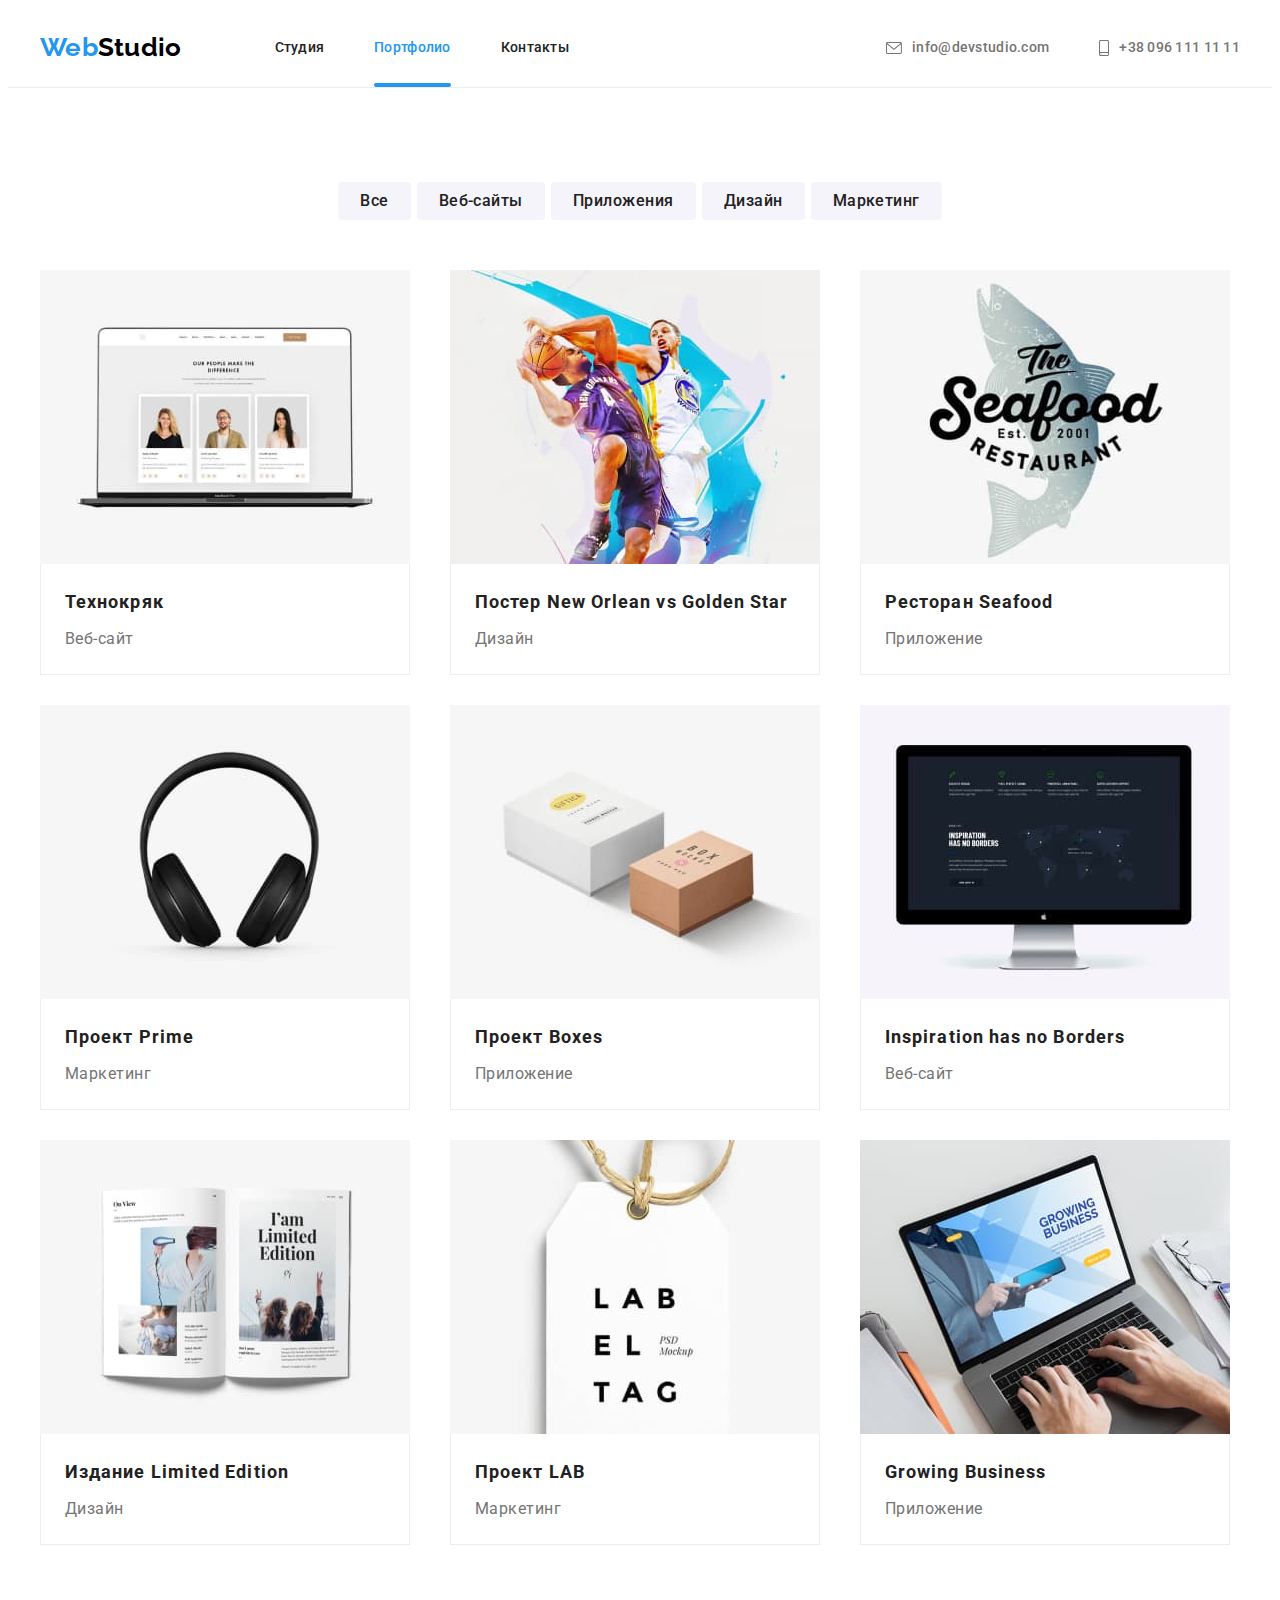
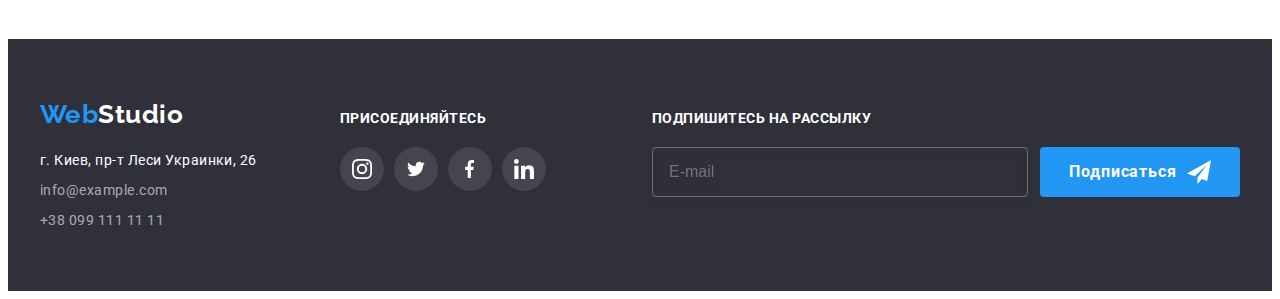
==== portfolio.html @ 8609ab7e "Initial commit" ====
<!DOCTYPE html>
<html lang="ru">
  <head>
    <meta charset="UTF-8" />
    <meta http-equiv="X-UA-Compatible" content="IE=edge" />
    <meta name="viewport" content="width=device-width, initial-scale=1.0" />
    <title>portfolio</title>
    <link rel="preconnect" href="https://fonts.googleapis.com" />
    <link rel="preconnect" href="https://fonts.gstatic.com" crossorigin />
    <link
      href="https://fonts.googleapis.com/css2?family=Raleway:wght@700&family=Roboto:wght@400;500;700;900&display=swap"
      rel="stylesheet"
    />
    <link
      rel="stylesheet"
      href="https://cdnjs.cloudflare.com/ajax/libs/modern-normalize/1.1.0/modern-normalize.min.css"
      integrity="sha512-wpPYUAdjBVSE4KJnH1VR1HeZfpl1ub8YT/NKx4PuQ5NmX2tKuGu6U/JRp5y+Y8XG2tV+wKQpNHVUX03MfMFn9Q=="
      crossorigin="anonymous"
      referrerpolicy="no-referrer"
    />
    <link rel="stylesheet" href="./css/main.min.css" />
  </head>

  <body>
    <header>
      <div class="container container--header">
        <nav class="site-nav">
          <a href="./index.html" class="logo">Web<span class="logo__header">Studio</span></a>
          <ul class="site-nav__list">
            <li class="site-nav__item">
              <a href="./index.html" class="site-nav__link">Студия</a>
            </li>
            <li class="site-nav__item">
              <a href="./portfolio.html" class="site-nav__link site-nav__link--current"
                >Портфолио</a
              >
            </li>
            <li class="site-nav__item"><a href="" class="site-nav__link">Контакты</a></li>
          </ul>
        </nav>
        <address class="contacts">
          <a href="mailto:info@devstudio.com" class="contacts__link">
            <svg class="contacts__icon" width="16px" height="12">
              <use href="./images/icons.svg#icon-mail"></use>
            </svg>
            info@devstudio.com</a
          >
          <a href="tel:+380961111111" class="contacts__link"
            ><svg class="contacts__icon" width="10px" height="16">
              <use href="./images/icons.svg#icon-phone"></use></svg
            >+38 096 111 11 11</a
          >
        </address>
      </div>
    </header>
    <main>
      <section class="portfolio">
        <div class="container">
          <h1 class="portfolio__title visually-hidden">Наши работы</h1>
          <ul class="filters">
            <li class="filters__item"><button type="button" class="filters__btn">Все</button></li>
            <li class="filters__item">
              <button type="button" class="filters__btn">Веб-сайты</button>
            </li>
            <li class="filters__item">
              <button type="button" class="filters__btn">Приложения</button>
            </li>
            <li class="filters__item">
              <button type="button" class="filters__btn">Дизайн</button>
            </li>
            <li class="filters__item">
              <button type="button" class="filters__btn">Маркетинг</button>
            </li>
          </ul>
          <ul class="works">
            <li class="works__item">
              <a href="" class="works__link">
                <div class="overlay">
                  <img
                    class="overlay__pic"
                    src="./images/1tekhnokryak.jpg"
                    alt="на экране ноутбука карточки троих человек"
                    width="370"
                  />
                  <p class="overlay__text">
                    Ресурс предлагает комплексные предложения с разным уровнем функционала и
                    сервисов. Все это позволит посетителю получить исчерпывающие сведения компании
                    или частном лице.
                  </p>
                </div>
                <div class="projekt">
                  <h2 class="projekt__title">Технокряк</h2>
                  <p class="projekt__category">Веб-сайт</p>
                </div>
              </a>
            </li>
            <li class="works__item">
              <a href="" class="works__link">
                <div class="overlay">
                  <img
                    class="overlay__pic"
                    src="./images/2orleans.jpg"
                    alt="постер два баскетболиста с мячом"
                    width="370"
                  />
                  <p class="overlay__text">
                    Ресурс предлагает комплексные предложения с разным уровнем функционала и
                    сервисов. Все это позволит посетителю получить исчерпывающие сведения компании
                    или частном лице.
                  </p>
                </div>
                <div class="projekt">
                  <h2 class="projekt__title">Постер New Orlean vs Golden Star</h2>
                  <p class="projekt__category">Дизайн</p>
                </div>
              </a>
            </li>
            <li class="works__item">
              <a href="" class="works__link">
                <div class="overlay">
                  <img
                    class="overlay__pic"
                    src="./images/3seafood.jpg"
                    alt="логотип в виде рыбы с надписью ресторан сиафуд"
                    width="370"
                  />
                  <p class="overlay__text">
                    Ресурс предлагает комплексные предложения с разным уровнем функционала и
                    сервисов. Все это позволит посетителю получить исчерпывающие сведения компании
                    или частном лице.
                  </p>
                </div>
                <div class="projekt">
                  <h2 class="projekt__title">Ресторан Seafood</h2>
                  <p class="projekt__category">Приложение</p>
                </div>
              </a>
            </li>
            <li class="works__item">
              <a href="" class="works__link">
                <div class="overlay">
                  <img
                    class="overlay__pic"
                    src="./images/4prime.jpg"
                    alt="черные наушники"
                    width="370"
                  />
                  <p class="overlay__text">
                    Ресурс предлагает комплексные предложения с разным уровнем функционала и
                    сервисов. Все это позволит посетителю получить исчерпывающие сведения компании
                    или частном лице.
                  </p>
                </div>
                <div class="projekt">
                  <h2 class="projekt__title">Проект Prime</h2>
                  <p class="projekt__category">Маркетинг</p>
                </div>
              </a>
            </li>
            <li class="works__item">
              <a href="" class="works__link">
                <div class="overlay">
                  <img
                    class="overlay__pic"
                    src="./images/5boxes.jpg"
                    alt="две коробочки, белая и коричневая"
                    width="370"
                  />
                  <p class="overlay__text">
                    Ресурс предлагает комплексные предложения с разным уровнем функционала и
                    сервисов. Все это позволит посетителю получить исчерпывающие сведения компании
                    или частном лице.
                  </p>
                </div>
                <div class="projekt">
                  <h2 class="projekt__title">Проект Boxes</h2>
                  <p class="projekt__category">Приложение</p>
                </div>
              </a>
            </li>
            <li class="works__item">
              <a href="" class="works__link">
                <div class="overlay">
                  <img
                    class="overlay__pic"
                    src="./images/6inspiration.jpg"
                    alt="монитор компьютера"
                    width="370"
                  />
                  <p class="overlay__text">
                    Ресурс предлагает комплексные предложения с разным уровнем функционала и
                    сервисов. Все это позволит посетителю получить исчерпывающие сведения компании
                    или частном лице.
                  </p>
                </div>
                <div class="projekt">
                  <h2 class="projekt__title">Inspiration has no Borders</h2>
                  <p class="projekt__category">Веб-сайт</p>
                </div>
              </a>
            </li>
            <li class="works__item">
              <a href="" class="works__link">
                <div class="overlay">
                  <img
                    class="overlay__pic"
                    src="./images/7limited.jpg"
                    alt="открытый журнал"
                    width="370"
                  />
                  <p class="overlay__text">
                    Ресурс предлагает комплексные предложения с разным уровнем функционала и
                    сервисов. Все это позволит посетителю получить исчерпывающие сведения компании
                    или частном лице.
                  </p>
                </div>
                <div class="projekt">
                  <h2 class="projekt__title">Издание Limited Edition</h2>
                  <p class="projekt__category">Дизайн</p>
                </div>
              </a>
            </li>
            <li class="works__item">
              <a href="" class="works__link">
                <div class="overlay">
                  <img
                    class="overlay__pic"
                    src="./images/8lab.jpg"
                    alt="бирка с надписью лаб ел тег"
                    width="370"
                  />
                  <p class="overlay__text">
                    Ресурс предлагает комплексные предложения с разным уровнем функционала и
                    сервисов. Все это позволит посетителю получить исчерпывающие сведения компании
                    или частном лице.
                  </p>
                </div>
                <div class="projekt">
                  <h2 class="projekt__title">Проект LAB</h2>
                  <p class="projekt__category">Маркетинг</p>
                </div>
              </a>
            </li>
            <li class="works__item">
              <a href="" class="works__link">
                <div class="overlay">
                  <img
                    class="overlay__pic"
                    src="./images/9growing.jpg"
                    alt="ноутбук с открытым приложением гровин бизнес"
                    width="370"
                  />
                  <p class="overlay__text">
                    Ресурс предлагает комплексные предложения с разным уровнем функционала и
                    сервисов. Все это позволит посетителю получить исчерпывающие сведения компании
                    или частном лице.
                  </p>
                </div>
                <div class="projekt">
                  <h2 class="projekt__title">Growing Business</h2>
                  <p class="projekt__category">Приложение</p>
                </div>
              </a>
            </li>
          </ul>
        </div>
      </section>
    </main>
    <footer>
      <div class="container container--footer">
        <div class="footer-contacts">
          <a href="./index.html" class="logo">Web<span class="logo__footer">Studio</span></a>
          <address class="address">
            <ul class="address__list">
              <li class="address__item">
                <a
                  href="https://goo.gl/maps/7GaUv9bCkKkRXXXv6"
                  target="_blank"
                  rel="noopener noreferrer nofollow"
                  class="address__map"
                  >г. Киев, пр-т Леси Украинки, 26</a
                >
              </li>
              <li class="address__item">
                <a href="mailto:info@example.com" class="address__mail">info@example.com</a>
              </li>
              <li class="address__item">
                <a href="tel:+380991111111" class="address__tel">+38 099 111 11 11</a>
              </li>
            </ul>
          </address>
        </div>
        <div class="footer-socials">
          <p class="footer-socials__text">присоединяйтесь</p>
          <ul class="social">
            <li class="social__item">
              <a class="social__icon social__icon--footer" href="" aria-label="наш instagram">
                <svg class="social__logo" width="20" height="20">
                  <use href="./images/icons.svg#icon-instagram"></use>
                </svg>
              </a>
            </li>
            <li class="social__item">
              <a class="social__icon social__icon--footer" href="" aria-label="наш twitter">
                <svg class="social__logo" width="20" height="16">
                  <use href="./images/icons.svg#icon-twitter"></use></svg
              ></a>
            </li>
            <li class="social__item">
              <a class="social__icon social__icon--footer" href="" aria-label="наш facebook">
                <svg class="social__logo" width="10" height="20">
                  <use href="./images/icons.svg#icon-facebook"></use></svg
              ></a>
            </li>
            <li class="social__item">
              <a class="social__icon social__icon--footer" href="" aria-label="наш linkedin">
                <svg class="social__logo" width="20" height="20">
                  <use href="./images/icons.svg#icon-linkedin"></use></svg
              ></a>
            </li>
          </ul>
        </div>
        <div class="footer-form">
          <p class="footer-form__text">Подпишитесь на рассылку</p>
          <form class="subscribe">
            <input
              class="subscribe__email"
              type="email"
              placeholder="E-mail"
              name="email"
              required
            />
            <button class="main-button main-button--right-icon" type="submit">
              Подписаться
              <svg class="main-button__icon" width="24px" height="24px">
                <use href="./images/icons.svg#icon-send"></use>
              </svg>
            </button>
          </form>
        </div>
      </div>
    </footer>
  </body>
</html>
---- css/main.min.css ----
:root{--accent-color: #2196f3;--base-color: #ffffff;--heading-color: #212121;--text-color: #757575;--btn-color: #f5f4fa;--social-color: #afb1b8}.visually-hidden{position:absolute;white-space:nowrap;width:1px;height:1px;overflow:hidden;border:0;padding:0;clip:rect(0 0 0 0);clip-path:inset(50%);margin:-1px}body{background-color:var(--base-color);color:var(--heading-color);font-family:Roboto,sans-serif;letter-spacing:.03em}header{border-bottom:1px solid #ececec;font-weight:500;font-size:14px;line-height:1.14;letter-spacing:.02em}footer{padding-top:60px;padding-bottom:60px;background-color:#2f303a}h2{font-weight:700}img{display:block;max-width:100%;height:auto}h1,h2,h3,h4,h5,h6,p,ul,li{margin:0;padding:0}ul{list-style:none}a{text-decoration:none}.container{margin-left:auto;margin-right:auto;width:1200px;padding-left:15px;padding-right:15px}.main-button{margin-left:auto;margin-right:auto;min-width:200px;border-radius:4px;padding-top:10px;padding-bottom:10px;background-color:var(--accent-color);color:var(--base-color);border:none;cursor:pointer;display:block;font-family:inherit;font-weight:700;font-size:16px;line-height:1.88;letter-spacing:.06em;transition-property:background-color;transition-duration:250ms;transition-timing-function:cubic-bezier(0.4, 0, 0.2, 1)}.main-button:hover,.main-button:focus{background-color:#188ce8}.backdrop{position:fixed;top:0;left:0;width:100%;height:100%;background-color:rgba(0,0,0,.2);opacity:1;transition-property:opacity;transition-duration:250ms;transition-timing-function:cubic-bezier(0.4, 0, 0.2, 1)}.backdrop--is-hidden{opacity:0;pointer-events:none;visibility:hidden}.modal{position:absolute;top:50%;left:50%;transform:translate(-50%, -50%) scale(1);width:528px;height:581px;border-radius:4px;padding:40px;background-color:var(--base-color);box-shadow:0px 1px 3px rgba(0,0,0,.12),0px 1px 1px rgba(0,0,0,.14),0px 2px 1px rgba(0,0,0,.2);transition-property:transform visibility;transition-duration:250ms;transition-timing-function:cubic-bezier(0.4, 0, 0.2, 1)}.modal__title{margin-bottom:12px;font-weight:700;font-size:20px;line-height:1.15;letter-spacing:.03em;text-align:center;color:var(--heading-color)}.backdrop--is-hidden .modal{transform:translate(-50%, -50%) scale(2.3, 1.5)}.close{position:absolute;right:8px;top:8px;width:30px;height:30px;border-radius:50%;cursor:pointer;background:var(--base-color);border:1px solid rgba(0,0,0,.1)}.close__icon{position:absolute;top:50%;left:50%;transform:translate(-50%, -50%);fill:#000;transition-property:fill;transition-duration:250ms;transition-timing-function:cubic-bezier(0.4, 0, 0.2, 1)}.close:hover .close__icon,.close:focus .close__icon{fill:var(--accent-color)}.form__textarea,.form__input{border:1px solid rgba(33,33,33,.2);border-radius:4px;font-size:12px;line-height:1.17;transition-property:border-color;transition-duration:250ms;transition-timing-function:cubic-bezier(0.4, 0, 0.2, 1)}.check__conditions:focus-visible,.check__input:focus-visible+.check__icons,.close:focus-visible{outline:3px solid var(--accent-color)}.form__field{display:flex;flex-direction:column;position:relative}.form__field:not(:last-of-type){margin-bottom:10px}.form__label{margin-bottom:4px;font-weight:400;font-size:12px;line-height:1.17;letter-spacing:.01em;color:var(--text-color)}.form__input{padding:12px 12px 12px 42px}.form__input:hover,.form__input:focus{border-color:var(--accent-color)}.form__input:focus-visible{outline:1px solid var(--accent-color)}.form__textarea{padding:12px 16px;resize:none}.form__textarea:hover,.form__textarea:focus{border-color:var(--accent-color)}.form__textarea:focus-visible{outline:1px solid var(--accent-color)}.form__textarea::placeholder{font-weight:400;font-size:12px;line-height:1.17;letter-spacing:.01em;color:rgba(117,117,117,.5)}.form__icon{position:absolute;bottom:11px;left:12px;fill:var(--heading-color);transition-property:fill;transition-duration:250ms;transition-timing-function:cubic-bezier(0.4, 0, 0.2, 1)}.form__input:focus+.form__icon,.form__input:hover+.form__icon{fill:var(--accent-color)}.check{display:flex;justify-content:center;align-items:center;font-weight:400;font-size:14px;line-height:1.71;color:var(--text-color);margin-top:25px;margin-bottom:30px}.check__input{appearance:none;position:absolute;transform:translateX(-202px)}.check__icons{position:relative;margin-right:7px;line-height:0}.check__enabled{position:absolute;top:0;left:0;opacity:0;transition-property:opacity;transition-duration:250ms;transition-timing-function:cubic-bezier(0.4, 0, 0.2, 1)}.check__input:checked+.check__icons>.check__enabled{opacity:1}.check__disabled{opacity:1;transition-property:opacity;transition-duration:250ms;transition-timing-function:cubic-bezier(0.4, 0, 0.2, 1)}.check__input:checked+.check__icons>.check__disabled{opacity:0}.main-button--outline:focus-visible{outline:3px solid var(--accent-color)}.check__conditions{color:var(--accent-color)}.container--header{display:flex;align-items:center}.site-nav{display:flex;align-items:center}.logo{padding-top:10px;padding-bottom:10px;color:var(--accent-color);font-family:Raleway,sans-serif;font-weight:700;font-size:26px;line-height:1.19}.logo__header{color:#000}.site-nav__list{display:flex;margin-left:93px}.site-nav__item:not(:last-child){margin-right:50px}.site-nav__link{display:inline-block;position:relative;padding-top:32px;padding-bottom:31px;color:var(--heading-color);transition-property:color;transition-duration:250ms;transition-timing-function:cubic-bezier(0.4, 0, 0.2, 1)}.site-nav__link:hover,.site-nav__link:focus{color:var(--accent-color)}.site-nav__link--current{color:var(--accent-color)}.site-nav__link--current::after{content:"";position:absolute;left:0;bottom:0;width:100%;height:4px;border-radius:2px;background-color:var(--accent-color)}.contacts{display:flex;margin-left:auto}.contacts__link{display:flex;align-items:center;padding-top:32px;padding-bottom:31px;color:var(--text-color);font-style:normal;transition-property:color;transition-duration:250ms;transition-timing-function:cubic-bezier(0.4, 0, 0.2, 1)}.contacts__link:not(:last-child){margin-right:50px}.contacts__link:hover,.contacts__link:focus{color:var(--accent-color)}.contacts__icon{fill:currentColor;margin-right:10px}.hero{max-width:1600px;height:600px;margin-left:auto;margin-right:auto;padding-top:200px;padding-bottom:200px;background-color:#c4c4c4;background-image:linear-gradient(rgba(47, 48, 58, 0.4), rgba(47, 48, 58, 0.4)),url("../images/hero.jpg");background-repeat:no-repeat;background-size:cover;background-position:center;text-align:center}.hero__title{width:696px;margin-left:auto;margin-right:auto;margin-bottom:30px;color:var(--base-color);font-weight:900;font-size:44px;line-height:1.36;letter-spacing:.06em;text-transform:uppercase}.features{padding-top:94px;padding-bottom:94px}.features__list{display:flex}.features__item{width:270px}.features__item:not(:last-child){margin-right:30px}.features__icon{display:flex;justify-content:center;align-items:center;margin-bottom:30px;height:120px;border-radius:4px;background-color:var(--btn-color)}.features__title{margin-bottom:10px;font-size:14px;line-height:1.43;text-transform:uppercase}.features__description{color:var(--text-color);font-size:14px;line-height:1.71}.directions{padding-top:0;padding-bottom:94px}.directions__title{margin-bottom:50px;font-size:36px;line-height:1.17;text-align:center}.directions__list{display:flex}.directions__item{position:relative}.directions__item:not(:last-child){margin-right:30px}.directions__text{display:flex;justify-content:center;align-items:center;position:absolute;bottom:0;height:70px;width:100%;background-color:rgba(47,48,58,.8);color:var(--base-color);font-weight:700;font-size:14px;line-height:1.14;text-align:center;text-transform:uppercase}.team{padding-top:94px;padding-bottom:94px;background-color:var(--btn-color)}.team__title{margin-bottom:50px;font-size:36px;line-height:1.17;text-align:center}.team__list{display:flex}.member{border-radius:0px 0px 4px 4px;background-color:var(--base-color);width:270px;box-shadow:0px 1px 3px rgba(0,0,0,.12),0px 1px 1px rgba(0,0,0,.14),0px 2px 1px rgba(0,0,0,.2)}.member:not(:last-child){margin-right:30px}.member__description{padding-top:30px;padding-bottom:30px}.member__name{margin-bottom:10px;font-weight:500;font-size:16px;line-height:1.19;text-align:center}.member__position{margin-bottom:16px;color:var(--text-color);font-size:16px;line-height:1.19;text-align:center}.social{display:flex;justify-content:center}.social__item:not(:last-child){margin-right:10px}.social__icon{display:flex;justify-content:center;align-items:center;width:44px;height:44px;border-radius:50%;color:var(--social-color);background-color:var(--base-color);transition-property:color background-color;transition-duration:250ms;transition-timing-function:cubic-bezier(0.4, 0, 0.2, 1)}.social__icon:hover,.social__icon:focus{background-color:var(--accent-color);color:var(--base-color)}.social__logo{fill:currentColor}.clients{padding-top:94px;padding-bottom:94px}.clients__title{margin-bottom:50px;font-size:36px;line-height:1.17;text-align:center}.clients__list{display:flex;justify-content:center}.clients__items:not(:last-child){margin-right:30px}.clients__link{display:flex;justify-content:center;align-items:center;width:170px;height:92px;border-radius:4px;border:1px solid var(--social-color);color:var(--social-color);transition-property:color border-color;transition-duration:250ms;transition-timing-function:cubic-bezier(0.4, 0, 0.2, 1)}.clients__link:hover,.clients__link:focus{color:var(--accent-color);border-color:var(--accent-color)}.clients__icon{fill:currentColor}.portfolio{padding-top:94px;padding-bottom:94px}.filters{display:flex;justify-content:center;margin-bottom:50px}.filters__btn{padding-top:6px;padding-right:22px;padding-bottom:6px;padding-left:22px;border-radius:4px;color:var(--heading-color);background-color:var(--btn-color);border:none;cursor:pointer;font-family:inherit;font-weight:500;font-size:16px;line-height:1.62;letter-spacing:inherit;text-align:center;transition-property:color background-color box-shadow;transition-duration:250ms;transition-timing-function:cubic-bezier(0.4, 0, 0.2, 1)}.filters__btn:hover,.filters__btn:focus{background-color:var(--accent-color);color:var(--base-color);box-shadow:0px 3px 1px rgba(0,0,0,.1),0px 1px 2px rgba(0,0,0,.08),0px 2px 2px rgba(0,0,0,.12)}.filters__item:not(:last-child){margin-right:6px}.works{display:flex;flex-wrap:wrap;gap:30px}.works__item{flex-basis:calc((100% - 60px)/3)}.works__link{display:inline-block;transition-property:box-shadow;transition-duration:250ms;transition-timing-function:cubic-bezier(0.4, 0, 0.2, 1)}.works__link:hover,.works__link:focus{box-shadow:0px 1px 1px rgba(0,0,0,.12),0px 4px 4px rgba(0,0,0,.06),1px 4px 6px rgba(0,0,0,.16)}.overlay{position:relative;overflow:hidden}.overlay__text{position:absolute;top:0;left:0;transform:translateY(100%);width:100%;height:100%;padding:63px 24px;background-color:rgba(33,150,243,.9);font-weight:400;font-size:18px;line-height:1.56;color:var(--base-color);transition-property:transform;transition-duration:250ms;transition-timing-function:cubic-bezier(0.4, 0, 0.2, 1)}.works__link:hover .overlay__text,.works__link:focus .overlay__text{transform:translateY(0)}.projekt{padding-right:24px;padding-bottom:20px;padding-left:24px;padding-top:20px;border:1px solid #eee;border-top:none}.projekt__title{margin-bottom:4px;color:var(--heading-color);font-weight:700;font-size:18px;line-height:2;letter-spacing:.06em}.projekt__category{color:var(--text-color);font-size:16px;line-height:1.88}.container--footer{display:flex;align-items:baseline}.logo__footer{color:var(--base-color)}.address{margin-top:20px;font-style:normal;font-size:14px;line-height:1.5}.address__item:not(:last-child){margin-bottom:9px}.address__map{color:var(--base-color);transition-property:color;transition-duration:250ms;transition-timing-function:cubic-bezier(0.4, 0, 0.2, 1)}.address__map:hover,.address__map:focus{color:var(--accent-color)}.address__tel,.address__mail{color:rgba(255,255,255,.6);transition-property:color;transition-duration:250ms;transition-timing-function:cubic-bezier(0.4, 0, 0.2, 1)}.address__tel:hover,.address__tel:focus,.address__mail:hover,.address__mail:focus{color:var(--accent-color)}.footer-socials{margin-left:83px}.footer-socials__text,.footer-form__text{margin-bottom:20px;font-weight:700;font-size:14px;line-height:1.14;text-transform:uppercase;color:var(--base-color)}.social__icon--footer{color:var(--base-color);background-color:rgba(255,255,255,.1);transition-property:background-color;transition-duration:250ms;transition-timing-function:cubic-bezier(0.4, 0, 0.2, 1)}.social__icon--footer:hover,.social__icon--footer:focus{background-color:var(--accent-color);color:var(--base-color)}.footer-form{margin-left:auto}.subscribe{display:flex;align-items:center}.subscribe__email{padding:14px 0 14px 16px;margin-right:12px;width:358px;font-weight:400;font-size:16px;line-height:1.25;color:rgba(255,255,255,.6);background-color:rgba(0,0,0,0);border:1px solid rgba(255,255,255,.3);filter:drop-shadow(0px 4px 4px rgba(0, 0, 0, 0.15));border-radius:4px}.main-button--right-icon{display:flex;justify-content:center;align-items:center}.main-button__icon{margin-left:10px}/*# sourceMappingURL=main.min.css.map */
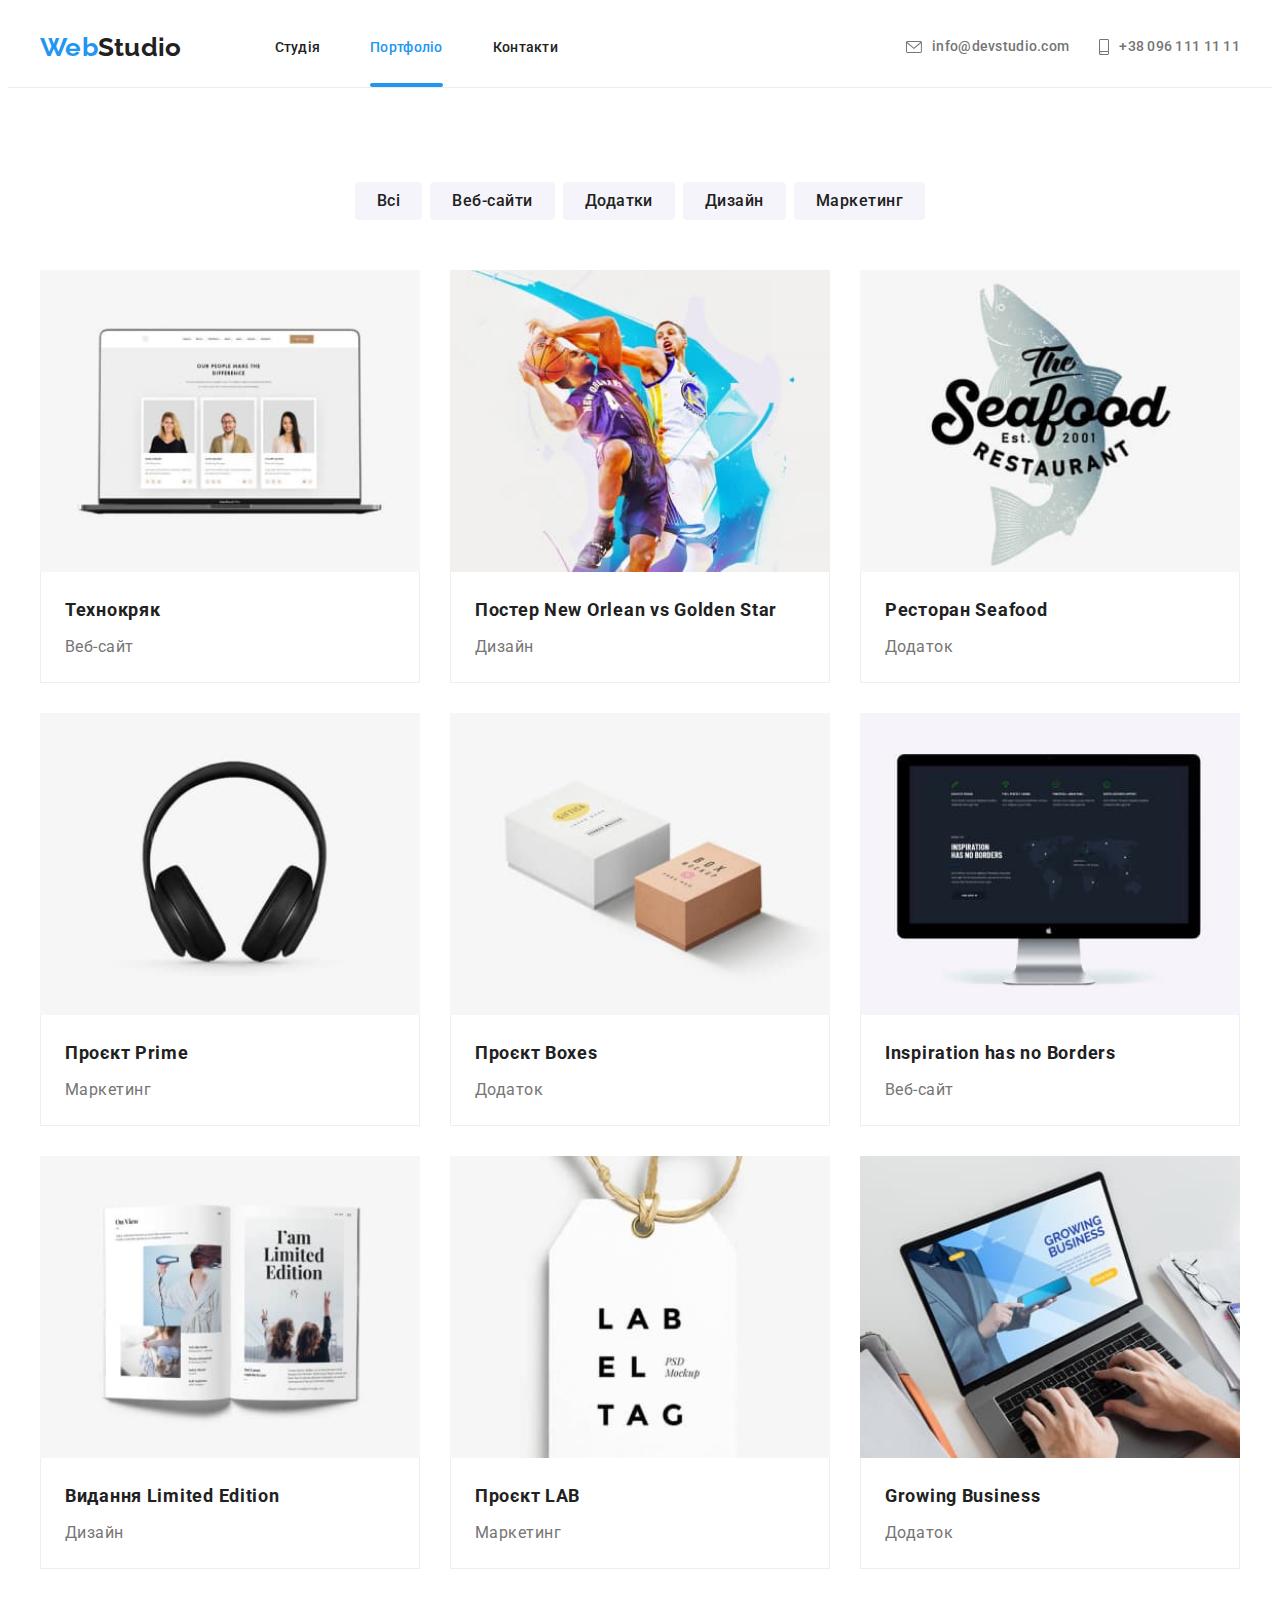
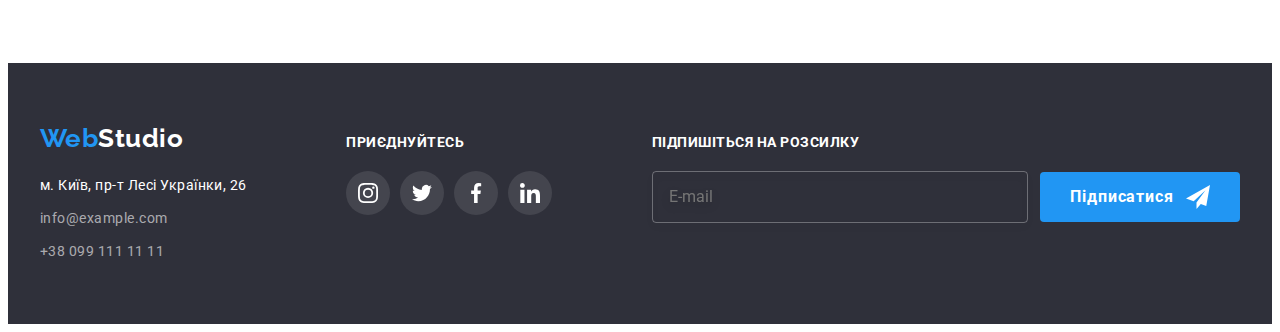
==== commit e1402c9f: "адаптація під смартфон та планшет" ====
--- a/portfolio.html
+++ b/portfolio.html
@@ -28,42 +28,94 @@
           <a href="./index.html" class="logo">Web<span class="logo__header">Studio</span></a>
           <ul class="site-nav__list">
             <li class="site-nav__item">
-              <a href="./index.html" class="site-nav__link">Студия</a>
+              <a href="./index.html" class="site-nav__link">Студія</a>
             </li>
             <li class="site-nav__item">
               <a href="./portfolio.html" class="site-nav__link site-nav__link--current"
-                >Портфолио</a
+                >Портфоліо</a
               >
             </li>
-            <li class="site-nav__item"><a href="" class="site-nav__link">Контакты</a></li>
+            <li class="site-nav__item"><a href="" class="site-nav__link">Контакти</a></li>
           </ul>
         </nav>
         <address class="contacts">
           <a href="mailto:info@devstudio.com" class="contacts__link">
-            <svg class="contacts__icon" width="16px" height="12">
-              <use href="./images/icons.svg#icon-mail"></use>
+            <svg class="contacts__envelope--desck" width="16px" height="12px">
+              <use href="./images/icons.svg#envelope-desck"></use>
+            </svg>
+            <svg class="contacts__envelope--tabl" width="14px" height="10px">
+              <use href="./images/icons.svg#envelope-tabl"></use>
             </svg>
             info@devstudio.com</a
           >
-          <a href="tel:+380961111111" class="contacts__link"
-            ><svg class="contacts__icon" width="10px" height="16">
-              <use href="./images/icons.svg#icon-phone"></use></svg
-            >+38 096 111 11 11</a
+          <a href="tel:+380961111111" class="contacts__link">
+            <svg class="contacts__smartphone--desck" width="10px" height="16px">
+              <use href="./images/icons.svg#smartphone-desck"></use>
+            </svg>
+            <svg class="contacts__smartphone--tabl" width="10px" height="14px">
+              <use href="./images/icons.svg#smartphone-tabl"></use>
+            </svg>
+            +38 096 111 11 11</a
           >
         </address>
+        <button type="button" class="menu-btn" data-menu-open>
+          <svg class="menu-btn__open" width="40px" height="40px">
+            <use href="./images/icons.svg#menu_40px"></use>
+          </svg>
+        </button>
+      </div>
+      <div class="mob-menu is-hidden" data-menu>
+        <div class="mob-container">
+          <button type="button" class="menu-btn menu-btn--x" data-menu-close>
+            <svg class="menu-btn__close" width="40px" height="40px">
+              <use href="./images/icons.svg#close_40px"></use>
+            </svg>
+          </button>
+          <ul class="menu-nav__list">
+            <li class="menu-nav__item">
+              <a href="./index.html" class="menu-nav__link menu-nav__link--current">Студія</a>
+            </li>
+            <li class="menu-nav__item">
+              <a href="./portfolio.html" class="menu-nav__link">Портфоліо</a>
+            </li>
+            <li class="menu-nav__item"><a href="" class="menu-nav__link">Контакти</a></li>
+          </ul>
+          <div class="menu-bottom">
+            <address class="menu-contacts">
+              <a href="tel:+380961111111" class="menu-contacts__tel"> +38 096 111 11 11</a>
+              <a href="mailto:info@devstudio.com" class="menu-contacts__email">
+                info@devstudio.com</a
+              >
+            </address>
+            <ul class="menu-social">
+              <li class="menu-social__item">
+                <a class="menu-social__link" href="" aria-label="наш instagram">Instagram </a>
+              </li>
+              <li class="menu-social__item">
+                <a class="menu-social__link" href="" aria-label="наш twitter">Twitter</a>
+              </li>
+              <li class="menu-social__item">
+                <a class="menu-social__link" href="" aria-label="наш facebook">Facebook</a>
+              </li>
+              <li class="menu-social__item">
+                <a class="menu-social__link" href="" aria-label="наш linkedin">Linkedin</a>
+              </li>
+            </ul>
+          </div>
+        </div>
       </div>
     </header>
     <main>
       <section class="portfolio">
         <div class="container">
-          <h1 class="portfolio__title visually-hidden">Наши работы</h1>
+          <h1 class="portfolio__title visually-hidden">Наші роботи</h1>
           <ul class="filters">
-            <li class="filters__item"><button type="button" class="filters__btn">Все</button></li>
+            <li class="filters__item"><button type="button" class="filters__btn">Всі</button></li>
             <li class="filters__item">
-              <button type="button" class="filters__btn">Веб-сайты</button>
+              <button type="button" class="filters__btn">Веб-сайти</button>
             </li>
             <li class="filters__item">
-              <button type="button" class="filters__btn">Приложения</button>
+              <button type="button" class="filters__btn">Додатки</button>
             </li>
             <li class="filters__item">
               <button type="button" class="filters__btn">Дизайн</button>
@@ -79,13 +131,13 @@
                   <img
                     class="overlay__pic"
                     src="./images/1tekhnokryak.jpg"
-                    alt="на экране ноутбука карточки троих человек"
-                    width="370"
-                  />
-                  <p class="overlay__text">
-                    Ресурс предлагает комплексные предложения с разным уровнем функционала и
-                    сервисов. Все это позволит посетителю получить исчерпывающие сведения компании
-                    или частном лице.
+                    alt="на екрані ноутбука картки трьох людей"
+                    width="370"
+                  />
+                  <p class="overlay__text">
+                    Ресурс пропонує комплексні пропозиції з різним рівнем функціоналу та сервісів.
+                    Все це дозволить відвідувачу отримати вичерпні відомості про компанію чи
+                    приватну особу.
                   </p>
                 </div>
                 <div class="projekt">
@@ -100,13 +152,13 @@
                   <img
                     class="overlay__pic"
                     src="./images/2orleans.jpg"
-                    alt="постер два баскетболиста с мячом"
-                    width="370"
-                  />
-                  <p class="overlay__text">
-                    Ресурс предлагает комплексные предложения с разным уровнем функционала и
-                    сервисов. Все это позволит посетителю получить исчерпывающие сведения компании
-                    или частном лице.
+                    alt="постер два баскетболісти з м'ячем"
+                    width="370"
+                  />
+                  <p class="overlay__text">
+                    Ресурс пропонує комплексні пропозиції з різним рівнем функціоналу та сервісів.
+                    Все це дозволить відвідувачу отримати вичерпні відомості про компанію чи
+                    приватну особу.
                   </p>
                 </div>
                 <div class="projekt">
@@ -121,18 +173,18 @@
                   <img
                     class="overlay__pic"
                     src="./images/3seafood.jpg"
-                    alt="логотип в виде рыбы с надписью ресторан сиафуд"
-                    width="370"
-                  />
-                  <p class="overlay__text">
-                    Ресурс предлагает комплексные предложения с разным уровнем функционала и
-                    сервисов. Все это позволит посетителю получить исчерпывающие сведения компании
-                    или частном лице.
+                    alt="логотип у вигляді риби з написом ресторан сіафуд"
+                    width="370"
+                  />
+                  <p class="overlay__text">
+                    Ресурс пропонує комплексні пропозиції з різним рівнем функціоналу та сервісів.
+                    Все це дозволить відвідувачу отримати вичерпні відомості про компанію чи
+                    приватну особу.
                   </p>
                 </div>
                 <div class="projekt">
                   <h2 class="projekt__title">Ресторан Seafood</h2>
-                  <p class="projekt__category">Приложение</p>
+                  <p class="projekt__category">Додаток</p>
                 </div>
               </a>
             </li>
@@ -142,17 +194,17 @@
                   <img
                     class="overlay__pic"
                     src="./images/4prime.jpg"
-                    alt="черные наушники"
-                    width="370"
-                  />
-                  <p class="overlay__text">
-                    Ресурс предлагает комплексные предложения с разным уровнем функционала и
-                    сервисов. Все это позволит посетителю получить исчерпывающие сведения компании
-                    или частном лице.
-                  </p>
-                </div>
-                <div class="projekt">
-                  <h2 class="projekt__title">Проект Prime</h2>
+                    alt="чорні навушники"
+                    width="370"
+                  />
+                  <p class="overlay__text">
+                    Ресурс пропонує комплексні пропозиції з різним рівнем функціоналу та сервісів.
+                    Все це дозволить відвідувачу отримати вичерпні відомості про компанію чи
+                    приватну особу.
+                  </p>
+                </div>
+                <div class="projekt">
+                  <h2 class="projekt__title">Проєкт Prime</h2>
                   <p class="projekt__category">Маркетинг</p>
                 </div>
               </a>
@@ -163,18 +215,18 @@
                   <img
                     class="overlay__pic"
                     src="./images/5boxes.jpg"
-                    alt="две коробочки, белая и коричневая"
-                    width="370"
-                  />
-                  <p class="overlay__text">
-                    Ресурс предлагает комплексные предложения с разным уровнем функционала и
-                    сервисов. Все это позволит посетителю получить исчерпывающие сведения компании
-                    или частном лице.
-                  </p>
-                </div>
-                <div class="projekt">
-                  <h2 class="projekt__title">Проект Boxes</h2>
-                  <p class="projekt__category">Приложение</p>
+                    alt="дві коробочки, біла та брунатна"
+                    width="370"
+                  />
+                  <p class="overlay__text">
+                    Ресурс пропонує комплексні пропозиції з різним рівнем функціоналу та сервісів.
+                    Все це дозволить відвідувачу отримати вичерпні відомості про компанію чи
+                    приватну особу.
+                  </p>
+                </div>
+                <div class="projekt">
+                  <h2 class="projekt__title">Проєкт Boxes</h2>
+                  <p class="projekt__category">Додаток</p>
                 </div>
               </a>
             </li>
@@ -184,13 +236,13 @@
                   <img
                     class="overlay__pic"
                     src="./images/6inspiration.jpg"
-                    alt="монитор компьютера"
-                    width="370"
-                  />
-                  <p class="overlay__text">
-                    Ресурс предлагает комплексные предложения с разным уровнем функционала и
-                    сервисов. Все это позволит посетителю получить исчерпывающие сведения компании
-                    или частном лице.
+                    alt="монітор комп'ютера"
+                    width="370"
+                  />
+                  <p class="overlay__text">
+                    Ресурс пропонує комплексні пропозиції з різним рівнем функціоналу та сервісів.
+                    Все це дозволить відвідувачу отримати вичерпні відомості про компанію чи
+                    приватну особу.
                   </p>
                 </div>
                 <div class="projekt">
@@ -205,17 +257,17 @@
                   <img
                     class="overlay__pic"
                     src="./images/7limited.jpg"
-                    alt="открытый журнал"
-                    width="370"
-                  />
-                  <p class="overlay__text">
-                    Ресурс предлагает комплексные предложения с разным уровнем функционала и
-                    сервисов. Все это позволит посетителю получить исчерпывающие сведения компании
-                    или частном лице.
-                  </p>
-                </div>
-                <div class="projekt">
-                  <h2 class="projekt__title">Издание Limited Edition</h2>
+                    alt="розгорнутий журнал"
+                    width="370"
+                  />
+                  <p class="overlay__text">
+                    Ресурс пропонує комплексні пропозиції з різним рівнем функціоналу та сервісів.
+                    Все це дозволить відвідувачу отримати вичерпні відомості про компанію чи
+                    приватну особу.
+                  </p>
+                </div>
+                <div class="projekt">
+                  <h2 class="projekt__title">Видання Limited Edition</h2>
                   <p class="projekt__category">Дизайн</p>
                 </div>
               </a>
@@ -226,17 +278,17 @@
                   <img
                     class="overlay__pic"
                     src="./images/8lab.jpg"
-                    alt="бирка с надписью лаб ел тег"
-                    width="370"
-                  />
-                  <p class="overlay__text">
-                    Ресурс предлагает комплексные предложения с разным уровнем функционала и
-                    сервисов. Все это позволит посетителю получить исчерпывающие сведения компании
-                    или частном лице.
-                  </p>
-                </div>
-                <div class="projekt">
-                  <h2 class="projekt__title">Проект LAB</h2>
+                    alt="бірка з написом лаб ел тег"
+                    width="370"
+                  />
+                  <p class="overlay__text">
+                    Ресурс пропонує комплексні пропозиції з різним рівнем функціоналу та сервісів.
+                    Все це дозволить відвідувачу отримати вичерпні відомості про компанію чи
+                    приватну особу.
+                  </p>
+                </div>
+                <div class="projekt">
+                  <h2 class="projekt__title">Проєкт LAB</h2>
                   <p class="projekt__category">Маркетинг</p>
                 </div>
               </a>
@@ -247,18 +299,18 @@
                   <img
                     class="overlay__pic"
                     src="./images/9growing.jpg"
-                    alt="ноутбук с открытым приложением гровин бизнес"
-                    width="370"
-                  />
-                  <p class="overlay__text">
-                    Ресурс предлагает комплексные предложения с разным уровнем функционала и
-                    сервисов. Все это позволит посетителю получить исчерпывающие сведения компании
-                    или частном лице.
+                    alt="ноутбук із відкритим додатком гровін бизнес"
+                    width="370"
+                  />
+                  <p class="overlay__text">
+                    Ресурс пропонує комплексні пропозиції з різним рівнем функціоналу та сервісів.
+                    Все це дозволить відвідувачу отримати вичерпні відомості про компанію чи
+                    приватну особу.
                   </p>
                 </div>
                 <div class="projekt">
                   <h2 class="projekt__title">Growing Business</h2>
-                  <p class="projekt__category">Приложение</p>
+                  <p class="projekt__category">Додаток</p>
                 </div>
               </a>
             </li>
@@ -278,7 +330,7 @@
                   target="_blank"
                   rel="noopener noreferrer nofollow"
                   class="address__map"
-                  >г. Киев, пр-т Леси Украинки, 26</a
+                  >м. Київ, пр-т Лесі Українки, 26</a
                 >
               </li>
               <li class="address__item">
@@ -291,37 +343,37 @@
           </address>
         </div>
         <div class="footer-socials">
-          <p class="footer-socials__text">присоединяйтесь</p>
+          <p class="footer-socials__text">приєднуйтесь</p>
           <ul class="social">
             <li class="social__item">
               <a class="social__icon social__icon--footer" href="" aria-label="наш instagram">
                 <svg class="social__logo" width="20" height="20">
-                  <use href="./images/icons.svg#icon-instagram"></use>
+                  <use href="./images/icons.svg#instagram"></use>
                 </svg>
               </a>
             </li>
             <li class="social__item">
               <a class="social__icon social__icon--footer" href="" aria-label="наш twitter">
-                <svg class="social__logo" width="20" height="16">
-                  <use href="./images/icons.svg#icon-twitter"></use></svg
+                <svg class="social__logo" width="20" height="20">
+                  <use href="./images/icons.svg#twitter"></use></svg
               ></a>
             </li>
             <li class="social__item">
               <a class="social__icon social__icon--footer" href="" aria-label="наш facebook">
-                <svg class="social__logo" width="10" height="20">
-                  <use href="./images/icons.svg#icon-facebook"></use></svg
+                <svg class="social__logo" width="20" height="20">
+                  <use href="./images/icons.svg#facebook"></use></svg
               ></a>
             </li>
             <li class="social__item">
               <a class="social__icon social__icon--footer" href="" aria-label="наш linkedin">
                 <svg class="social__logo" width="20" height="20">
-                  <use href="./images/icons.svg#icon-linkedin"></use></svg
+                  <use href="./images/icons.svg#linkedin"></use></svg
               ></a>
             </li>
           </ul>
         </div>
         <div class="footer-form">
-          <p class="footer-form__text">Подпишитесь на рассылку</p>
+          <p class="footer-form__text">Підпишіться на розсилку</p>
           <form class="subscribe">
             <input
               class="subscribe__email"
@@ -331,14 +383,15 @@
               required
             />
             <button class="main-button main-button--right-icon" type="submit">
-              Подписаться
+              Підписатися
               <svg class="main-button__icon" width="24px" height="24px">
-                <use href="./images/icons.svg#icon-send"></use>
+                <use href="./images/icons.svg#send"></use>
               </svg>
             </button>
           </form>
         </div>
       </div>
     </footer>
+    <script src="./js/menu.js"></script>
   </body>
 </html>
--- a/css/main.min.css
+++ b/css/main.min.css
@@ -1 +1 @@
-:root{--accent-color: #2196f3;--base-color: #ffffff;--heading-color: #212121;--text-color: #757575;--btn-color: #f5f4fa;--social-color: #afb1b8}.visually-hidden{position:absolute;white-space:nowrap;width:1px;height:1px;overflow:hidden;border:0;padding:0;clip:rect(0 0 0 0);clip-path:inset(50%);margin:-1px}body{background-color:var(--base-color);color:var(--heading-color);font-family:Roboto,sans-serif;letter-spacing:.03em}header{border-bottom:1px solid #ececec;font-weight:500;font-size:14px;line-height:1.14;letter-spacing:.02em}footer{padding-top:60px;padding-bottom:60px;background-color:#2f303a}h2{font-weight:700}img{display:block;max-width:100%;height:auto}h1,h2,h3,h4,h5,h6,p,ul,li{margin:0;padding:0}ul{list-style:none}a{text-decoration:none}.container{margin-left:auto;margin-right:auto;width:1200px;padding-left:15px;padding-right:15px}.main-button{margin-left:auto;margin-right:auto;min-width:200px;border-radius:4px;padding-top:10px;padding-bottom:10px;background-color:var(--accent-color);color:var(--base-color);border:none;cursor:pointer;display:block;font-family:inherit;font-weight:700;font-size:16px;line-height:1.88;letter-spacing:.06em;transition-property:background-color;transition-duration:250ms;transition-timing-function:cubic-bezier(0.4, 0, 0.2, 1)}.main-button:hover,.main-button:focus{background-color:#188ce8}.backdrop{position:fixed;top:0;left:0;width:100%;height:100%;background-color:rgba(0,0,0,.2);opacity:1;transition-property:opacity;transition-duration:250ms;transition-timing-function:cubic-bezier(0.4, 0, 0.2, 1)}.backdrop--is-hidden{opacity:0;pointer-events:none;visibility:hidden}.modal{position:absolute;top:50%;left:50%;transform:translate(-50%, -50%) scale(1);width:528px;height:581px;border-radius:4px;padding:40px;background-color:var(--base-color);box-shadow:0px 1px 3px rgba(0,0,0,.12),0px 1px 1px rgba(0,0,0,.14),0px 2px 1px rgba(0,0,0,.2);transition-property:transform visibility;transition-duration:250ms;transition-timing-function:cubic-bezier(0.4, 0, 0.2, 1)}.modal__title{margin-bottom:12px;font-weight:700;font-size:20px;line-height:1.15;letter-spacing:.03em;text-align:center;color:var(--heading-color)}.backdrop--is-hidden .modal{transform:translate(-50%, -50%) scale(2.3, 1.5)}.close{position:absolute;right:8px;top:8px;width:30px;height:30px;border-radius:50%;cursor:pointer;background:var(--base-color);border:1px solid rgba(0,0,0,.1)}.close__icon{position:absolute;top:50%;left:50%;transform:translate(-50%, -50%);fill:#000;transition-property:fill;transition-duration:250ms;transition-timing-function:cubic-bezier(0.4, 0, 0.2, 1)}.close:hover .close__icon,.close:focus .close__icon{fill:var(--accent-color)}.form__textarea,.form__input{border:1px solid rgba(33,33,33,.2);border-radius:4px;font-size:12px;line-height:1.17;transition-property:border-color;transition-duration:250ms;transition-timing-function:cubic-bezier(0.4, 0, 0.2, 1)}.check__conditions:focus-visible,.check__input:focus-visible+.check__icons,.close:focus-visible{outline:3px solid var(--accent-color)}.form__field{display:flex;flex-direction:column;position:relative}.form__field:not(:last-of-type){margin-bottom:10px}.form__label{margin-bottom:4px;font-weight:400;font-size:12px;line-height:1.17;letter-spacing:.01em;color:var(--text-color)}.form__input{padding:12px 12px 12px 42px}.form__input:hover,.form__input:focus{border-color:var(--accent-color)}.form__input:focus-visible{outline:1px solid var(--accent-color)}.form__textarea{padding:12px 16px;resize:none}.form__textarea:hover,.form__textarea:focus{border-color:var(--accent-color)}.form__textarea:focus-visible{outline:1px solid var(--accent-color)}.form__textarea::placeholder{font-weight:400;font-size:12px;line-height:1.17;letter-spacing:.01em;color:rgba(117,117,117,.5)}.form__icon{position:absolute;bottom:11px;left:12px;fill:var(--heading-color);transition-property:fill;transition-duration:250ms;transition-timing-function:cubic-bezier(0.4, 0, 0.2, 1)}.form__input:focus+.form__icon,.form__input:hover+.form__icon{fill:var(--accent-color)}.check{display:flex;justify-content:center;align-items:center;font-weight:400;font-size:14px;line-height:1.71;color:var(--text-color);margin-top:25px;margin-bottom:30px}.check__input{appearance:none;position:absolute;transform:translateX(-202px)}.check__icons{position:relative;margin-right:7px;line-height:0}.check__enabled{position:absolute;top:0;left:0;opacity:0;transition-property:opacity;transition-duration:250ms;transition-timing-function:cubic-bezier(0.4, 0, 0.2, 1)}.check__input:checked+.check__icons>.check__enabled{opacity:1}.check__disabled{opacity:1;transition-property:opacity;transition-duration:250ms;transition-timing-function:cubic-bezier(0.4, 0, 0.2, 1)}.check__input:checked+.check__icons>.check__disabled{opacity:0}.main-button--outline:focus-visible{outline:3px solid var(--accent-color)}.check__conditions{color:var(--accent-color)}.container--header{display:flex;align-items:center}.site-nav{display:flex;align-items:center}.logo{padding-top:10px;padding-bottom:10px;color:var(--accent-color);font-family:Raleway,sans-serif;font-weight:700;font-size:26px;line-height:1.19}.logo__header{color:#000}.site-nav__list{display:flex;margin-left:93px}.site-nav__item:not(:last-child){margin-right:50px}.site-nav__link{display:inline-block;position:relative;padding-top:32px;padding-bottom:31px;color:var(--heading-color);transition-property:color;transition-duration:250ms;transition-timing-function:cubic-bezier(0.4, 0, 0.2, 1)}.site-nav__link:hover,.site-nav__link:focus{color:var(--accent-color)}.site-nav__link--current{color:var(--accent-color)}.site-nav__link--current::after{content:"";position:absolute;left:0;bottom:0;width:100%;height:4px;border-radius:2px;background-color:var(--accent-color)}.contacts{display:flex;margin-left:auto}.contacts__link{display:flex;align-items:center;padding-top:32px;padding-bottom:31px;color:var(--text-color);font-style:normal;transition-property:color;transition-duration:250ms;transition-timing-function:cubic-bezier(0.4, 0, 0.2, 1)}.contacts__link:not(:last-child){margin-right:50px}.contacts__link:hover,.contacts__link:focus{color:var(--accent-color)}.contacts__icon{fill:currentColor;margin-right:10px}.hero{max-width:1600px;height:600px;margin-left:auto;margin-right:auto;padding-top:200px;padding-bottom:200px;background-color:#c4c4c4;background-image:linear-gradient(rgba(47, 48, 58, 0.4), rgba(47, 48, 58, 0.4)),url("../images/hero.jpg");background-repeat:no-repeat;background-size:cover;background-position:center;text-align:center}.hero__title{width:696px;margin-left:auto;margin-right:auto;margin-bottom:30px;color:var(--base-color);font-weight:900;font-size:44px;line-height:1.36;letter-spacing:.06em;text-transform:uppercase}.features{padding-top:94px;padding-bottom:94px}.features__list{display:flex}.features__item{width:270px}.features__item:not(:last-child){margin-right:30px}.features__icon{display:flex;justify-content:center;align-items:center;margin-bottom:30px;height:120px;border-radius:4px;background-color:var(--btn-color)}.features__title{margin-bottom:10px;font-size:14px;line-height:1.43;text-transform:uppercase}.features__description{color:var(--text-color);font-size:14px;line-height:1.71}.directions{padding-top:0;padding-bottom:94px}.directions__title{margin-bottom:50px;font-size:36px;line-height:1.17;text-align:center}.directions__list{display:flex}.directions__item{position:relative}.directions__item:not(:last-child){margin-right:30px}.directions__text{display:flex;justify-content:center;align-items:center;position:absolute;bottom:0;height:70px;width:100%;background-color:rgba(47,48,58,.8);color:var(--base-color);font-weight:700;font-size:14px;line-height:1.14;text-align:center;text-transform:uppercase}.team{padding-top:94px;padding-bottom:94px;background-color:var(--btn-color)}.team__title{margin-bottom:50px;font-size:36px;line-height:1.17;text-align:center}.team__list{display:flex}.member{border-radius:0px 0px 4px 4px;background-color:var(--base-color);width:270px;box-shadow:0px 1px 3px rgba(0,0,0,.12),0px 1px 1px rgba(0,0,0,.14),0px 2px 1px rgba(0,0,0,.2)}.member:not(:last-child){margin-right:30px}.member__description{padding-top:30px;padding-bottom:30px}.member__name{margin-bottom:10px;font-weight:500;font-size:16px;line-height:1.19;text-align:center}.member__position{margin-bottom:16px;color:var(--text-color);font-size:16px;line-height:1.19;text-align:center}.social{display:flex;justify-content:center}.social__item:not(:last-child){margin-right:10px}.social__icon{display:flex;justify-content:center;align-items:center;width:44px;height:44px;border-radius:50%;color:var(--social-color);background-color:var(--base-color);transition-property:color background-color;transition-duration:250ms;transition-timing-function:cubic-bezier(0.4, 0, 0.2, 1)}.social__icon:hover,.social__icon:focus{background-color:var(--accent-color);color:var(--base-color)}.social__logo{fill:currentColor}.clients{padding-top:94px;padding-bottom:94px}.clients__title{margin-bottom:50px;font-size:36px;line-height:1.17;text-align:center}.clients__list{display:flex;justify-content:center}.clients__items:not(:last-child){margin-right:30px}.clients__link{display:flex;justify-content:center;align-items:center;width:170px;height:92px;border-radius:4px;border:1px solid var(--social-color);color:var(--social-color);transition-property:color border-color;transition-duration:250ms;transition-timing-function:cubic-bezier(0.4, 0, 0.2, 1)}.clients__link:hover,.clients__link:focus{color:var(--accent-color);border-color:var(--accent-color)}.clients__icon{fill:currentColor}.portfolio{padding-top:94px;padding-bottom:94px}.filters{display:flex;justify-content:center;margin-bottom:50px}.filters__btn{padding-top:6px;padding-right:22px;padding-bottom:6px;padding-left:22px;border-radius:4px;color:var(--heading-color);background-color:var(--btn-color);border:none;cursor:pointer;font-family:inherit;font-weight:500;font-size:16px;line-height:1.62;letter-spacing:inherit;text-align:center;transition-property:color background-color box-shadow;transition-duration:250ms;transition-timing-function:cubic-bezier(0.4, 0, 0.2, 1)}.filters__btn:hover,.filters__btn:focus{background-color:var(--accent-color);color:var(--base-color);box-shadow:0px 3px 1px rgba(0,0,0,.1),0px 1px 2px rgba(0,0,0,.08),0px 2px 2px rgba(0,0,0,.12)}.filters__item:not(:last-child){margin-right:6px}.works{display:flex;flex-wrap:wrap;gap:30px}.works__item{flex-basis:calc((100% - 60px)/3)}.works__link{display:inline-block;transition-property:box-shadow;transition-duration:250ms;transition-timing-function:cubic-bezier(0.4, 0, 0.2, 1)}.works__link:hover,.works__link:focus{box-shadow:0px 1px 1px rgba(0,0,0,.12),0px 4px 4px rgba(0,0,0,.06),1px 4px 6px rgba(0,0,0,.16)}.overlay{position:relative;overflow:hidden}.overlay__text{position:absolute;top:0;left:0;transform:translateY(100%);width:100%;height:100%;padding:63px 24px;background-color:rgba(33,150,243,.9);font-weight:400;font-size:18px;line-height:1.56;color:var(--base-color);transition-property:transform;transition-duration:250ms;transition-timing-function:cubic-bezier(0.4, 0, 0.2, 1)}.works__link:hover .overlay__text,.works__link:focus .overlay__text{transform:translateY(0)}.projekt{padding-right:24px;padding-bottom:20px;padding-left:24px;padding-top:20px;border:1px solid #eee;border-top:none}.projekt__title{margin-bottom:4px;color:var(--heading-color);font-weight:700;font-size:18px;line-height:2;letter-spacing:.06em}.projekt__category{color:var(--text-color);font-size:16px;line-height:1.88}.container--footer{display:flex;align-items:baseline}.logo__footer{color:var(--base-color)}.address{margin-top:20px;font-style:normal;font-size:14px;line-height:1.5}.address__item:not(:last-child){margin-bottom:9px}.address__map{color:var(--base-color);transition-property:color;transition-duration:250ms;transition-timing-function:cubic-bezier(0.4, 0, 0.2, 1)}.address__map:hover,.address__map:focus{color:var(--accent-color)}.address__tel,.address__mail{color:rgba(255,255,255,.6);transition-property:color;transition-duration:250ms;transition-timing-function:cubic-bezier(0.4, 0, 0.2, 1)}.address__tel:hover,.address__tel:focus,.address__mail:hover,.address__mail:focus{color:var(--accent-color)}.footer-socials{margin-left:83px}.footer-socials__text,.footer-form__text{margin-bottom:20px;font-weight:700;font-size:14px;line-height:1.14;text-transform:uppercase;color:var(--base-color)}.social__icon--footer{color:var(--base-color);background-color:rgba(255,255,255,.1);transition-property:background-color;transition-duration:250ms;transition-timing-function:cubic-bezier(0.4, 0, 0.2, 1)}.social__icon--footer:hover,.social__icon--footer:focus{background-color:var(--accent-color);color:var(--base-color)}.footer-form{margin-left:auto}.subscribe{display:flex;align-items:center}.subscribe__email{padding:14px 0 14px 16px;margin-right:12px;width:358px;font-weight:400;font-size:16px;line-height:1.25;color:rgba(255,255,255,.6);background-color:rgba(0,0,0,0);border:1px solid rgba(255,255,255,.3);filter:drop-shadow(0px 4px 4px rgba(0, 0, 0, 0.15));border-radius:4px}.main-button--right-icon{display:flex;justify-content:center;align-items:center}.main-button__icon{margin-left:10px}/*# sourceMappingURL=main.min.css.map */+:root{--accent-color: #2196f3;--base-color: #ffffff;--heading-color: #212121;--text-color: #757575;--btn-color: #f5f4fa;--social-color: #afb1b8}.visually-hidden{position:absolute;white-space:nowrap;width:1px;height:1px;overflow:hidden;border:0;padding:0;clip:rect(0 0 0 0);clip-path:inset(50%);margin:-1px}body{background-color:#fff;color:#212121;font-family:Roboto,sans-serif;letter-spacing:.03em}header{border-bottom:1px solid #ececec;font-weight:500;font-size:14px;line-height:1.14;letter-spacing:.02em}footer{padding-top:60px;padding-bottom:60px;background-color:#2f303a}h2{font-weight:700}img{display:block;max-width:100%;height:auto;width:100%}h1,h2,h3,h4,h5,h6,p,ul,ol,li{margin:0;padding:0}ul,ol{list-style:none}a{text-decoration:none}input,button,textarea,select{font:inherit}.container{margin-left:auto;margin-right:auto;padding-left:15px;padding-right:15px}@media screen and (min-width: 480px){.container{width:480px}}@media screen and (min-width: 768px){.container{width:768px}}@media screen and (min-width: 1200px){.container{width:1200px}}.main-button{margin-left:auto;margin-right:auto;min-width:200px;border-radius:4px;padding-top:10px;padding-bottom:10px;background-color:var(--accent-color);color:var(--base-color);border:none;cursor:pointer;display:block;font-family:inherit;font-weight:700;font-size:16px;line-height:1.88;letter-spacing:.06em;transition-property:background-color;transition-duration:250ms;transition-timing-function:cubic-bezier(0.4, 0, 0.2, 1)}.main-button:hover,.main-button:focus{background-color:#188ce8}.backdrop{position:fixed;top:0;left:0;width:100%;height:100%;background-color:rgba(0,0,0,.2);opacity:1;transition-property:opacity;transition-duration:250ms;transition-timing-function:cubic-bezier(0.4, 0, 0.2, 1)}.backdrop--is-hidden{opacity:0;pointer-events:none;visibility:hidden}.modal{position:absolute;top:50%;left:50%;transform:translate(-50%, -50%) scale(1);width:528px;height:581px;border-radius:4px;padding:40px;background-color:var(--base-color);box-shadow:0px 1px 3px rgba(0,0,0,.12),0px 1px 1px rgba(0,0,0,.14),0px 2px 1px rgba(0,0,0,.2);transition-property:transform visibility;transition-duration:250ms;transition-timing-function:cubic-bezier(0.4, 0, 0.2, 1)}.modal__title{margin-bottom:12px;font-weight:700;font-size:20px;line-height:1.15;letter-spacing:.03em;text-align:center;color:var(--heading-color)}.backdrop--is-hidden .modal{transform:translate(-50%, -50%) scale(2.3, 1.5)}.close{position:absolute;right:8px;top:8px;width:30px;height:30px;border-radius:50%;cursor:pointer;background:var(--base-color);border:1px solid rgba(0,0,0,.1)}.close__icon{position:absolute;top:50%;left:50%;transform:translate(-50%, -50%);fill:#000;transition-property:fill;transition-duration:250ms;transition-timing-function:cubic-bezier(0.4, 0, 0.2, 1)}.close:hover .close__icon,.close:focus .close__icon{fill:var(--accent-color)}.form__textarea,.form__input{border:1px solid rgba(33,33,33,.2);border-radius:4px;font-size:12px;line-height:1.17;transition-property:border-color;transition-duration:250ms;transition-timing-function:cubic-bezier(0.4, 0, 0.2, 1)}.check__conditions:focus-visible,.check__input:focus-visible+.check__icons,.close:focus-visible{outline:3px solid var(--accent-color)}.form__field{display:flex;flex-direction:column;position:relative}.form__field:not(:last-of-type){margin-bottom:10px}.form__label{margin-bottom:4px;font-weight:400;font-size:12px;line-height:1.17;letter-spacing:.01em;color:var(--text-color)}.form__input{padding:12px 12px 12px 42px}.form__input:hover,.form__input:focus{border-color:var(--accent-color)}.form__input:focus-visible{outline:1px solid var(--accent-color)}.form__textarea{padding:12px 16px;resize:none}.form__textarea:hover,.form__textarea:focus{border-color:var(--accent-color)}.form__textarea:focus-visible{outline:1px solid var(--accent-color)}.form__textarea::placeholder{font-weight:400;font-size:12px;line-height:1.17;letter-spacing:.01em;color:rgba(117,117,117,.5)}.form__icon{position:absolute;bottom:11px;left:12px;fill:var(--heading-color);transition-property:fill;transition-duration:250ms;transition-timing-function:cubic-bezier(0.4, 0, 0.2, 1)}.form__input:focus+.form__icon,.form__input:hover+.form__icon{fill:var(--accent-color)}.check{display:flex;justify-content:center;align-items:center;font-weight:400;font-size:14px;line-height:1.71;color:var(--text-color);margin-top:25px;margin-bottom:30px}.check__input{appearance:none;position:absolute;transform:translateX(-202px)}.check__icons{position:relative;margin-right:7px;line-height:0}.check__enabled{position:absolute;top:0;left:0;opacity:0;transition-property:opacity;transition-duration:250ms;transition-timing-function:cubic-bezier(0.4, 0, 0.2, 1)}.check__input:checked+.check__icons>.check__enabled{opacity:1}.check__disabled{opacity:1;transition-property:opacity;transition-duration:250ms;transition-timing-function:cubic-bezier(0.4, 0, 0.2, 1)}.check__input:checked+.check__icons>.check__disabled{opacity:0}.main-button--outline:focus-visible{outline:3px solid var(--accent-color)}.check__conditions{color:var(--accent-color);text-decoration:underline;text-decoration-skip-ink:none}.container--header{display:flex;justify-content:space-between;align-items:center}.site-nav{display:flex;align-items:center}.logo{padding-top:16px;padding-bottom:16px;color:#2196f3;font-family:Raleway,sans-serif;font-weight:700;font-size:24px;line-height:1.17}@media screen and (min-width: 1200px){.logo{font-weight:700;font-size:26px;line-height:1.19}}.logo__header{color:#212121}.site-nav__list{display:flex;margin-left:88px;gap:50px}@media screen and (min-width: 1200px){.site-nav__list{margin-left:93px}}.site-nav__link{display:inline-block;position:relative;padding-top:32px;padding-bottom:31px;color:#212121;transition-property:color;transition-duration:250ms;transition-timing-function:cubic-bezier(0.4, 0, 0.2, 1)}.site-nav__link:hover,.site-nav__link:focus{color:#2196f3}.site-nav__link--current{color:#2196f3}.site-nav__link--current::after{content:"";position:absolute;left:0;bottom:0;width:100%;height:4px;border-radius:2px;background-color:#2196f3}.contacts{display:flex;flex-direction:column;gap:10px}@media screen and (min-width: 1200px){.contacts{flex-direction:row;gap:30px}}.contacts__link{display:flex;align-items:center;color:#757575;font-style:normal;transition-property:color;transition-duration:250ms;transition-timing-function:cubic-bezier(0.4, 0, 0.2, 1)}@media screen and (max-width: 1199px){.contacts__link{font-size:12px;line-height:1.16}}.contacts__link:hover,.contacts__link:focus{color:#2196f3}.contacts__envelope--desck,.contacts__envelope--tabl,.contacts__smartphone--desck,.contacts__smartphone--tabl{fill:currentColor;margin-right:8px}@media screen and (min-width: 1200px){.contacts__envelope--desck,.contacts__envelope--tabl,.contacts__smartphone--desck,.contacts__smartphone--tabl{margin-right:10px}}.contacts__envelope--desck,.contacts__smartphone--desck{display:none}@media screen and (min-width: 1200px){.contacts__envelope--desck,.contacts__smartphone--desck{display:inline-block}}@media screen and (min-width: 1200px){.contacts__envelope--tabl,.contacts__smartphone--tabl{display:none}}@media screen and (max-width: 767px){.site-nav__list{display:none}.contacts{display:none}}.menu-btn{padding:0;cursor:pointer;background-color:#fff;border:none}@media screen and (min-width: 768px){.menu-btn{display:none}}.menu-btn__open,.menu-btn__close{display:block}.menu-btn:hover .menu-btn__open,.menu-btn:hover .menu-btn__close{fill:#2196f3}.mob-menu{position:fixed;width:100vw;height:100vh;background-color:#fff;top:0;left:0;z-index:2}@media screen and (min-width: 768px){.mob-menu{display:none}}.is-hidden{opacity:0;pointer-events:none;visibility:hidden}.mob-container{position:relative;margin-left:auto;margin-right:auto;max-width:480px;height:100%;display:flex;flex-direction:column;justify-content:space-between;padding:48px 40px;overflow:auto}.menu-btn--x{position:absolute;top:10px;right:15px}.menu-nav__item{margin-bottom:32px}.menu-nav__link{font-size:34px;line-height:1.17;color:inherit;transition-property:color transform;transition-duration:250ms;transition-timing-function:cubic-bezier(0.4, 0, 0.2, 1)}.menu-nav__link:hover,.menu-nav__link:focus{color:#2196f3}.menu-contacts{display:flex;flex-direction:column;margin-bottom:64px}.menu-contacts__tel{display:inline-block;margin-bottom:32px;font-style:normal;font-size:34px;line-height:1.17;color:#2196f3}@media screen and (max-width: 479px){.menu-contacts__tel{font-size:28px}}.menu-contacts__email{font-style:normal;font-size:24px;line-height:1.17;color:#757575}.menu-social{display:flex;align-items:baseline;gap:20px}@media screen and (max-width: 479px){.menu-social{gap:11px}}.menu-social__item{position:relative}.menu-social__item:not(:last-child)::after{content:"";position:absolute;margin-left:9px;width:2px;height:22px;background-color:rgba(33,33,33,.2)}@media screen and (max-width: 479px){.menu-social__item:not(:last-child)::after{margin-left:5px;width:1px}}.menu-social__link{font-size:18px;line-height:22px;color:#2196f3}@media screen and (max-width: 479px){.menu-social__link{font-size:13px}}.hero{max-width:480px;height:400px;margin-left:auto;margin-right:auto;padding-top:118px;padding-bottom:118px;background-color:#757575;background-image:linear-gradient(rgba(47, 48, 58, 0.4), rgba(47, 48, 58, 0.4)),url("../images/hero.jpg");background-repeat:no-repeat;background-size:cover;background-position:center;text-align:center}.hero__title{width:calc(100vw - 30px);max-width:360px;margin-left:auto;margin-right:auto;margin-bottom:30px;color:#fff;text-transform:uppercase;font-weight:900;font-size:24px;line-height:1.61;letter-spacing:.06em}@media screen and (min-width: 480px){.hero__title{font-weight:900;font-size:26px;line-height:1.61;letter-spacing:.06em}}.features{padding-top:60px;padding-bottom:60px}@media screen and (min-width: 1200px){.features{padding-top:94px;padding-bottom:94px}}.features__list{display:flex;flex-wrap:wrap;gap:30px}.features__item{flex-basis:100%}@media screen and (min-width: 768px){.features__item{flex-basis:calc((100% - 30px)/2)}}@media screen and (min-width: 1200px){.features__item{flex-basis:calc((100% - 90px)/4)}}.features__icon{display:flex;justify-content:center;align-items:center;margin-bottom:30px;height:120px;border-radius:4px;background-color:#f5f4fa}.features__title{margin-bottom:10px;font-size:14px;line-height:1.17;text-align:center;text-transform:uppercase}@media screen and (min-width: 768px){.features__title{text-align:left}}.features__description{color:#757575;font-size:14px;line-height:1.71}.directions{padding-top:0;padding-bottom:94px}@media screen and (max-width: 1199px){.directions{display:none}}.directions__title{margin-bottom:50px;font-size:36px;line-height:1.17;text-align:center}.directions__list{display:flex;flex-wrap:wrap;gap:30px}.directions__item{flex-basis:calc((100% - 60px)/3);position:relative}.directions__text{display:flex;justify-content:center;align-items:center;position:absolute;bottom:0;height:70px;width:100%;background-color:rgba(47,48,58,.8);color:#fff;font-weight:700;font-size:14px;line-height:1.14;text-align:center;text-transform:uppercase}.team{background-color:#f5f4fa;padding-top:60px;padding-bottom:60px}@media screen and (min-width: 1200px){.team{padding-top:94px;padding-bottom:94px}}.team__title{margin-bottom:30px;font-size:28px;line-height:1.17;text-align:center}@media screen and (min-width: 1200px){.team__title{font-size:36px;margin-bottom:50px}}.team__list{display:flex;flex-wrap:wrap;gap:30px}.member{flex-basis:100%;border-radius:0px 0px 4px 4px;background-color:#fff;box-shadow:0px 1px 3px rgba(0,0,0,.12),0px 1px 1px rgba(0,0,0,.14),0px 2px 1px rgba(0,0,0,.2)}@media screen and (min-width: 768px){.member{flex-basis:calc((100% - 30px)/2)}}@media screen and (min-width: 1200px){.member{flex-basis:calc((100% - 90px)/4)}}.member__description{padding-top:30px;padding-bottom:24px}@media screen and (min-width: 1200px){.member__description{padding-bottom:30px}}.member__name{margin-bottom:10px;font-weight:500;font-size:16px;line-height:1.19;text-align:center}.member__position{margin-bottom:16px;color:#757575;font-size:16px;line-height:1.19;text-align:center}.social{display:flex;justify-content:center}.social__item:not(:last-child){margin-right:10px}.social__icon{display:flex;justify-content:center;align-items:center;width:44px;height:44px;border-radius:50%;color:#afb1b8;background-color:#fff;transition-property:color background-color;transition-duration:250ms;transition-timing-function:cubic-bezier(0.4, 0, 0.2, 1)}.social__icon:hover,.social__icon:focus{background-color:#2196f3;color:#fff}.social__logo{fill:currentColor}.clients{padding-top:60px;padding-bottom:60px}@media screen and (min-width: 1200px){.clients{padding-top:94px;padding-bottom:94px}}.clients__title{margin-bottom:30px;font-size:28px;line-height:1.17;text-align:center}@media screen and (min-width: 1200px){.clients__title{font-size:36px;margin-bottom:50px}}.clients__list{display:flex;flex-wrap:wrap;gap:30px}.clients__items{flex-basis:calc((100% - 30px)/2)}@media screen and (min-width: 768px){.clients__items{flex-basis:calc((100% - 60px)/3)}}@media screen and (min-width: 1200px){.clients__items{flex-basis:calc((100% - 150px)/6)}}.clients__link{display:flex;justify-content:center;align-items:center;width:100%;height:92px;border-radius:4px;border:1px solid #afb1b8;color:#afb1b8;transition-property:color border-color;transition-duration:250ms;transition-timing-function:cubic-bezier(0.4, 0, 0.2, 1)}.clients__link:hover,.clients__link:focus{color:#2196f3;border-color:#2196f3}.clients__icon{fill:currentColor}.portfolio{padding-top:60px;padding-bottom:60px}@media screen and (min-width: 1200px){.portfolio{padding-top:94px;padding-bottom:94px}}.filters{display:flex;flex-wrap:wrap;gap:15px 8px}@media screen and (max-width: 767px){.filters{margin-bottom:40px}}@media screen and (min-width: 768px){.filters{justify-content:center;margin-bottom:30px}}@media screen and (min-width: 1200px){.filters{margin-bottom:50px}}.filters__btn{padding-top:6px;padding-right:22px;padding-bottom:6px;padding-left:22px;border-radius:4px;color:var(--heading-color);background-color:#f5f4fa;border:none;cursor:pointer;font-family:inherit;font-weight:500;font-size:16px;line-height:1.62;letter-spacing:inherit;text-align:center;transition-property:color background-color box-shadow;transition-duration:250ms;transition-timing-function:cubic-bezier(0.4, 0, 0.2, 1)}.filters__btn:hover,.filters__btn:focus{background-color:#2196f3;color:#fff;box-shadow:0px 3px 1px rgba(0,0,0,.1),0px 1px 2px rgba(0,0,0,.08),0px 2px 2px rgba(0,0,0,.12)}.works{display:flex;flex-wrap:wrap;gap:30px}.works__item{flex-basis:100%}@media screen and (min-width: 768px){.works__item{flex-basis:calc((100% - 30px)/2)}}@media screen and (min-width: 1200px){.works__item{flex-basis:calc((100% - 60px)/3)}}.works__link{display:block;transition-property:box-shadow;transition-duration:250ms;transition-timing-function:cubic-bezier(0.4, 0, 0.2, 1)}.works__link:hover,.works__link:focus{box-shadow:0px 1px 1px rgba(0,0,0,.12),0px 4px 4px rgba(0,0,0,.06),1px 4px 6px rgba(0,0,0,.16)}.overlay{position:relative;overflow:hidden}.overlay__text{position:absolute;top:0;left:0;transform:translateY(100%);width:100%;height:100%;padding-top:77px;padding-bottom:77px;padding-left:24px;padding-right:24px;background-color:rgba(33,150,243,.9);font-weight:400;font-size:18px;line-height:1.56;color:#fff;transition-property:transform;transition-duration:250ms;transition-timing-function:cubic-bezier(0.4, 0, 0.2, 1)}@media screen and (min-width: 768px){.overlay__text{padding-top:63px;padding-bottom:63px}}.works__link:hover .overlay__text,.works__link:focus .overlay__text{transform:translateY(0)}.projekt{padding-right:24px;padding-bottom:20px;padding-left:24px;padding-top:20px;border:1px solid #eee;border-top:none}.projekt__title{margin-bottom:4px;color:#212121;font-weight:700;font-size:18px;line-height:2;letter-spacing:.04em}.projekt__category{color:#757575;font-size:16px;line-height:1.88}.container--footer{display:flex;justify-content:center;align-items:baseline}@media screen and (max-width: 1199px){.container--footer{flex-wrap:wrap;gap:60px 178px}}@media screen and (min-width: 1200px){.container--footer{justify-content:space-between}}.footer-contacts{text-align:center}@media screen and (min-width: 1200px){.footer-contacts{text-align:left}}.logo__footer{color:#fff}.address{margin-top:20px;font-size:14px;line-height:1.71;font-style:normal}.address__item:not(:last-child){margin-bottom:8px}@media screen and (min-width: 1200px){.address__item:not(:last-child){margin-bottom:9px}}.address__map{color:#fff;transition-property:color;transition-duration:250ms;transition-timing-function:cubic-bezier(0.4, 0, 0.2, 1)}.address__map:hover,.address__map:focus{color:#2196f3}.address__tel,.address__mail{color:rgba(255,255,255,.6);transition-property:color;transition-duration:250ms;transition-timing-function:cubic-bezier(0.4, 0, 0.2, 1)}.address__tel:hover,.address__tel:focus,.address__mail:hover,.address__mail:focus{color:#2196f3}.footer-socials__text,.footer-form__text{margin-bottom:20px;font-weight:700;font-size:14px;line-height:1.14;text-align:center;text-transform:uppercase;color:#fff}@media screen and (min-width: 1200px){.footer-socials__text,.footer-form__text{text-align:left}}.social__icon--footer{color:#fff;background-color:rgba(255,255,255,.1);transition-property:background-color;transition-duration:250ms;transition-timing-function:cubic-bezier(0.4, 0, 0.2, 1)}.social__icon--footer:hover,.social__icon--footer:focus{background-color:#2196f3;color:#fff}@media screen and (min-width: 1200px){.subscribe{display:flex;align-items:center}}.subscribe__email{padding:15px 0 15px 16px;width:calc(100vw - 30px);max-width:450px;font-weight:400;font-size:16px;line-height:1.25;color:rgba(255,255,255,.6);background-color:rgba(0,0,0,0);border:1px solid rgba(255,255,255,.3);filter:drop-shadow(0px 4px 4px rgba(0, 0, 0, 0.15));border-radius:4px;margin-bottom:20px}@media screen and (min-width: 1200px){.subscribe__email{max-width:358px;margin-bottom:0;margin-right:12px}}.main-button--right-icon{display:flex;justify-content:center;align-items:center}.main-button__icon{margin-left:12px}/*# sourceMappingURL=main.min.css.map */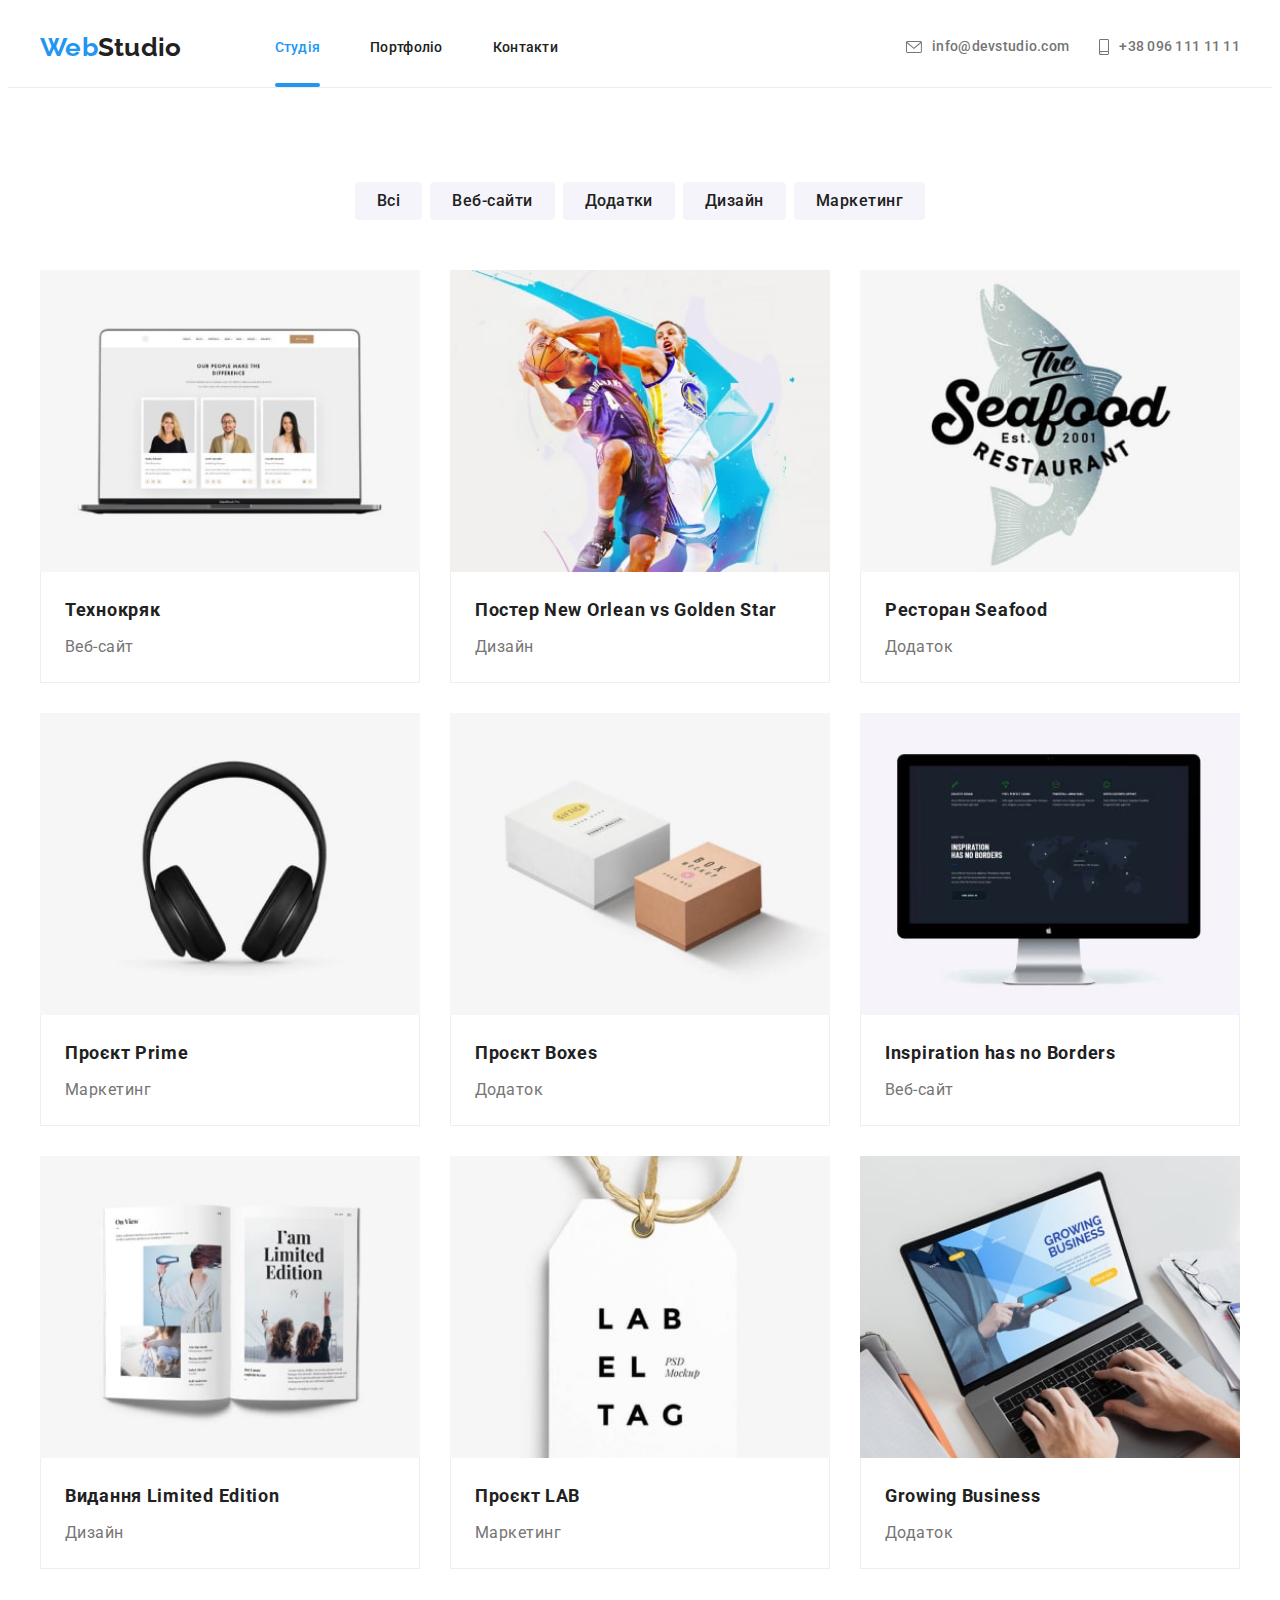
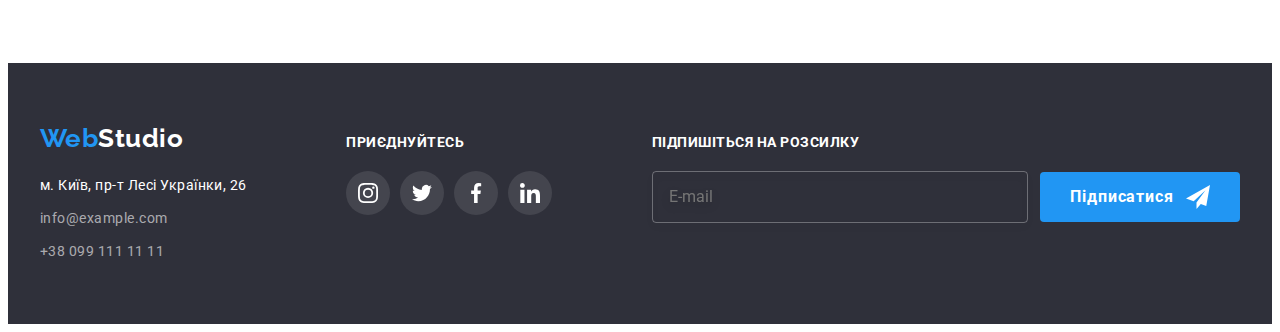
==== commit 2912e349: "адаптація моб + табл" ====
--- a/portfolio.html
+++ b/portfolio.html
@@ -1,5 +1,5 @@
 <!DOCTYPE html>
-<html lang="ru">
+<html lang="uk">
   <head>
     <meta charset="UTF-8" />
     <meta http-equiv="X-UA-Compatible" content="IE=edge" />
@@ -28,12 +28,10 @@
           <a href="./index.html" class="logo">Web<span class="logo__header">Studio</span></a>
           <ul class="site-nav__list">
             <li class="site-nav__item">
-              <a href="./index.html" class="site-nav__link">Студія</a>
+              <a href="./index.html" class="site-nav__link site-nav__link--current">Студія</a>
             </li>
             <li class="site-nav__item">
-              <a href="./portfolio.html" class="site-nav__link site-nav__link--current"
-                >Портфоліо</a
-              >
+              <a href="./portfolio.html" class="site-nav__link">Портфоліо</a>
             </li>
             <li class="site-nav__item"><a href="" class="site-nav__link">Контакти</a></li>
           </ul>
@@ -73,10 +71,12 @@
           </button>
           <ul class="menu-nav__list">
             <li class="menu-nav__item">
-              <a href="./index.html" class="menu-nav__link menu-nav__link--current">Студія</a>
+              <a href="./index.html" class="menu-nav__link">Студія</a>
             </li>
             <li class="menu-nav__item">
-              <a href="./portfolio.html" class="menu-nav__link">Портфоліо</a>
+              <a href="./portfolio.html" class="menu-nav__link menu-nav__link--current"
+                >Портфоліо</a
+              >
             </li>
             <li class="menu-nav__item"><a href="" class="menu-nav__link">Контакти</a></li>
           </ul>
@@ -128,12 +128,34 @@
             <li class="works__item">
               <a href="" class="works__link">
                 <div class="overlay">
-                  <img
-                    class="overlay__pic"
-                    src="./images/1tekhnokryak.jpg"
-                    alt="на екрані ноутбука картки трьох людей"
-                    width="370"
-                  />
+                  <picture>
+                    <source
+                      media="(min-width: 1200px)"
+                      srcset="
+                        ./images/content-pic/tekhnokryak-desck.jpg    1x,
+                        ./images/content-pic/tekhnokryak-desck-2x.jpg 2x
+                      "
+                    />
+                    <source
+                      media="(min-width: 768px)"
+                      srcset="
+                        ./images/content-pic/tekhnokryak-tabl.jpg    1x,
+                        ./images/content-pic/tekhnokryak-tabl-2x.jpg 2x
+                      "
+                    />
+                    <source
+                      media="(min-width: 320px)"
+                      srcset="
+                        ./images/content-pic/tekhnokryak-mob.jpg    1x,
+                        ./images/content-pic/tekhnokryak-mob-2x.jpg 2x
+                      "
+                    />
+                    <img
+                      src="./images/content-pic/tekhnokryak-mob.jpg"
+                      alt="на екрані ноутбука картки трьох людей"
+                      width="450px"
+                    />
+                  </picture>
                   <p class="overlay__text">
                     Ресурс пропонує комплексні пропозиції з різним рівнем функціоналу та сервісів.
                     Все це дозволить відвідувачу отримати вичерпні відомості про компанію чи
@@ -149,12 +171,34 @@
             <li class="works__item">
               <a href="" class="works__link">
                 <div class="overlay">
-                  <img
-                    class="overlay__pic"
-                    src="./images/2orleans.jpg"
-                    alt="постер два баскетболісти з м'ячем"
-                    width="370"
-                  />
+                  <picture>
+                    <source
+                      media="(min-width: 1200px)"
+                      srcset="
+                        ./images/content-pic/orleans-desck.jpg    1x,
+                        ./images/content-pic/orleans-desck-2x.jpg 2x
+                      "
+                    />
+                    <source
+                      media="(min-width: 768px)"
+                      srcset="
+                        ./images/content-pic/orleans-tabl.jpg    1x,
+                        ./images/content-pic/orleans-tabl-2x.jpg 2x
+                      "
+                    />
+                    <source
+                      media="(min-width: 320px)"
+                      srcset="
+                        ./images/content-pic/orleans-mob.jpg    1x,
+                        ./images/content-pic/orleans-mob-2x.jpg 2x
+                      "
+                    />
+                    <img
+                      src="./images/content-pic/orleans-mob.jpg"
+                      alt="постер два баскетболісти з м'ячем"
+                      width="450px"
+                    />
+                  </picture>
                   <p class="overlay__text">
                     Ресурс пропонує комплексні пропозиції з різним рівнем функціоналу та сервісів.
                     Все це дозволить відвідувачу отримати вичерпні відомості про компанію чи
@@ -170,12 +214,34 @@
             <li class="works__item">
               <a href="" class="works__link">
                 <div class="overlay">
-                  <img
-                    class="overlay__pic"
-                    src="./images/3seafood.jpg"
-                    alt="логотип у вигляді риби з написом ресторан сіафуд"
-                    width="370"
-                  />
+                  <picture>
+                    <source
+                      media="(min-width: 1200px)"
+                      srcset="
+                        ./images/content-pic/seafood-desck.jpg    1x,
+                        ./images/content-pic/seafood-desck-2x.jpg 2x
+                      "
+                    />
+                    <source
+                      media="(min-width: 768px)"
+                      srcset="
+                        ./images/content-pic/seafood-tabl.jpg    1x,
+                        ./images/content-pic/seafood-tabl-2x.jpg 2x
+                      "
+                    />
+                    <source
+                      media="(min-width: 320px)"
+                      srcset="
+                        ./images/content-pic/seafood-mob.jpg    1x,
+                        ./images/content-pic/seafood-mob-2x.jpg 2x
+                      "
+                    />
+                    <img
+                      src="./images/content-pic/seafood-mob.jpg"
+                      alt="логотип у вигляді риби з написом ресторан сіафуд"
+                      width="450px"
+                    />
+                  </picture>
                   <p class="overlay__text">
                     Ресурс пропонує комплексні пропозиції з різним рівнем функціоналу та сервісів.
                     Все це дозволить відвідувачу отримати вичерпні відомості про компанію чи
@@ -191,12 +257,34 @@
             <li class="works__item">
               <a href="" class="works__link">
                 <div class="overlay">
-                  <img
-                    class="overlay__pic"
-                    src="./images/4prime.jpg"
-                    alt="чорні навушники"
-                    width="370"
-                  />
+                  <picture>
+                    <source
+                      media="(min-width: 1200px)"
+                      srcset="
+                        ./images/content-pic/prime-desck.jpg    1x,
+                        ./images/content-pic/prime-desck-2x.jpg 2x
+                      "
+                    />
+                    <source
+                      media="(min-width: 768px)"
+                      srcset="
+                        ./images/content-pic/prime-tabl.jpg    1x,
+                        ./images/content-pic/prime-tabl-2x.jpg 2x
+                      "
+                    />
+                    <source
+                      media="(min-width: 320px)"
+                      srcset="
+                        ./images/content-pic/prime-mob.jpg    1x,
+                        ./images/content-pic/prime-mob-2x.jpg 2x
+                      "
+                    />
+                    <img
+                      src="./images/content-pic/prime-mob.jpg"
+                      alt="чорні навушники"
+                      width="450px"
+                    />
+                  </picture>
                   <p class="overlay__text">
                     Ресурс пропонує комплексні пропозиції з різним рівнем функціоналу та сервісів.
                     Все це дозволить відвідувачу отримати вичерпні відомості про компанію чи
@@ -212,12 +300,34 @@
             <li class="works__item">
               <a href="" class="works__link">
                 <div class="overlay">
-                  <img
-                    class="overlay__pic"
-                    src="./images/5boxes.jpg"
-                    alt="дві коробочки, біла та брунатна"
-                    width="370"
-                  />
+                  <picture>
+                    <source
+                      media="(min-width: 1200px)"
+                      srcset="
+                        ./images/content-pic/boxes-desck.jpg    1x,
+                        ./images/content-pic/boxes-desck-2x.jpg 2x
+                      "
+                    />
+                    <source
+                      media="(min-width: 768px)"
+                      srcset="
+                        ./images/content-pic/boxes-tabl.jpg    1x,
+                        ./images/content-pic/boxes-tabl-2x.jpg 2x
+                      "
+                    />
+                    <source
+                      media="(min-width: 320px)"
+                      srcset="
+                        ./images/content-pic/boxes-mob.jpg    1x,
+                        ./images/content-pic/boxes-mob-2x.jpg 2x
+                      "
+                    />
+                    <img
+                      src="./images/content-pic/boxes-mob.jpg"
+                      alt="дві коробочки, біла та брунатна"
+                      width="450px"
+                    />
+                  </picture>
                   <p class="overlay__text">
                     Ресурс пропонує комплексні пропозиції з різним рівнем функціоналу та сервісів.
                     Все це дозволить відвідувачу отримати вичерпні відомості про компанію чи
@@ -233,12 +343,34 @@
             <li class="works__item">
               <a href="" class="works__link">
                 <div class="overlay">
-                  <img
-                    class="overlay__pic"
-                    src="./images/6inspiration.jpg"
-                    alt="монітор комп'ютера"
-                    width="370"
-                  />
+                  <picture>
+                    <source
+                      media="(min-width: 1200px)"
+                      srcset="
+                        ./images/content-pic/inspiration-desck.jpg    1x,
+                        ./images/content-pic/inspiration-desck-2x.jpg 2x
+                      "
+                    />
+                    <source
+                      media="(min-width: 768px)"
+                      srcset="
+                        ./images/content-pic/inspiration-tabl.jpg    1x,
+                        ./images/content-pic/inspiration-tabl-2x.jpg 2x
+                      "
+                    />
+                    <source
+                      media="(min-width: 320px)"
+                      srcset="
+                        ./images/content-pic/inspiration-mob.jpg    1x,
+                        ./images/content-pic/inspiration-mob-2x.jpg 2x
+                      "
+                    />
+                    <img
+                      src="./images/content-pic/inspiration-mob.jpg"
+                      alt="монітор комп'ютера"
+                      width="450px"
+                    />
+                  </picture>
                   <p class="overlay__text">
                     Ресурс пропонує комплексні пропозиції з різним рівнем функціоналу та сервісів.
                     Все це дозволить відвідувачу отримати вичерпні відомості про компанію чи
@@ -254,12 +386,34 @@
             <li class="works__item">
               <a href="" class="works__link">
                 <div class="overlay">
-                  <img
-                    class="overlay__pic"
-                    src="./images/7limited.jpg"
-                    alt="розгорнутий журнал"
-                    width="370"
-                  />
+                  <picture>
+                    <source
+                      media="(min-width: 1200px)"
+                      srcset="
+                        ./images/content-pic/limited-desck.jpg    1x,
+                        ./images/content-pic/limited-desck-2x.jpg 2x
+                      "
+                    />
+                    <source
+                      media="(min-width: 768px)"
+                      srcset="
+                        ./images/content-pic/limited-tabl.jpg    1x,
+                        ./images/content-pic/limited-tabl-2x.jpg 2x
+                      "
+                    />
+                    <source
+                      media="(min-width: 320px)"
+                      srcset="
+                        ./images/content-pic/limited-mob.jpg    1x,
+                        ./images/content-pic/limited-mob-2x.jpg 2x
+                      "
+                    />
+                    <img
+                      src="./images/content-pic/limited-mob.jpg"
+                      alt="розгорнутий журнал"
+                      width="450px"
+                    />
+                  </picture>
                   <p class="overlay__text">
                     Ресурс пропонує комплексні пропозиції з різним рівнем функціоналу та сервісів.
                     Все це дозволить відвідувачу отримати вичерпні відомості про компанію чи
@@ -275,12 +429,34 @@
             <li class="works__item">
               <a href="" class="works__link">
                 <div class="overlay">
-                  <img
-                    class="overlay__pic"
-                    src="./images/8lab.jpg"
-                    alt="бірка з написом лаб ел тег"
-                    width="370"
-                  />
+                  <picture>
+                    <source
+                      media="(min-width: 1200px)"
+                      srcset="
+                        ./images/content-pic/lab-desck.jpg    1x,
+                        ./images/content-pic/lab-desck-2x.jpg 2x
+                      "
+                    />
+                    <source
+                      media="(min-width: 768px)"
+                      srcset="
+                        ./images/content-pic/lab-tabl.jpg    1x,
+                        ./images/content-pic/lab-tabl-2x.jpg 2x
+                      "
+                    />
+                    <source
+                      media="(min-width: 320px)"
+                      srcset="
+                        ./images/content-pic/lab-mob.jpg    1x,
+                        ./images/content-pic/lab-mob-2x.jpg 2x
+                      "
+                    />
+                    <img
+                      src="./images/content-pic/lab-mob.jpg"
+                      alt="бірка з написом лаб ел тег"
+                      width="450px"
+                    />
+                  </picture>
                   <p class="overlay__text">
                     Ресурс пропонує комплексні пропозиції з різним рівнем функціоналу та сервісів.
                     Все це дозволить відвідувачу отримати вичерпні відомості про компанію чи
@@ -296,12 +472,34 @@
             <li class="works__item">
               <a href="" class="works__link">
                 <div class="overlay">
-                  <img
-                    class="overlay__pic"
-                    src="./images/9growing.jpg"
-                    alt="ноутбук із відкритим додатком гровін бизнес"
-                    width="370"
-                  />
+                  <picture>
+                    <source
+                      media="(min-width: 1200px)"
+                      srcset="
+                        ./images/content-pic/growing-desck.jpg    1x,
+                        ./images/content-pic/growing-desck-2x.jpg 2x
+                      "
+                    />
+                    <source
+                      media="(min-width: 768px)"
+                      srcset="
+                        ./images/content-pic/growing-tabl.jpg    1x,
+                        ./images/content-pic/growing-tabl-2x.jpg 2x
+                      "
+                    />
+                    <source
+                      media="(min-width: 320px)"
+                      srcset="
+                        ./images/content-pic/growing-mob.jpg    1x,
+                        ./images/content-pic/growing-mob-2x.jpg 2x
+                      "
+                    />
+                    <img
+                      src="./images/content-pic/growing-mob.jpg"
+                      alt="ноутбук із відкритим додатком гровін бизнес"
+                      width="450px"
+                    />
+                  </picture>
                   <p class="overlay__text">
                     Ресурс пропонує комплексні пропозиції з різним рівнем функціоналу та сервісів.
                     Все це дозволить відвідувачу отримати вичерпні відомості про компанію чи
@@ -392,6 +590,6 @@
         </div>
       </div>
     </footer>
-    <script src="./js/menu.js"></script>
+    <script src="./js/mobile-menu.js"></script>
   </body>
 </html>
--- a/css/main.min.css
+++ b/css/main.min.css
@@ -1 +1 @@
-:root{--accent-color: #2196f3;--base-color: #ffffff;--heading-color: #212121;--text-color: #757575;--btn-color: #f5f4fa;--social-color: #afb1b8}.visually-hidden{position:absolute;white-space:nowrap;width:1px;height:1px;overflow:hidden;border:0;padding:0;clip:rect(0 0 0 0);clip-path:inset(50%);margin:-1px}body{background-color:#fff;color:#212121;font-family:Roboto,sans-serif;letter-spacing:.03em}header{border-bottom:1px solid #ececec;font-weight:500;font-size:14px;line-height:1.14;letter-spacing:.02em}footer{padding-top:60px;padding-bottom:60px;background-color:#2f303a}h2{font-weight:700}img{display:block;max-width:100%;height:auto;width:100%}h1,h2,h3,h4,h5,h6,p,ul,ol,li{margin:0;padding:0}ul,ol{list-style:none}a{text-decoration:none}input,button,textarea,select{font:inherit}.container{margin-left:auto;margin-right:auto;padding-left:15px;padding-right:15px}@media screen and (min-width: 480px){.container{width:480px}}@media screen and (min-width: 768px){.container{width:768px}}@media screen and (min-width: 1200px){.container{width:1200px}}.main-button{margin-left:auto;margin-right:auto;min-width:200px;border-radius:4px;padding-top:10px;padding-bottom:10px;background-color:var(--accent-color);color:var(--base-color);border:none;cursor:pointer;display:block;font-family:inherit;font-weight:700;font-size:16px;line-height:1.88;letter-spacing:.06em;transition-property:background-color;transition-duration:250ms;transition-timing-function:cubic-bezier(0.4, 0, 0.2, 1)}.main-button:hover,.main-button:focus{background-color:#188ce8}.backdrop{position:fixed;top:0;left:0;width:100%;height:100%;background-color:rgba(0,0,0,.2);opacity:1;transition-property:opacity;transition-duration:250ms;transition-timing-function:cubic-bezier(0.4, 0, 0.2, 1)}.backdrop--is-hidden{opacity:0;pointer-events:none;visibility:hidden}.modal{position:absolute;top:50%;left:50%;transform:translate(-50%, -50%) scale(1);width:528px;height:581px;border-radius:4px;padding:40px;background-color:var(--base-color);box-shadow:0px 1px 3px rgba(0,0,0,.12),0px 1px 1px rgba(0,0,0,.14),0px 2px 1px rgba(0,0,0,.2);transition-property:transform visibility;transition-duration:250ms;transition-timing-function:cubic-bezier(0.4, 0, 0.2, 1)}.modal__title{margin-bottom:12px;font-weight:700;font-size:20px;line-height:1.15;letter-spacing:.03em;text-align:center;color:var(--heading-color)}.backdrop--is-hidden .modal{transform:translate(-50%, -50%) scale(2.3, 1.5)}.close{position:absolute;right:8px;top:8px;width:30px;height:30px;border-radius:50%;cursor:pointer;background:var(--base-color);border:1px solid rgba(0,0,0,.1)}.close__icon{position:absolute;top:50%;left:50%;transform:translate(-50%, -50%);fill:#000;transition-property:fill;transition-duration:250ms;transition-timing-function:cubic-bezier(0.4, 0, 0.2, 1)}.close:hover .close__icon,.close:focus .close__icon{fill:var(--accent-color)}.form__textarea,.form__input{border:1px solid rgba(33,33,33,.2);border-radius:4px;font-size:12px;line-height:1.17;transition-property:border-color;transition-duration:250ms;transition-timing-function:cubic-bezier(0.4, 0, 0.2, 1)}.check__conditions:focus-visible,.check__input:focus-visible+.check__icons,.close:focus-visible{outline:3px solid var(--accent-color)}.form__field{display:flex;flex-direction:column;position:relative}.form__field:not(:last-of-type){margin-bottom:10px}.form__label{margin-bottom:4px;font-weight:400;font-size:12px;line-height:1.17;letter-spacing:.01em;color:var(--text-color)}.form__input{padding:12px 12px 12px 42px}.form__input:hover,.form__input:focus{border-color:var(--accent-color)}.form__input:focus-visible{outline:1px solid var(--accent-color)}.form__textarea{padding:12px 16px;resize:none}.form__textarea:hover,.form__textarea:focus{border-color:var(--accent-color)}.form__textarea:focus-visible{outline:1px solid var(--accent-color)}.form__textarea::placeholder{font-weight:400;font-size:12px;line-height:1.17;letter-spacing:.01em;color:rgba(117,117,117,.5)}.form__icon{position:absolute;bottom:11px;left:12px;fill:var(--heading-color);transition-property:fill;transition-duration:250ms;transition-timing-function:cubic-bezier(0.4, 0, 0.2, 1)}.form__input:focus+.form__icon,.form__input:hover+.form__icon{fill:var(--accent-color)}.check{display:flex;justify-content:center;align-items:center;font-weight:400;font-size:14px;line-height:1.71;color:var(--text-color);margin-top:25px;margin-bottom:30px}.check__input{appearance:none;position:absolute;transform:translateX(-202px)}.check__icons{position:relative;margin-right:7px;line-height:0}.check__enabled{position:absolute;top:0;left:0;opacity:0;transition-property:opacity;transition-duration:250ms;transition-timing-function:cubic-bezier(0.4, 0, 0.2, 1)}.check__input:checked+.check__icons>.check__enabled{opacity:1}.check__disabled{opacity:1;transition-property:opacity;transition-duration:250ms;transition-timing-function:cubic-bezier(0.4, 0, 0.2, 1)}.check__input:checked+.check__icons>.check__disabled{opacity:0}.main-button--outline:focus-visible{outline:3px solid var(--accent-color)}.check__conditions{color:var(--accent-color);text-decoration:underline;text-decoration-skip-ink:none}.container--header{display:flex;justify-content:space-between;align-items:center}.site-nav{display:flex;align-items:center}.logo{padding-top:16px;padding-bottom:16px;color:#2196f3;font-family:Raleway,sans-serif;font-weight:700;font-size:24px;line-height:1.17}@media screen and (min-width: 1200px){.logo{font-weight:700;font-size:26px;line-height:1.19}}.logo__header{color:#212121}.site-nav__list{display:flex;margin-left:88px;gap:50px}@media screen and (min-width: 1200px){.site-nav__list{margin-left:93px}}.site-nav__link{display:inline-block;position:relative;padding-top:32px;padding-bottom:31px;color:#212121;transition-property:color;transition-duration:250ms;transition-timing-function:cubic-bezier(0.4, 0, 0.2, 1)}.site-nav__link:hover,.site-nav__link:focus{color:#2196f3}.site-nav__link--current{color:#2196f3}.site-nav__link--current::after{content:"";position:absolute;left:0;bottom:0;width:100%;height:4px;border-radius:2px;background-color:#2196f3}.contacts{display:flex;flex-direction:column;gap:10px}@media screen and (min-width: 1200px){.contacts{flex-direction:row;gap:30px}}.contacts__link{display:flex;align-items:center;color:#757575;font-style:normal;transition-property:color;transition-duration:250ms;transition-timing-function:cubic-bezier(0.4, 0, 0.2, 1)}@media screen and (max-width: 1199px){.contacts__link{font-size:12px;line-height:1.16}}.contacts__link:hover,.contacts__link:focus{color:#2196f3}.contacts__envelope--desck,.contacts__envelope--tabl,.contacts__smartphone--desck,.contacts__smartphone--tabl{fill:currentColor;margin-right:8px}@media screen and (min-width: 1200px){.contacts__envelope--desck,.contacts__envelope--tabl,.contacts__smartphone--desck,.contacts__smartphone--tabl{margin-right:10px}}.contacts__envelope--desck,.contacts__smartphone--desck{display:none}@media screen and (min-width: 1200px){.contacts__envelope--desck,.contacts__smartphone--desck{display:inline-block}}@media screen and (min-width: 1200px){.contacts__envelope--tabl,.contacts__smartphone--tabl{display:none}}@media screen and (max-width: 767px){.site-nav__list{display:none}.contacts{display:none}}.menu-btn{padding:0;cursor:pointer;background-color:#fff;border:none}@media screen and (min-width: 768px){.menu-btn{display:none}}.menu-btn__open,.menu-btn__close{display:block}.menu-btn:hover .menu-btn__open,.menu-btn:hover .menu-btn__close{fill:#2196f3}.mob-menu{position:fixed;width:100vw;height:100vh;background-color:#fff;top:0;left:0;z-index:2}@media screen and (min-width: 768px){.mob-menu{display:none}}.is-hidden{opacity:0;pointer-events:none;visibility:hidden}.mob-container{position:relative;margin-left:auto;margin-right:auto;max-width:480px;height:100%;display:flex;flex-direction:column;justify-content:space-between;padding:48px 40px;overflow:auto}.menu-btn--x{position:absolute;top:10px;right:15px}.menu-nav__item{margin-bottom:32px}.menu-nav__link{font-size:34px;line-height:1.17;color:inherit;transition-property:color transform;transition-duration:250ms;transition-timing-function:cubic-bezier(0.4, 0, 0.2, 1)}.menu-nav__link:hover,.menu-nav__link:focus{color:#2196f3}.menu-contacts{display:flex;flex-direction:column;margin-bottom:64px}.menu-contacts__tel{display:inline-block;margin-bottom:32px;font-style:normal;font-size:34px;line-height:1.17;color:#2196f3}@media screen and (max-width: 479px){.menu-contacts__tel{font-size:28px}}.menu-contacts__email{font-style:normal;font-size:24px;line-height:1.17;color:#757575}.menu-social{display:flex;align-items:baseline;gap:20px}@media screen and (max-width: 479px){.menu-social{gap:11px}}.menu-social__item{position:relative}.menu-social__item:not(:last-child)::after{content:"";position:absolute;margin-left:9px;width:2px;height:22px;background-color:rgba(33,33,33,.2)}@media screen and (max-width: 479px){.menu-social__item:not(:last-child)::after{margin-left:5px;width:1px}}.menu-social__link{font-size:18px;line-height:22px;color:#2196f3}@media screen and (max-width: 479px){.menu-social__link{font-size:13px}}.hero{max-width:480px;height:400px;margin-left:auto;margin-right:auto;padding-top:118px;padding-bottom:118px;background-color:#757575;background-image:linear-gradient(rgba(47, 48, 58, 0.4), rgba(47, 48, 58, 0.4)),url("../images/hero.jpg");background-repeat:no-repeat;background-size:cover;background-position:center;text-align:center}.hero__title{width:calc(100vw - 30px);max-width:360px;margin-left:auto;margin-right:auto;margin-bottom:30px;color:#fff;text-transform:uppercase;font-weight:900;font-size:24px;line-height:1.61;letter-spacing:.06em}@media screen and (min-width: 480px){.hero__title{font-weight:900;font-size:26px;line-height:1.61;letter-spacing:.06em}}.features{padding-top:60px;padding-bottom:60px}@media screen and (min-width: 1200px){.features{padding-top:94px;padding-bottom:94px}}.features__list{display:flex;flex-wrap:wrap;gap:30px}.features__item{flex-basis:100%}@media screen and (min-width: 768px){.features__item{flex-basis:calc((100% - 30px)/2)}}@media screen and (min-width: 1200px){.features__item{flex-basis:calc((100% - 90px)/4)}}.features__icon{display:flex;justify-content:center;align-items:center;margin-bottom:30px;height:120px;border-radius:4px;background-color:#f5f4fa}.features__title{margin-bottom:10px;font-size:14px;line-height:1.17;text-align:center;text-transform:uppercase}@media screen and (min-width: 768px){.features__title{text-align:left}}.features__description{color:#757575;font-size:14px;line-height:1.71}.directions{padding-top:0;padding-bottom:94px}@media screen and (max-width: 1199px){.directions{display:none}}.directions__title{margin-bottom:50px;font-size:36px;line-height:1.17;text-align:center}.directions__list{display:flex;flex-wrap:wrap;gap:30px}.directions__item{flex-basis:calc((100% - 60px)/3);position:relative}.directions__text{display:flex;justify-content:center;align-items:center;position:absolute;bottom:0;height:70px;width:100%;background-color:rgba(47,48,58,.8);color:#fff;font-weight:700;font-size:14px;line-height:1.14;text-align:center;text-transform:uppercase}.team{background-color:#f5f4fa;padding-top:60px;padding-bottom:60px}@media screen and (min-width: 1200px){.team{padding-top:94px;padding-bottom:94px}}.team__title{margin-bottom:30px;font-size:28px;line-height:1.17;text-align:center}@media screen and (min-width: 1200px){.team__title{font-size:36px;margin-bottom:50px}}.team__list{display:flex;flex-wrap:wrap;gap:30px}.member{flex-basis:100%;border-radius:0px 0px 4px 4px;background-color:#fff;box-shadow:0px 1px 3px rgba(0,0,0,.12),0px 1px 1px rgba(0,0,0,.14),0px 2px 1px rgba(0,0,0,.2)}@media screen and (min-width: 768px){.member{flex-basis:calc((100% - 30px)/2)}}@media screen and (min-width: 1200px){.member{flex-basis:calc((100% - 90px)/4)}}.member__description{padding-top:30px;padding-bottom:24px}@media screen and (min-width: 1200px){.member__description{padding-bottom:30px}}.member__name{margin-bottom:10px;font-weight:500;font-size:16px;line-height:1.19;text-align:center}.member__position{margin-bottom:16px;color:#757575;font-size:16px;line-height:1.19;text-align:center}.social{display:flex;justify-content:center}.social__item:not(:last-child){margin-right:10px}.social__icon{display:flex;justify-content:center;align-items:center;width:44px;height:44px;border-radius:50%;color:#afb1b8;background-color:#fff;transition-property:color background-color;transition-duration:250ms;transition-timing-function:cubic-bezier(0.4, 0, 0.2, 1)}.social__icon:hover,.social__icon:focus{background-color:#2196f3;color:#fff}.social__logo{fill:currentColor}.clients{padding-top:60px;padding-bottom:60px}@media screen and (min-width: 1200px){.clients{padding-top:94px;padding-bottom:94px}}.clients__title{margin-bottom:30px;font-size:28px;line-height:1.17;text-align:center}@media screen and (min-width: 1200px){.clients__title{font-size:36px;margin-bottom:50px}}.clients__list{display:flex;flex-wrap:wrap;gap:30px}.clients__items{flex-basis:calc((100% - 30px)/2)}@media screen and (min-width: 768px){.clients__items{flex-basis:calc((100% - 60px)/3)}}@media screen and (min-width: 1200px){.clients__items{flex-basis:calc((100% - 150px)/6)}}.clients__link{display:flex;justify-content:center;align-items:center;width:100%;height:92px;border-radius:4px;border:1px solid #afb1b8;color:#afb1b8;transition-property:color border-color;transition-duration:250ms;transition-timing-function:cubic-bezier(0.4, 0, 0.2, 1)}.clients__link:hover,.clients__link:focus{color:#2196f3;border-color:#2196f3}.clients__icon{fill:currentColor}.portfolio{padding-top:60px;padding-bottom:60px}@media screen and (min-width: 1200px){.portfolio{padding-top:94px;padding-bottom:94px}}.filters{display:flex;flex-wrap:wrap;gap:15px 8px}@media screen and (max-width: 767px){.filters{margin-bottom:40px}}@media screen and (min-width: 768px){.filters{justify-content:center;margin-bottom:30px}}@media screen and (min-width: 1200px){.filters{margin-bottom:50px}}.filters__btn{padding-top:6px;padding-right:22px;padding-bottom:6px;padding-left:22px;border-radius:4px;color:var(--heading-color);background-color:#f5f4fa;border:none;cursor:pointer;font-family:inherit;font-weight:500;font-size:16px;line-height:1.62;letter-spacing:inherit;text-align:center;transition-property:color background-color box-shadow;transition-duration:250ms;transition-timing-function:cubic-bezier(0.4, 0, 0.2, 1)}.filters__btn:hover,.filters__btn:focus{background-color:#2196f3;color:#fff;box-shadow:0px 3px 1px rgba(0,0,0,.1),0px 1px 2px rgba(0,0,0,.08),0px 2px 2px rgba(0,0,0,.12)}.works{display:flex;flex-wrap:wrap;gap:30px}.works__item{flex-basis:100%}@media screen and (min-width: 768px){.works__item{flex-basis:calc((100% - 30px)/2)}}@media screen and (min-width: 1200px){.works__item{flex-basis:calc((100% - 60px)/3)}}.works__link{display:block;transition-property:box-shadow;transition-duration:250ms;transition-timing-function:cubic-bezier(0.4, 0, 0.2, 1)}.works__link:hover,.works__link:focus{box-shadow:0px 1px 1px rgba(0,0,0,.12),0px 4px 4px rgba(0,0,0,.06),1px 4px 6px rgba(0,0,0,.16)}.overlay{position:relative;overflow:hidden}.overlay__text{position:absolute;top:0;left:0;transform:translateY(100%);width:100%;height:100%;padding-top:77px;padding-bottom:77px;padding-left:24px;padding-right:24px;background-color:rgba(33,150,243,.9);font-weight:400;font-size:18px;line-height:1.56;color:#fff;transition-property:transform;transition-duration:250ms;transition-timing-function:cubic-bezier(0.4, 0, 0.2, 1)}@media screen and (min-width: 768px){.overlay__text{padding-top:63px;padding-bottom:63px}}.works__link:hover .overlay__text,.works__link:focus .overlay__text{transform:translateY(0)}.projekt{padding-right:24px;padding-bottom:20px;padding-left:24px;padding-top:20px;border:1px solid #eee;border-top:none}.projekt__title{margin-bottom:4px;color:#212121;font-weight:700;font-size:18px;line-height:2;letter-spacing:.04em}.projekt__category{color:#757575;font-size:16px;line-height:1.88}.container--footer{display:flex;justify-content:center;align-items:baseline}@media screen and (max-width: 1199px){.container--footer{flex-wrap:wrap;gap:60px 178px}}@media screen and (min-width: 1200px){.container--footer{justify-content:space-between}}.footer-contacts{text-align:center}@media screen and (min-width: 1200px){.footer-contacts{text-align:left}}.logo__footer{color:#fff}.address{margin-top:20px;font-size:14px;line-height:1.71;font-style:normal}.address__item:not(:last-child){margin-bottom:8px}@media screen and (min-width: 1200px){.address__item:not(:last-child){margin-bottom:9px}}.address__map{color:#fff;transition-property:color;transition-duration:250ms;transition-timing-function:cubic-bezier(0.4, 0, 0.2, 1)}.address__map:hover,.address__map:focus{color:#2196f3}.address__tel,.address__mail{color:rgba(255,255,255,.6);transition-property:color;transition-duration:250ms;transition-timing-function:cubic-bezier(0.4, 0, 0.2, 1)}.address__tel:hover,.address__tel:focus,.address__mail:hover,.address__mail:focus{color:#2196f3}.footer-socials__text,.footer-form__text{margin-bottom:20px;font-weight:700;font-size:14px;line-height:1.14;text-align:center;text-transform:uppercase;color:#fff}@media screen and (min-width: 1200px){.footer-socials__text,.footer-form__text{text-align:left}}.social__icon--footer{color:#fff;background-color:rgba(255,255,255,.1);transition-property:background-color;transition-duration:250ms;transition-timing-function:cubic-bezier(0.4, 0, 0.2, 1)}.social__icon--footer:hover,.social__icon--footer:focus{background-color:#2196f3;color:#fff}@media screen and (min-width: 1200px){.subscribe{display:flex;align-items:center}}.subscribe__email{padding:15px 0 15px 16px;width:calc(100vw - 30px);max-width:450px;font-weight:400;font-size:16px;line-height:1.25;color:rgba(255,255,255,.6);background-color:rgba(0,0,0,0);border:1px solid rgba(255,255,255,.3);filter:drop-shadow(0px 4px 4px rgba(0, 0, 0, 0.15));border-radius:4px;margin-bottom:20px}@media screen and (min-width: 1200px){.subscribe__email{max-width:358px;margin-bottom:0;margin-right:12px}}.main-button--right-icon{display:flex;justify-content:center;align-items:center}.main-button__icon{margin-left:12px}/*# sourceMappingURL=main.min.css.map */+.visually-hidden{position:absolute;white-space:nowrap;width:1px;height:1px;overflow:hidden;border:0;padding:0;clip:rect(0 0 0 0);clip-path:inset(50%);margin:-1px}body{background-color:#fff;color:#212121;font-family:Roboto,sans-serif;letter-spacing:.03em}header{border-bottom:1px solid #ececec;font-weight:500;font-size:14px;line-height:1.14;letter-spacing:.02em}footer{padding-top:60px;padding-bottom:60px;background-color:#2f303a}h2{font-weight:700}img{display:block;max-width:100%;height:auto;width:100%}h1,h2,h3,h4,h5,h6,p,ul,ol,li{margin:0;padding:0}ul,ol{list-style:none}a{text-decoration:none}input,button,textarea,select{font:inherit}.container{margin-left:auto;margin-right:auto;padding-left:15px;padding-right:15px}@media screen and (min-width: 480px){.container{width:480px}}@media screen and (min-width: 768px){.container{width:768px}}@media screen and (min-width: 1200px){.container{width:1200px}}.main-button{margin-left:auto;margin-right:auto;min-width:200px;border-radius:4px;padding-top:10px;padding-bottom:10px;background-color:#2196f3;color:#fff;border:none;cursor:pointer;display:block;font-family:inherit;font-weight:700;font-size:16px;line-height:1.88;letter-spacing:.06em;transition-property:background-color;transition-duration:250ms;transition-timing-function:cubic-bezier(0.4, 0, 0.2, 1)}.main-button:hover,.main-button:focus{background-color:#188ce8}.backdrop{position:fixed;top:0;left:0;width:100%;height:100%;background-color:rgba(0,0,0,.2);transition-property:opacity;transition-duration:250ms;transition-timing-function:cubic-bezier(0.4, 0, 0.2, 1)}.backdrop--is-hidden{opacity:0;pointer-events:none;visibility:hidden}.modal{position:absolute;top:50%;left:50%;transform:translate(-50%, -50%) scale(1);width:calc(100vw - 30px);height:calc(100vh - 30px);max-height:609px;overflow-y:auto;border-radius:4px;padding:40px;background-color:#fff;box-shadow:0px 1px 3px rgba(0,0,0,.12),0px 1px 1px rgba(0,0,0,.14),0px 2px 1px rgba(0,0,0,.2);transition-property:transform opacity;transition-duration:250ms;transition-timing-function:cubic-bezier(0.4, 0, 0.2, 1)}@media screen and (min-width: 480px){.modal{max-width:450px}}@media screen and (min-width: 1200px){.modal{max-width:528px;max-height:581px}}.modal__title{margin-bottom:12px;font-weight:700;font-size:calc(10px + 2vw);line-height:1.15;letter-spacing:.03em;text-align:center;color:#212121}@media screen and (min-width: 480px){.modal__title{font-weight:700;font-size:20px;line-height:1.5;letter-spacing:.03em}}@media screen and (min-width: 1200px){.modal__title{line-height:1.15}}.backdrop--is-hidden .modal{transform:translate(-50%, -50%) scale(2.3, 1.5)}.close{position:absolute;right:8px;top:8px;width:30px;height:30px;border-radius:50%;cursor:pointer;background:#fff;border:1px solid rgba(0,0,0,.1)}.close__icon{position:absolute;top:50%;left:50%;transform:translate(-50%, -50%);fill:#000;transition-property:fill;transition-duration:250ms;transition-timing-function:cubic-bezier(0.4, 0, 0.2, 1)}.close:hover .close__icon,.close:focus .close__icon{fill:#2196f3}.form__textarea,.form__input{border:1px solid rgba(33,33,33,.2);border-radius:4px;font-size:12px;line-height:1.17;transition-property:border-color;transition-duration:250ms;transition-timing-function:cubic-bezier(0.4, 0, 0.2, 1)}.check__conditions:focus-visible,.check__input:focus-visible+.check__icons,.close:focus-visible{outline:3px solid #2196f3}.form__field{display:flex;flex-direction:column;position:relative}.form__field:not(:last-of-type){margin-bottom:10px}.form__label{margin-bottom:4px;font-weight:400;font-size:12px;line-height:1.17;letter-spacing:.01em;color:#757575}.form__input{padding:12px 12px 12px 42px}.form__input:hover,.form__input:focus{border-color:#2196f3}.form__input:focus-visible{outline:1px solid #2196f3}.form__textarea{padding:12px 16px;resize:none}.form__textarea:hover,.form__textarea:focus{border-color:#2196f3}.form__textarea:focus-visible{outline:1px solid #2196f3}.form__textarea::placeholder{color:rgba(117,117,117,.5);font-weight:400;font-size:14px;line-height:1.14;letter-spacing:.01em}@media screen and (min-width: 1200px){.form__textarea::placeholder{font-weight:400;font-size:12px;line-height:1.17;letter-spacing:.01em}}.form__icon{position:absolute;bottom:11px;left:12px;fill:#212121;transition-property:fill;transition-duration:250ms;transition-timing-function:cubic-bezier(0.4, 0, 0.2, 1)}.form__input:focus+.form__icon,.form__input:hover+.form__icon{fill:#2196f3}.check{display:flex;justify-content:center;align-items:center;font-weight:400;font-size:12px;line-height:1.16;color:#757575;margin-top:20px;margin-bottom:30px}@media screen and (min-width: 1200px){.check{font-weight:400;font-size:14px;line-height:1.71}}.check__input{appearance:none;position:absolute;transform:translateX(-202px)}.check__icons{position:relative;margin-right:7px;line-height:0}.check__enabled{position:absolute;top:0;left:0;opacity:0;transition-property:opacity;transition-duration:250ms;transition-timing-function:cubic-bezier(0.4, 0, 0.2, 1)}.check__input:checked+.check__icons>.check__enabled{opacity:1}.check__disabled{opacity:1;transition-property:opacity;transition-duration:250ms;transition-timing-function:cubic-bezier(0.4, 0, 0.2, 1)}.check__input:checked+.check__icons>.check__disabled{opacity:0}.main-button--outline:focus-visible{outline:3px solid #2196f3}.check__conditions{color:#2196f3;text-decoration:underline;text-decoration-skip-ink:none}.container--header{display:flex;justify-content:space-between;align-items:center}.site-nav{display:flex;align-items:center}.logo{padding-top:16px;padding-bottom:16px;color:#2196f3;font-family:Raleway,sans-serif;font-weight:700;font-size:24px;line-height:1.17}@media screen and (min-width: 1200px){.logo{font-weight:700;font-size:26px;line-height:1.19}}.logo__header{color:#212121}.site-nav__list{display:flex;margin-left:88px;gap:50px}@media screen and (min-width: 1200px){.site-nav__list{margin-left:93px}}.site-nav__link{display:inline-block;position:relative;padding-top:32px;padding-bottom:31px;color:#212121;transition-property:color;transition-duration:250ms;transition-timing-function:cubic-bezier(0.4, 0, 0.2, 1)}.site-nav__link:hover,.site-nav__link:focus{color:#2196f3}.site-nav__link--current{color:#2196f3}.site-nav__link--current::after{content:"";position:absolute;left:0;bottom:0;width:100%;height:4px;border-radius:2px;background-color:#2196f3}.contacts{display:flex;flex-direction:column;gap:10px}@media screen and (min-width: 1200px){.contacts{flex-direction:row;gap:30px}}.contacts__link{display:flex;align-items:center;color:#757575;font-style:normal;transition-property:color;transition-duration:250ms;transition-timing-function:cubic-bezier(0.4, 0, 0.2, 1)}@media screen and (max-width: 1199px){.contacts__link{font-size:12px;line-height:1.16}}.contacts__link:hover,.contacts__link:focus{color:#2196f3}.contacts__envelope--desck,.contacts__envelope--tabl,.contacts__smartphone--desck,.contacts__smartphone--tabl{fill:currentColor;margin-right:8px}@media screen and (min-width: 1200px){.contacts__envelope--desck,.contacts__envelope--tabl,.contacts__smartphone--desck,.contacts__smartphone--tabl{margin-right:10px}}.contacts__envelope--desck,.contacts__smartphone--desck{display:none}@media screen and (min-width: 1200px){.contacts__envelope--desck,.contacts__smartphone--desck{display:inline-block}}@media screen and (min-width: 1200px){.contacts__envelope--tabl,.contacts__smartphone--tabl{display:none}}@media screen and (max-width: 767px){.site-nav__list{display:none}.contacts{display:none}}.menu-btn{padding:0;cursor:pointer;background-color:#fff;border:none}@media screen and (min-width: 768px){.menu-btn{display:none}}.menu-btn__open,.menu-btn__close{display:block}.menu-btn:hover .menu-btn__open,.menu-btn:hover .menu-btn__close{fill:#2196f3}.mob-menu{position:fixed;width:100vw;height:100vh;background-color:#fff;top:0;left:0;z-index:2;transition-property:transform opacity;transition-duration:250ms;transition-timing-function:cubic-bezier(0.4, 0, 0.2, 1)}@media screen and (min-width: 768px){.mob-menu{display:none}}.is-hidden{opacity:1;pointer-events:none;visibility:hidden;transform:translate(100%, -100%)}.mob-container{position:relative;margin-left:auto;margin-right:auto;max-width:480px;height:100%;display:flex;flex-direction:column;justify-content:space-between;padding:48px 40px;overflow-y:auto}.menu-btn--x{position:absolute;top:10px;right:15px}.menu-nav__item{margin-bottom:32px}.menu-nav__link{font-size:34px;line-height:1.17;color:inherit;transition-property:color transform;transition-duration:250ms;transition-timing-function:cubic-bezier(0.4, 0, 0.2, 1)}.menu-nav__link:hover,.menu-nav__link:focus{color:#2196f3}.menu-nav__link--current{color:#2196f3}.menu-contacts{display:flex;flex-direction:column;margin-bottom:64px}.menu-contacts__tel{display:inline-block;margin-bottom:32px;font-style:normal;font-size:calc(15px + 4vw);line-height:1.17;color:#2196f3}@media screen and (min-width: 480px){.menu-contacts__tel{font-size:34px}}.menu-contacts__email{font-style:normal;font-size:24px;line-height:1.17;color:#757575}.menu-social{display:flex;align-items:baseline;gap:20px}.menu-social__item{position:relative}.menu-social__item:not(:last-child)::after{content:"";position:absolute;margin-left:9px;width:2px;height:22px;background-color:rgba(33,33,33,.2)}.menu-social__link{font-size:calc(3px + 3vw);line-height:22px;color:#2196f3}@media screen and (min-width: 480px){.menu-social__link{font-size:18px}}.hero{display:flex;flex-direction:column;justify-content:space-between;max-width:480px;height:400px;margin-left:auto;margin-right:auto;padding-top:118px;padding-bottom:118px;background-color:#757575;background-image:linear-gradient(rgba(47, 48, 58, 0.4), rgba(47, 48, 58, 0.4)),url("../images/hero-mob.jpg");background-repeat:no-repeat;background-size:cover;background-position:center;text-align:center}@media(min-device-pixel-ratio: 2),(-webkit-min-device-pixel-ratio: 2),(min-resolution: 192dpi),(min-resolution: 2dppx){.hero{background-image:linear-gradient(rgba(47, 48, 58, 0.4), rgba(47, 48, 58, 0.4)),url("../images/hero-mob-2x.jpg")}}@media screen and (min-width: 768px){.hero{max-width:768px;background-image:linear-gradient(rgba(47, 48, 58, 0.4), rgba(47, 48, 58, 0.4)),url("../images/hero-tab.jpg")}}@media screen and (min-width: 768px)and (min-device-pixel-ratio: 2),screen and (min-width: 768px)and (-webkit-min-device-pixel-ratio: 2),screen and (min-width: 768px)and (min-resolution: 192dpi),screen and (min-width: 768px)and (min-resolution: 2dppx){.hero{background-image:linear-gradient(rgba(47, 48, 58, 0.4), rgba(47, 48, 58, 0.4)),url("../images/hero-tab-2x.jpg")}}@media screen and (min-width: 1200px){.hero{padding-top:200px;padding-bottom:200px;height:600px;max-width:1600px;background-image:linear-gradient(rgba(47, 48, 58, 0.4), rgba(47, 48, 58, 0.4)),url("../images/hero-desck.jpg")}}@media screen and (min-width: 1200px)and (min-device-pixel-ratio: 2),screen and (min-width: 1200px)and (-webkit-min-device-pixel-ratio: 2),screen and (min-width: 1200px)and (min-resolution: 192dpi),screen and (min-width: 1200px)and (min-resolution: 2dppx){.hero{background-image:linear-gradient(rgba(47, 48, 58, 0.4), rgba(47, 48, 58, 0.4)),url("../images/hero-desck-2x.jpg")}}.hero__title{width:calc(100vw - 30px);max-width:360px;margin-left:auto;margin-right:auto;color:#fff;text-transform:uppercase;font-weight:900;font-size:24px;line-height:1.61;letter-spacing:.06em}@media screen and (min-width: 480px){.hero__title{font-weight:900;font-size:26px;line-height:1.61;letter-spacing:.06em}}@media screen and (min-width: 1200px){.hero__title{max-width:696px;font-weight:900;font-size:44px;line-height:1.36;letter-spacing:.06em}}.features{padding-top:60px;padding-bottom:60px}@media screen and (min-width: 1200px){.features{padding-top:94px;padding-bottom:94px}}.features__list{display:flex;flex-wrap:wrap;gap:30px}.features__item{flex-basis:100%}@media screen and (min-width: 768px){.features__item{flex-basis:calc((100% - 30px)/2)}}@media screen and (min-width: 1200px){.features__item{flex-basis:calc((100% - 90px)/4)}}.features__icon{display:flex;justify-content:center;align-items:center;margin-bottom:30px;height:120px;border-radius:4px;background-color:#f5f4fa}.features__title{margin-bottom:10px;font-size:14px;line-height:1.17;text-align:center;text-transform:uppercase}@media screen and (min-width: 768px){.features__title{text-align:left}}.features__description{color:#757575;font-size:14px;line-height:1.71}.directions{padding-top:0;padding-bottom:94px}@media screen and (max-width: 1199px){.directions{display:none}}.directions__title{margin-bottom:50px;font-size:36px;line-height:1.17;text-align:center}.directions__list{display:flex;flex-wrap:wrap;gap:30px}.directions__item{flex-basis:calc((100% - 60px)/3);position:relative}.directions__text{display:flex;justify-content:center;align-items:center;position:absolute;bottom:0;height:70px;width:100%;background-color:rgba(47,48,58,.8);color:#fff;font-weight:700;font-size:14px;line-height:1.14;text-align:center;text-transform:uppercase}.team{background-color:#f5f4fa;padding-top:60px;padding-bottom:60px}@media screen and (min-width: 1200px){.team{padding-top:94px;padding-bottom:94px}}.team__title{margin-bottom:30px;font-size:28px;line-height:1.17;text-align:center}@media screen and (min-width: 1200px){.team__title{font-size:36px;margin-bottom:50px}}.team__list{display:flex;flex-wrap:wrap;gap:30px}.member{flex-basis:100%;border-radius:0px 0px 4px 4px;background-color:#fff;box-shadow:0px 1px 3px rgba(0,0,0,.12),0px 1px 1px rgba(0,0,0,.14),0px 2px 1px rgba(0,0,0,.2)}@media screen and (min-width: 768px){.member{flex-basis:calc((100% - 30px)/2)}}@media screen and (min-width: 1200px){.member{flex-basis:calc((100% - 90px)/4)}}.member__description{padding-top:30px;padding-bottom:24px}@media screen and (min-width: 1200px){.member__description{padding-bottom:30px}}.member__name{margin-bottom:10px;font-weight:500;font-size:16px;line-height:1.19;text-align:center}.member__position{margin-bottom:16px;color:#757575;font-size:16px;line-height:1.19;text-align:center}.social{display:flex;justify-content:center}.social__item:not(:last-child){margin-right:10px}.social__icon{display:flex;justify-content:center;align-items:center;width:44px;height:44px;border-radius:50%;color:#afb1b8;background-color:#fff;transition-property:color background-color;transition-duration:250ms;transition-timing-function:cubic-bezier(0.4, 0, 0.2, 1)}.social__icon:hover,.social__icon:focus{background-color:#2196f3;color:#fff}.social__logo{fill:currentColor}.clients{padding-top:60px;padding-bottom:60px}@media screen and (min-width: 1200px){.clients{padding-top:94px;padding-bottom:94px}}.clients__title{margin-bottom:30px;font-size:28px;line-height:1.17;text-align:center}@media screen and (min-width: 1200px){.clients__title{font-size:36px;margin-bottom:50px}}.clients__list{display:flex;flex-wrap:wrap;gap:30px}.clients__items{flex-basis:calc((100% - 30px)/2)}@media screen and (min-width: 768px){.clients__items{flex-basis:calc((100% - 60px)/3)}}@media screen and (min-width: 1200px){.clients__items{flex-basis:calc((100% - 150px)/6)}}.clients__link{display:flex;justify-content:center;align-items:center;width:100%;height:92px;border-radius:4px;border:1px solid #afb1b8;color:#afb1b8;transition-property:color border-color;transition-duration:250ms;transition-timing-function:cubic-bezier(0.4, 0, 0.2, 1)}.clients__link:hover,.clients__link:focus{color:#2196f3;border-color:#2196f3}.clients__icon{fill:currentColor}.portfolio{padding-top:60px;padding-bottom:60px}@media screen and (min-width: 1200px){.portfolio{padding-top:94px;padding-bottom:94px}}.filters{display:flex;flex-wrap:wrap;gap:15px 8px}@media screen and (max-width: 767px){.filters{margin-bottom:40px}}@media screen and (min-width: 768px){.filters{justify-content:center;margin-bottom:30px}}@media screen and (min-width: 1200px){.filters{margin-bottom:50px}}.filters__btn{padding-top:6px;padding-right:22px;padding-bottom:6px;padding-left:22px;border-radius:4px;color:var(--heading-color);background-color:#f5f4fa;border:none;cursor:pointer;font-family:inherit;font-weight:500;font-size:16px;line-height:1.62;letter-spacing:inherit;text-align:center;transition-property:color background-color box-shadow;transition-duration:250ms;transition-timing-function:cubic-bezier(0.4, 0, 0.2, 1)}.filters__btn:hover,.filters__btn:focus{background-color:#2196f3;color:#fff;box-shadow:0px 3px 1px rgba(0,0,0,.1),0px 1px 2px rgba(0,0,0,.08),0px 2px 2px rgba(0,0,0,.12)}.works{display:flex;flex-wrap:wrap;gap:30px}.works__item{flex-basis:100%}@media screen and (min-width: 768px){.works__item{flex-basis:calc((100% - 30px)/2)}}@media screen and (min-width: 1200px){.works__item{flex-basis:calc((100% - 60px)/3)}}.works__link{display:block;transition-property:box-shadow;transition-duration:250ms;transition-timing-function:cubic-bezier(0.4, 0, 0.2, 1)}.works__link:hover,.works__link:focus{box-shadow:0px 1px 1px rgba(0,0,0,.12),0px 4px 4px rgba(0,0,0,.06),1px 4px 6px rgba(0,0,0,.16)}.overlay{position:relative;overflow:hidden}.overlay__text{position:absolute;top:0;left:0;transform:translateY(100%);width:100%;height:100%;padding-top:13vw;padding-bottom:0;padding-left:24px;padding-right:24px;background-color:rgba(33,150,243,.9);font-weight:400;font-size:calc(8px + 2vw);line-height:1.56;color:#fff;transition-property:transform;transition-duration:250ms;transition-timing-function:cubic-bezier(0.4, 0, 0.2, 1)}@media screen and (min-width: 480px){.overlay__text{font-size:18px;padding-top:77px;padding-bottom:77px}}@media screen and (min-width: 768px){.overlay__text{padding-top:63px;padding-bottom:63px}}.works__link:hover .overlay__text,.works__link:focus .overlay__text{transform:translateY(0)}.projekt{padding-right:24px;padding-bottom:20px;padding-left:24px;padding-top:20px;border:1px solid #eee;border-top:none}.projekt__title{margin-bottom:4px;color:#212121;font-weight:700;font-size:18px;line-height:2;letter-spacing:.04em}.projekt__category{color:#757575;font-size:16px;line-height:1.88}.container--footer{display:flex;justify-content:center;align-items:baseline}@media screen and (max-width: 1199px){.container--footer{flex-wrap:wrap;gap:60px 178px}}@media screen and (min-width: 1200px){.container--footer{justify-content:space-between}}.footer-contacts{text-align:center}@media screen and (min-width: 1200px){.footer-contacts{text-align:left}}.logo__footer{color:#fff}.address{margin-top:20px;font-size:14px;line-height:1.71;font-style:normal}.address__item:not(:last-child){margin-bottom:8px}@media screen and (min-width: 1200px){.address__item:not(:last-child){margin-bottom:9px}}.address__map{color:#fff;transition-property:color;transition-duration:250ms;transition-timing-function:cubic-bezier(0.4, 0, 0.2, 1)}.address__map:hover,.address__map:focus{color:#2196f3}.address__tel,.address__mail{color:rgba(255,255,255,.6);transition-property:color;transition-duration:250ms;transition-timing-function:cubic-bezier(0.4, 0, 0.2, 1)}.address__tel:hover,.address__tel:focus,.address__mail:hover,.address__mail:focus{color:#2196f3}.footer-socials__text,.footer-form__text{margin-bottom:20px;font-weight:700;font-size:14px;line-height:1.14;text-align:center;text-transform:uppercase;color:#fff}@media screen and (min-width: 1200px){.footer-socials__text,.footer-form__text{text-align:left}}.social__icon--footer{color:#fff;background-color:rgba(255,255,255,.1);transition-property:background-color;transition-duration:250ms;transition-timing-function:cubic-bezier(0.4, 0, 0.2, 1)}.social__icon--footer:hover,.social__icon--footer:focus{background-color:#2196f3;color:#fff}@media screen and (min-width: 1200px){.subscribe{display:flex;align-items:center}}.subscribe__email{padding:15px 0 15px 16px;width:calc(100vw - 30px);max-width:450px;font-weight:400;font-size:16px;line-height:1.25;color:rgba(255,255,255,.6);background-color:rgba(0,0,0,0);border:1px solid rgba(255,255,255,.3);filter:drop-shadow(0px 4px 4px rgba(0, 0, 0, 0.15));border-radius:4px;margin-bottom:20px}@media screen and (min-width: 1200px){.subscribe__email{max-width:358px;margin-bottom:0;margin-right:12px}}.main-button--right-icon{display:flex;justify-content:center;align-items:center}.main-button__icon{margin-left:12px}/*# sourceMappingURL=main.min.css.map */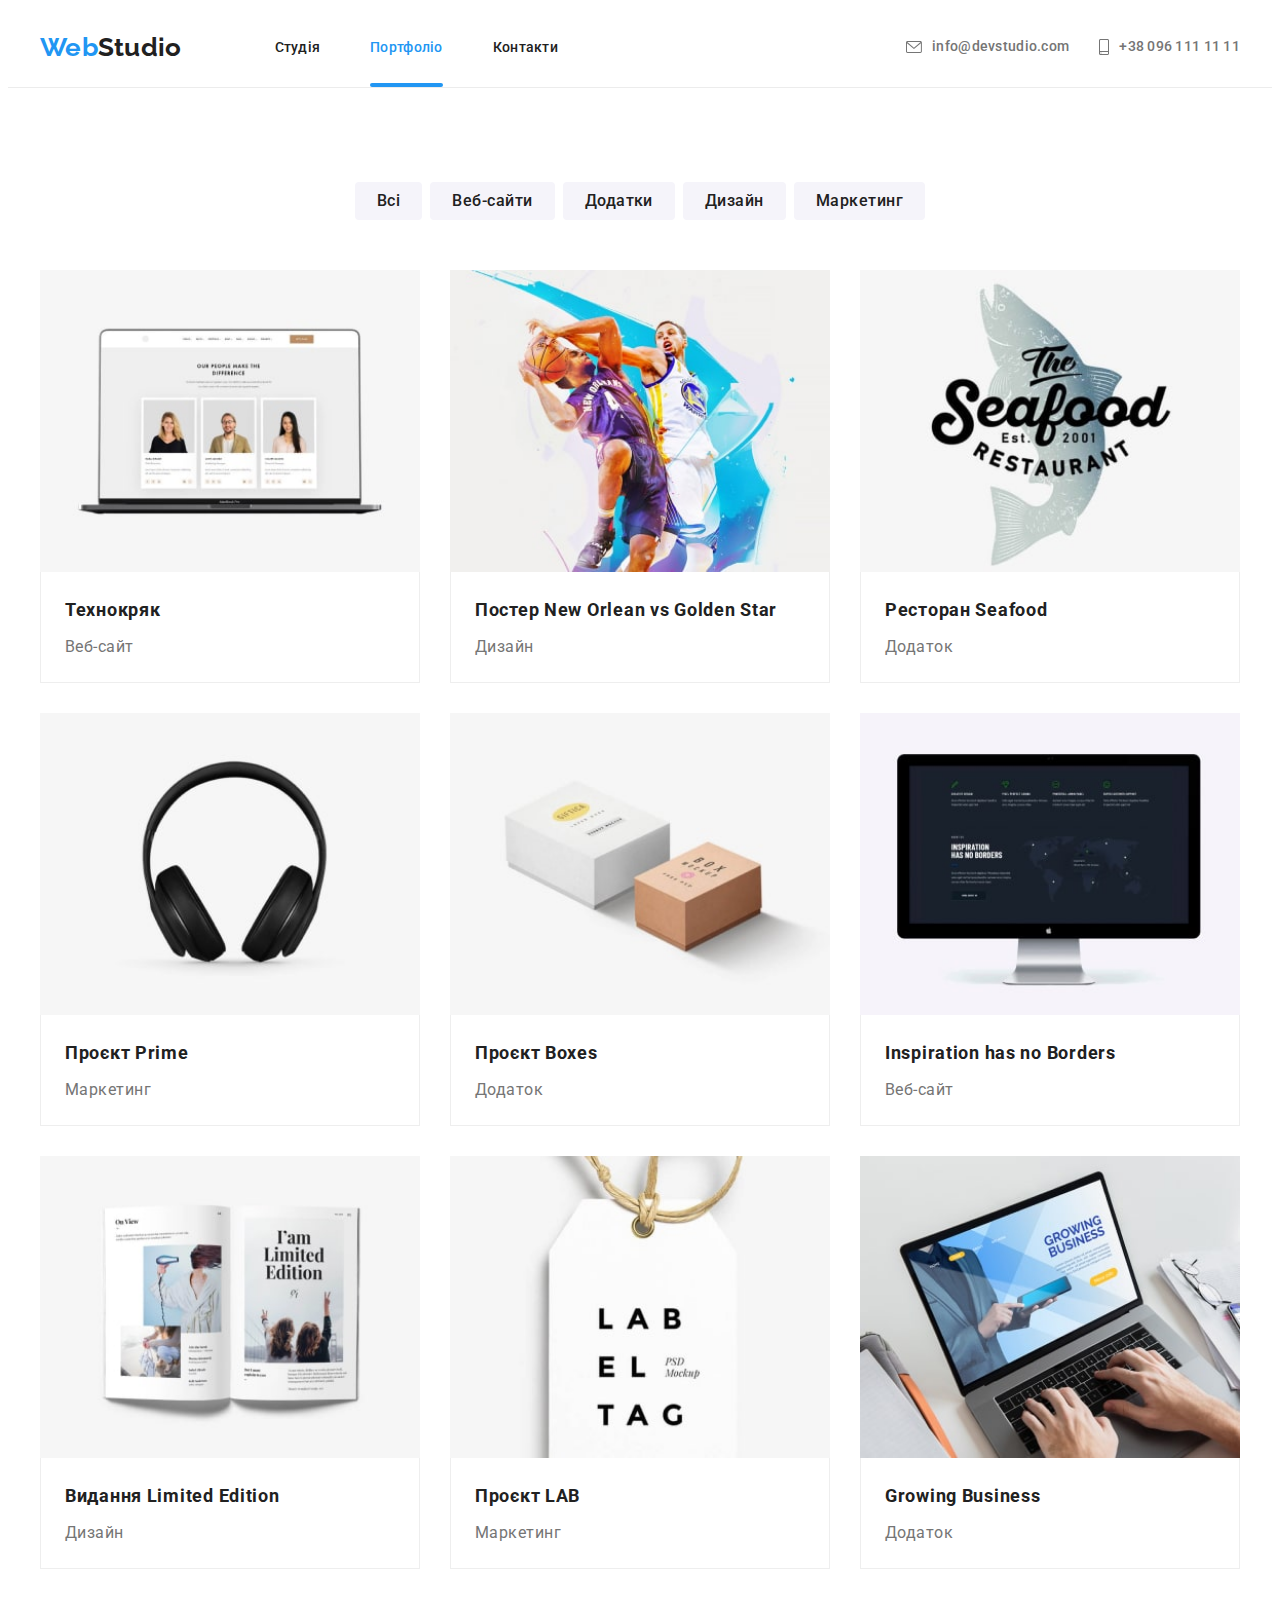
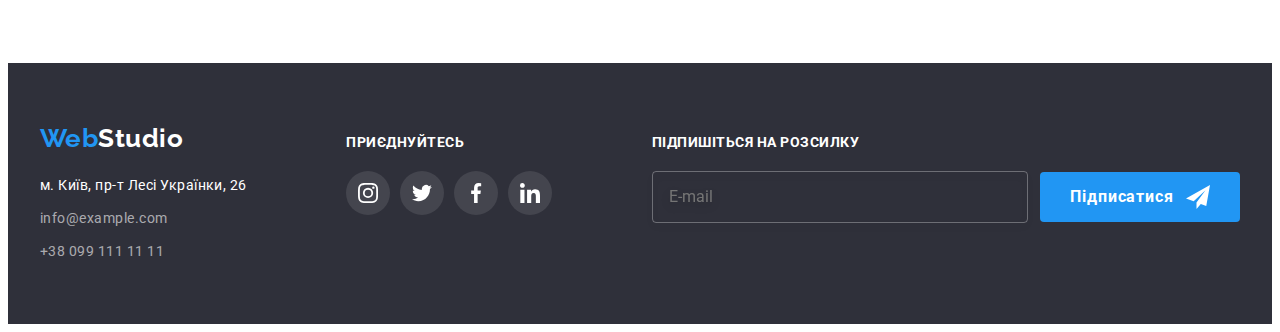
==== commit fe330edd: "link-current in portfolio" ====
--- a/portfolio.html
+++ b/portfolio.html
@@ -28,10 +28,12 @@
           <a href="./index.html" class="logo">Web<span class="logo__header">Studio</span></a>
           <ul class="site-nav__list">
             <li class="site-nav__item">
-              <a href="./index.html" class="site-nav__link site-nav__link--current">Студія</a>
+              <a href="./index.html" class="site-nav__link">Студія</a>
             </li>
             <li class="site-nav__item">
-              <a href="./portfolio.html" class="site-nav__link">Портфоліо</a>
+              <a href="./portfolio.html" class="site-nav__link site-nav__link--current"
+                >Портфоліо</a
+              >
             </li>
             <li class="site-nav__item"><a href="" class="site-nav__link">Контакти</a></li>
           </ul>
--- a/css/main.min.css
+++ b/css/main.min.css
@@ -1 +1 @@
-.visually-hidden{position:absolute;white-space:nowrap;width:1px;height:1px;overflow:hidden;border:0;padding:0;clip:rect(0 0 0 0);clip-path:inset(50%);margin:-1px}body{background-color:#fff;color:#212121;font-family:Roboto,sans-serif;letter-spacing:.03em}header{border-bottom:1px solid #ececec;font-weight:500;font-size:14px;line-height:1.14;letter-spacing:.02em}footer{padding-top:60px;padding-bottom:60px;background-color:#2f303a}h2{font-weight:700}img{display:block;max-width:100%;height:auto;width:100%}h1,h2,h3,h4,h5,h6,p,ul,ol,li{margin:0;padding:0}ul,ol{list-style:none}a{text-decoration:none}input,button,textarea,select{font:inherit}.container{margin-left:auto;margin-right:auto;padding-left:15px;padding-right:15px}@media screen and (min-width: 480px){.container{width:480px}}@media screen and (min-width: 768px){.container{width:768px}}@media screen and (min-width: 1200px){.container{width:1200px}}.main-button{margin-left:auto;margin-right:auto;min-width:200px;border-radius:4px;padding-top:10px;padding-bottom:10px;background-color:#2196f3;color:#fff;border:none;cursor:pointer;display:block;font-family:inherit;font-weight:700;font-size:16px;line-height:1.88;letter-spacing:.06em;transition-property:background-color;transition-duration:250ms;transition-timing-function:cubic-bezier(0.4, 0, 0.2, 1)}.main-button:hover,.main-button:focus{background-color:#188ce8}.backdrop{position:fixed;top:0;left:0;width:100%;height:100%;background-color:rgba(0,0,0,.2);transition-property:opacity;transition-duration:250ms;transition-timing-function:cubic-bezier(0.4, 0, 0.2, 1)}.backdrop--is-hidden{opacity:0;pointer-events:none;visibility:hidden}.modal{position:absolute;top:50%;left:50%;transform:translate(-50%, -50%) scale(1);width:calc(100vw - 30px);height:calc(100vh - 30px);max-height:609px;overflow-y:auto;border-radius:4px;padding:40px;background-color:#fff;box-shadow:0px 1px 3px rgba(0,0,0,.12),0px 1px 1px rgba(0,0,0,.14),0px 2px 1px rgba(0,0,0,.2);transition-property:transform opacity;transition-duration:250ms;transition-timing-function:cubic-bezier(0.4, 0, 0.2, 1)}@media screen and (min-width: 480px){.modal{max-width:450px}}@media screen and (min-width: 1200px){.modal{max-width:528px;max-height:581px}}.modal__title{margin-bottom:12px;font-weight:700;font-size:calc(10px + 2vw);line-height:1.15;letter-spacing:.03em;text-align:center;color:#212121}@media screen and (min-width: 480px){.modal__title{font-weight:700;font-size:20px;line-height:1.5;letter-spacing:.03em}}@media screen and (min-width: 1200px){.modal__title{line-height:1.15}}.backdrop--is-hidden .modal{transform:translate(-50%, -50%) scale(2.3, 1.5)}.close{position:absolute;right:8px;top:8px;width:30px;height:30px;border-radius:50%;cursor:pointer;background:#fff;border:1px solid rgba(0,0,0,.1)}.close__icon{position:absolute;top:50%;left:50%;transform:translate(-50%, -50%);fill:#000;transition-property:fill;transition-duration:250ms;transition-timing-function:cubic-bezier(0.4, 0, 0.2, 1)}.close:hover .close__icon,.close:focus .close__icon{fill:#2196f3}.form__textarea,.form__input{border:1px solid rgba(33,33,33,.2);border-radius:4px;font-size:12px;line-height:1.17;transition-property:border-color;transition-duration:250ms;transition-timing-function:cubic-bezier(0.4, 0, 0.2, 1)}.check__conditions:focus-visible,.check__input:focus-visible+.check__icons,.close:focus-visible{outline:3px solid #2196f3}.form__field{display:flex;flex-direction:column;position:relative}.form__field:not(:last-of-type){margin-bottom:10px}.form__label{margin-bottom:4px;font-weight:400;font-size:12px;line-height:1.17;letter-spacing:.01em;color:#757575}.form__input{padding:12px 12px 12px 42px}.form__input:hover,.form__input:focus{border-color:#2196f3}.form__input:focus-visible{outline:1px solid #2196f3}.form__textarea{padding:12px 16px;resize:none}.form__textarea:hover,.form__textarea:focus{border-color:#2196f3}.form__textarea:focus-visible{outline:1px solid #2196f3}.form__textarea::placeholder{color:rgba(117,117,117,.5);font-weight:400;font-size:14px;line-height:1.14;letter-spacing:.01em}@media screen and (min-width: 1200px){.form__textarea::placeholder{font-weight:400;font-size:12px;line-height:1.17;letter-spacing:.01em}}.form__icon{position:absolute;bottom:11px;left:12px;fill:#212121;transition-property:fill;transition-duration:250ms;transition-timing-function:cubic-bezier(0.4, 0, 0.2, 1)}.form__input:focus+.form__icon,.form__input:hover+.form__icon{fill:#2196f3}.check{display:flex;justify-content:center;align-items:center;font-weight:400;font-size:12px;line-height:1.16;color:#757575;margin-top:20px;margin-bottom:30px}@media screen and (min-width: 1200px){.check{font-weight:400;font-size:14px;line-height:1.71}}.check__input{appearance:none;position:absolute;transform:translateX(-202px)}.check__icons{position:relative;margin-right:7px;line-height:0}.check__enabled{position:absolute;top:0;left:0;opacity:0;transition-property:opacity;transition-duration:250ms;transition-timing-function:cubic-bezier(0.4, 0, 0.2, 1)}.check__input:checked+.check__icons>.check__enabled{opacity:1}.check__disabled{opacity:1;transition-property:opacity;transition-duration:250ms;transition-timing-function:cubic-bezier(0.4, 0, 0.2, 1)}.check__input:checked+.check__icons>.check__disabled{opacity:0}.main-button--outline:focus-visible{outline:3px solid #2196f3}.check__conditions{color:#2196f3;text-decoration:underline;text-decoration-skip-ink:none}.container--header{display:flex;justify-content:space-between;align-items:center}.site-nav{display:flex;align-items:center}.logo{padding-top:16px;padding-bottom:16px;color:#2196f3;font-family:Raleway,sans-serif;font-weight:700;font-size:24px;line-height:1.17}@media screen and (min-width: 1200px){.logo{font-weight:700;font-size:26px;line-height:1.19}}.logo__header{color:#212121}.site-nav__list{display:flex;margin-left:88px;gap:50px}@media screen and (min-width: 1200px){.site-nav__list{margin-left:93px}}.site-nav__link{display:inline-block;position:relative;padding-top:32px;padding-bottom:31px;color:#212121;transition-property:color;transition-duration:250ms;transition-timing-function:cubic-bezier(0.4, 0, 0.2, 1)}.site-nav__link:hover,.site-nav__link:focus{color:#2196f3}.site-nav__link--current{color:#2196f3}.site-nav__link--current::after{content:"";position:absolute;left:0;bottom:0;width:100%;height:4px;border-radius:2px;background-color:#2196f3}.contacts{display:flex;flex-direction:column;gap:10px}@media screen and (min-width: 1200px){.contacts{flex-direction:row;gap:30px}}.contacts__link{display:flex;align-items:center;color:#757575;font-style:normal;transition-property:color;transition-duration:250ms;transition-timing-function:cubic-bezier(0.4, 0, 0.2, 1)}@media screen and (max-width: 1199px){.contacts__link{font-size:12px;line-height:1.16}}.contacts__link:hover,.contacts__link:focus{color:#2196f3}.contacts__envelope--desck,.contacts__envelope--tabl,.contacts__smartphone--desck,.contacts__smartphone--tabl{fill:currentColor;margin-right:8px}@media screen and (min-width: 1200px){.contacts__envelope--desck,.contacts__envelope--tabl,.contacts__smartphone--desck,.contacts__smartphone--tabl{margin-right:10px}}.contacts__envelope--desck,.contacts__smartphone--desck{display:none}@media screen and (min-width: 1200px){.contacts__envelope--desck,.contacts__smartphone--desck{display:inline-block}}@media screen and (min-width: 1200px){.contacts__envelope--tabl,.contacts__smartphone--tabl{display:none}}@media screen and (max-width: 767px){.site-nav__list{display:none}.contacts{display:none}}.menu-btn{padding:0;cursor:pointer;background-color:#fff;border:none}@media screen and (min-width: 768px){.menu-btn{display:none}}.menu-btn__open,.menu-btn__close{display:block}.menu-btn:hover .menu-btn__open,.menu-btn:hover .menu-btn__close{fill:#2196f3}.mob-menu{position:fixed;width:100vw;height:100vh;background-color:#fff;top:0;left:0;z-index:2;transition-property:transform opacity;transition-duration:250ms;transition-timing-function:cubic-bezier(0.4, 0, 0.2, 1)}@media screen and (min-width: 768px){.mob-menu{display:none}}.is-hidden{opacity:1;pointer-events:none;visibility:hidden;transform:translate(100%, -100%)}.mob-container{position:relative;margin-left:auto;margin-right:auto;max-width:480px;height:100%;display:flex;flex-direction:column;justify-content:space-between;padding:48px 40px;overflow-y:auto}.menu-btn--x{position:absolute;top:10px;right:15px}.menu-nav__item{margin-bottom:32px}.menu-nav__link{font-size:34px;line-height:1.17;color:inherit;transition-property:color transform;transition-duration:250ms;transition-timing-function:cubic-bezier(0.4, 0, 0.2, 1)}.menu-nav__link:hover,.menu-nav__link:focus{color:#2196f3}.menu-nav__link--current{color:#2196f3}.menu-contacts{display:flex;flex-direction:column;margin-bottom:64px}.menu-contacts__tel{display:inline-block;margin-bottom:32px;font-style:normal;font-size:calc(15px + 4vw);line-height:1.17;color:#2196f3}@media screen and (min-width: 480px){.menu-contacts__tel{font-size:34px}}.menu-contacts__email{font-style:normal;font-size:24px;line-height:1.17;color:#757575}.menu-social{display:flex;align-items:baseline;gap:20px}.menu-social__item{position:relative}.menu-social__item:not(:last-child)::after{content:"";position:absolute;margin-left:9px;width:2px;height:22px;background-color:rgba(33,33,33,.2)}.menu-social__link{font-size:calc(3px + 3vw);line-height:22px;color:#2196f3}@media screen and (min-width: 480px){.menu-social__link{font-size:18px}}.hero{display:flex;flex-direction:column;justify-content:space-between;max-width:480px;height:400px;margin-left:auto;margin-right:auto;padding-top:118px;padding-bottom:118px;background-color:#757575;background-image:linear-gradient(rgba(47, 48, 58, 0.4), rgba(47, 48, 58, 0.4)),url("../images/hero-mob.jpg");background-repeat:no-repeat;background-size:cover;background-position:center;text-align:center}@media(min-device-pixel-ratio: 2),(-webkit-min-device-pixel-ratio: 2),(min-resolution: 192dpi),(min-resolution: 2dppx){.hero{background-image:linear-gradient(rgba(47, 48, 58, 0.4), rgba(47, 48, 58, 0.4)),url("../images/hero-mob-2x.jpg")}}@media screen and (min-width: 768px){.hero{max-width:768px;background-image:linear-gradient(rgba(47, 48, 58, 0.4), rgba(47, 48, 58, 0.4)),url("../images/hero-tab.jpg")}}@media screen and (min-width: 768px)and (min-device-pixel-ratio: 2),screen and (min-width: 768px)and (-webkit-min-device-pixel-ratio: 2),screen and (min-width: 768px)and (min-resolution: 192dpi),screen and (min-width: 768px)and (min-resolution: 2dppx){.hero{background-image:linear-gradient(rgba(47, 48, 58, 0.4), rgba(47, 48, 58, 0.4)),url("../images/hero-tab-2x.jpg")}}@media screen and (min-width: 1200px){.hero{padding-top:200px;padding-bottom:200px;height:600px;max-width:1600px;background-image:linear-gradient(rgba(47, 48, 58, 0.4), rgba(47, 48, 58, 0.4)),url("../images/hero-desck.jpg")}}@media screen and (min-width: 1200px)and (min-device-pixel-ratio: 2),screen and (min-width: 1200px)and (-webkit-min-device-pixel-ratio: 2),screen and (min-width: 1200px)and (min-resolution: 192dpi),screen and (min-width: 1200px)and (min-resolution: 2dppx){.hero{background-image:linear-gradient(rgba(47, 48, 58, 0.4), rgba(47, 48, 58, 0.4)),url("../images/hero-desck-2x.jpg")}}.hero__title{width:calc(100vw - 30px);max-width:360px;margin-left:auto;margin-right:auto;color:#fff;text-transform:uppercase;font-weight:900;font-size:24px;line-height:1.61;letter-spacing:.06em}@media screen and (min-width: 480px){.hero__title{font-weight:900;font-size:26px;line-height:1.61;letter-spacing:.06em}}@media screen and (min-width: 1200px){.hero__title{max-width:696px;font-weight:900;font-size:44px;line-height:1.36;letter-spacing:.06em}}.features{padding-top:60px;padding-bottom:60px}@media screen and (min-width: 1200px){.features{padding-top:94px;padding-bottom:94px}}.features__list{display:flex;flex-wrap:wrap;gap:30px}.features__item{flex-basis:100%}@media screen and (min-width: 768px){.features__item{flex-basis:calc((100% - 30px)/2)}}@media screen and (min-width: 1200px){.features__item{flex-basis:calc((100% - 90px)/4)}}.features__icon{display:flex;justify-content:center;align-items:center;margin-bottom:30px;height:120px;border-radius:4px;background-color:#f5f4fa}.features__title{margin-bottom:10px;font-size:14px;line-height:1.17;text-align:center;text-transform:uppercase}@media screen and (min-width: 768px){.features__title{text-align:left}}.features__description{color:#757575;font-size:14px;line-height:1.71}.directions{padding-top:0;padding-bottom:94px}@media screen and (max-width: 1199px){.directions{display:none}}.directions__title{margin-bottom:50px;font-size:36px;line-height:1.17;text-align:center}.directions__list{display:flex;flex-wrap:wrap;gap:30px}.directions__item{flex-basis:calc((100% - 60px)/3);position:relative}.directions__text{display:flex;justify-content:center;align-items:center;position:absolute;bottom:0;height:70px;width:100%;background-color:rgba(47,48,58,.8);color:#fff;font-weight:700;font-size:14px;line-height:1.14;text-align:center;text-transform:uppercase}.team{background-color:#f5f4fa;padding-top:60px;padding-bottom:60px}@media screen and (min-width: 1200px){.team{padding-top:94px;padding-bottom:94px}}.team__title{margin-bottom:30px;font-size:28px;line-height:1.17;text-align:center}@media screen and (min-width: 1200px){.team__title{font-size:36px;margin-bottom:50px}}.team__list{display:flex;flex-wrap:wrap;gap:30px}.member{flex-basis:100%;border-radius:0px 0px 4px 4px;background-color:#fff;box-shadow:0px 1px 3px rgba(0,0,0,.12),0px 1px 1px rgba(0,0,0,.14),0px 2px 1px rgba(0,0,0,.2)}@media screen and (min-width: 768px){.member{flex-basis:calc((100% - 30px)/2)}}@media screen and (min-width: 1200px){.member{flex-basis:calc((100% - 90px)/4)}}.member__description{padding-top:30px;padding-bottom:24px}@media screen and (min-width: 1200px){.member__description{padding-bottom:30px}}.member__name{margin-bottom:10px;font-weight:500;font-size:16px;line-height:1.19;text-align:center}.member__position{margin-bottom:16px;color:#757575;font-size:16px;line-height:1.19;text-align:center}.social{display:flex;justify-content:center}.social__item:not(:last-child){margin-right:10px}.social__icon{display:flex;justify-content:center;align-items:center;width:44px;height:44px;border-radius:50%;color:#afb1b8;background-color:#fff;transition-property:color background-color;transition-duration:250ms;transition-timing-function:cubic-bezier(0.4, 0, 0.2, 1)}.social__icon:hover,.social__icon:focus{background-color:#2196f3;color:#fff}.social__logo{fill:currentColor}.clients{padding-top:60px;padding-bottom:60px}@media screen and (min-width: 1200px){.clients{padding-top:94px;padding-bottom:94px}}.clients__title{margin-bottom:30px;font-size:28px;line-height:1.17;text-align:center}@media screen and (min-width: 1200px){.clients__title{font-size:36px;margin-bottom:50px}}.clients__list{display:flex;flex-wrap:wrap;gap:30px}.clients__items{flex-basis:calc((100% - 30px)/2)}@media screen and (min-width: 768px){.clients__items{flex-basis:calc((100% - 60px)/3)}}@media screen and (min-width: 1200px){.clients__items{flex-basis:calc((100% - 150px)/6)}}.clients__link{display:flex;justify-content:center;align-items:center;width:100%;height:92px;border-radius:4px;border:1px solid #afb1b8;color:#afb1b8;transition-property:color border-color;transition-duration:250ms;transition-timing-function:cubic-bezier(0.4, 0, 0.2, 1)}.clients__link:hover,.clients__link:focus{color:#2196f3;border-color:#2196f3}.clients__icon{fill:currentColor}.portfolio{padding-top:60px;padding-bottom:60px}@media screen and (min-width: 1200px){.portfolio{padding-top:94px;padding-bottom:94px}}.filters{display:flex;flex-wrap:wrap;gap:15px 8px}@media screen and (max-width: 767px){.filters{margin-bottom:40px}}@media screen and (min-width: 768px){.filters{justify-content:center;margin-bottom:30px}}@media screen and (min-width: 1200px){.filters{margin-bottom:50px}}.filters__btn{padding-top:6px;padding-right:22px;padding-bottom:6px;padding-left:22px;border-radius:4px;color:var(--heading-color);background-color:#f5f4fa;border:none;cursor:pointer;font-family:inherit;font-weight:500;font-size:16px;line-height:1.62;letter-spacing:inherit;text-align:center;transition-property:color background-color box-shadow;transition-duration:250ms;transition-timing-function:cubic-bezier(0.4, 0, 0.2, 1)}.filters__btn:hover,.filters__btn:focus{background-color:#2196f3;color:#fff;box-shadow:0px 3px 1px rgba(0,0,0,.1),0px 1px 2px rgba(0,0,0,.08),0px 2px 2px rgba(0,0,0,.12)}.works{display:flex;flex-wrap:wrap;gap:30px}.works__item{flex-basis:100%}@media screen and (min-width: 768px){.works__item{flex-basis:calc((100% - 30px)/2)}}@media screen and (min-width: 1200px){.works__item{flex-basis:calc((100% - 60px)/3)}}.works__link{display:block;transition-property:box-shadow;transition-duration:250ms;transition-timing-function:cubic-bezier(0.4, 0, 0.2, 1)}.works__link:hover,.works__link:focus{box-shadow:0px 1px 1px rgba(0,0,0,.12),0px 4px 4px rgba(0,0,0,.06),1px 4px 6px rgba(0,0,0,.16)}.overlay{position:relative;overflow:hidden}.overlay__text{position:absolute;top:0;left:0;transform:translateY(100%);width:100%;height:100%;padding-top:13vw;padding-bottom:0;padding-left:24px;padding-right:24px;background-color:rgba(33,150,243,.9);font-weight:400;font-size:calc(8px + 2vw);line-height:1.56;color:#fff;transition-property:transform;transition-duration:250ms;transition-timing-function:cubic-bezier(0.4, 0, 0.2, 1)}@media screen and (min-width: 480px){.overlay__text{font-size:18px;padding-top:77px;padding-bottom:77px}}@media screen and (min-width: 768px){.overlay__text{padding-top:63px;padding-bottom:63px}}.works__link:hover .overlay__text,.works__link:focus .overlay__text{transform:translateY(0)}.projekt{padding-right:24px;padding-bottom:20px;padding-left:24px;padding-top:20px;border:1px solid #eee;border-top:none}.projekt__title{margin-bottom:4px;color:#212121;font-weight:700;font-size:18px;line-height:2;letter-spacing:.04em}.projekt__category{color:#757575;font-size:16px;line-height:1.88}.container--footer{display:flex;justify-content:center;align-items:baseline}@media screen and (max-width: 1199px){.container--footer{flex-wrap:wrap;gap:60px 178px}}@media screen and (min-width: 1200px){.container--footer{justify-content:space-between}}.footer-contacts{text-align:center}@media screen and (min-width: 1200px){.footer-contacts{text-align:left}}.logo__footer{color:#fff}.address{margin-top:20px;font-size:14px;line-height:1.71;font-style:normal}.address__item:not(:last-child){margin-bottom:8px}@media screen and (min-width: 1200px){.address__item:not(:last-child){margin-bottom:9px}}.address__map{color:#fff;transition-property:color;transition-duration:250ms;transition-timing-function:cubic-bezier(0.4, 0, 0.2, 1)}.address__map:hover,.address__map:focus{color:#2196f3}.address__tel,.address__mail{color:rgba(255,255,255,.6);transition-property:color;transition-duration:250ms;transition-timing-function:cubic-bezier(0.4, 0, 0.2, 1)}.address__tel:hover,.address__tel:focus,.address__mail:hover,.address__mail:focus{color:#2196f3}.footer-socials__text,.footer-form__text{margin-bottom:20px;font-weight:700;font-size:14px;line-height:1.14;text-align:center;text-transform:uppercase;color:#fff}@media screen and (min-width: 1200px){.footer-socials__text,.footer-form__text{text-align:left}}.social__icon--footer{color:#fff;background-color:rgba(255,255,255,.1);transition-property:background-color;transition-duration:250ms;transition-timing-function:cubic-bezier(0.4, 0, 0.2, 1)}.social__icon--footer:hover,.social__icon--footer:focus{background-color:#2196f3;color:#fff}@media screen and (min-width: 1200px){.subscribe{display:flex;align-items:center}}.subscribe__email{padding:15px 0 15px 16px;width:calc(100vw - 30px);max-width:450px;font-weight:400;font-size:16px;line-height:1.25;color:rgba(255,255,255,.6);background-color:rgba(0,0,0,0);border:1px solid rgba(255,255,255,.3);filter:drop-shadow(0px 4px 4px rgba(0, 0, 0, 0.15));border-radius:4px;margin-bottom:20px}@media screen and (min-width: 1200px){.subscribe__email{max-width:358px;margin-bottom:0;margin-right:12px}}.main-button--right-icon{display:flex;justify-content:center;align-items:center}.main-button__icon{margin-left:12px}/*# sourceMappingURL=main.min.css.map */+.visually-hidden{position:absolute;white-space:nowrap;width:1px;height:1px;overflow:hidden;border:0;padding:0;clip:rect(0 0 0 0);clip-path:inset(50%);margin:-1px}body{background-color:#fff;color:#212121;font-family:Roboto,sans-serif;letter-spacing:.03em}header{border-bottom:1px solid #ececec;font-weight:500;font-size:14px;line-height:1.14;letter-spacing:.02em}footer{padding-top:60px;padding-bottom:60px;background-color:#2f303a}h2{font-weight:700}img{display:block;max-width:100%;height:auto;width:100%}h1,h2,h3,h4,h5,h6,p,ul,ol,li{margin:0;padding:0}ul,ol{list-style:none}a{text-decoration:none}input,button,textarea,select{font:inherit}.container{margin-left:auto;margin-right:auto;padding-left:15px;padding-right:15px}@media screen and (min-width: 480px){.container{width:480px}}@media screen and (min-width: 768px){.container{width:768px}}@media screen and (min-width: 1200px){.container{width:1200px}}.main-button{margin-left:auto;margin-right:auto;min-width:200px;border-radius:4px;padding-top:10px;padding-bottom:10px;background-color:#2196f3;color:#fff;border:none;cursor:pointer;display:block;font-family:inherit;font-weight:700;font-size:16px;line-height:1.88;letter-spacing:.06em;transition-property:background-color;transition-duration:250ms;transition-timing-function:cubic-bezier(0.4, 0, 0.2, 1)}.main-button:hover,.main-button:focus{background-color:#188ce8}.backdrop{position:fixed;top:0;left:0;width:100%;height:100%;background-color:rgba(0,0,0,.2);transition-property:opacity;transition-duration:250ms;transition-timing-function:cubic-bezier(0.4, 0, 0.2, 1)}.backdrop--is-hidden{opacity:0;pointer-events:none;visibility:hidden}.modal{position:absolute;top:50%;left:50%;transform:translate(-50%, -50%) scale(1);width:calc(100vw - 30px);height:calc(100vh - 30px);max-height:609px;overflow-y:auto;border-radius:4px;padding:40px;background-color:#fff;box-shadow:0px 1px 3px rgba(0,0,0,.12),0px 1px 1px rgba(0,0,0,.14),0px 2px 1px rgba(0,0,0,.2);transition-property:transform opacity;transition-duration:250ms;transition-timing-function:cubic-bezier(0.4, 0, 0.2, 1)}@media screen and (min-width: 480px){.modal{max-width:450px}}@media screen and (min-width: 1200px){.modal{max-width:528px;max-height:581px}}.modal__title{margin-bottom:12px;font-weight:700;font-size:calc(10px + 2vw);line-height:1.15;letter-spacing:.03em;text-align:center;color:#212121}@media screen and (min-width: 480px){.modal__title{font-weight:700;font-size:20px;line-height:1.5;letter-spacing:.03em}}@media screen and (min-width: 1200px){.modal__title{line-height:1.15}}.backdrop--is-hidden .modal{transform:translate(-50%, -50%) scale(2.3, 1.5)}.close{position:absolute;right:8px;top:8px;width:30px;height:30px;border-radius:50%;cursor:pointer;background:#fff;border:1px solid rgba(0,0,0,.1)}.close__icon{position:absolute;top:50%;left:50%;transform:translate(-50%, -50%);fill:#000;transition-property:fill;transition-duration:250ms;transition-timing-function:cubic-bezier(0.4, 0, 0.2, 1)}.close:hover .close__icon,.close:focus .close__icon{fill:#2196f3}.form__textarea,.form__input{border:1px solid rgba(33,33,33,.2);border-radius:4px;font-size:12px;line-height:1.17;transition-property:border-color;transition-duration:250ms;transition-timing-function:cubic-bezier(0.4, 0, 0.2, 1)}.check__conditions:focus-visible,.check__input:focus-visible+.check__icons,.close:focus-visible{outline:3px solid #2196f3}.form__field{display:flex;flex-direction:column;position:relative}.form__field:not(:last-of-type){margin-bottom:10px}.form__label{margin-bottom:4px;font-weight:400;font-size:12px;line-height:1.17;letter-spacing:.01em;color:#757575}.form__input{padding:12px 12px 12px 42px}.form__input:hover,.form__input:focus{border-color:#2196f3}.form__input:focus-visible{outline:1px solid #2196f3}.form__textarea{padding:12px 16px;resize:none}.form__textarea:hover,.form__textarea:focus{border-color:#2196f3}.form__textarea:focus-visible{outline:1px solid #2196f3}.form__textarea::placeholder{color:rgba(117,117,117,.5);font-weight:400;font-size:14px;line-height:1.14;letter-spacing:.01em}@media screen and (min-width: 1200px){.form__textarea::placeholder{font-weight:400;font-size:12px;line-height:1.17;letter-spacing:.01em}}.form__icon{position:absolute;bottom:11px;left:12px;fill:#212121;transition-property:fill;transition-duration:250ms;transition-timing-function:cubic-bezier(0.4, 0, 0.2, 1)}.form__input:focus+.form__icon,.form__input:hover+.form__icon{fill:#2196f3}.check{display:flex;justify-content:center;align-items:center;font-weight:400;font-size:12px;line-height:1.16;color:#757575;margin-top:20px;margin-bottom:30px}@media screen and (min-width: 1200px){.check{font-weight:400;font-size:14px;line-height:1.71}}.check__input{appearance:none;position:absolute;transform:translateX(-202px)}.check__icons{position:relative;margin-right:7px;line-height:0}.check__enabled{position:absolute;top:0;left:0;opacity:0;transition-property:opacity;transition-duration:250ms;transition-timing-function:cubic-bezier(0.4, 0, 0.2, 1)}.check__input:checked+.check__icons>.check__enabled{opacity:1}.check__disabled{opacity:1;transition-property:opacity;transition-duration:250ms;transition-timing-function:cubic-bezier(0.4, 0, 0.2, 1)}.check__input:checked+.check__icons>.check__disabled{opacity:0}.main-button--outline:focus-visible{outline:3px solid #2196f3}.check__conditions{color:#2196f3;text-decoration:underline;text-decoration-skip-ink:none}.container--header{display:flex;justify-content:space-between;align-items:center}.site-nav{display:flex;align-items:center}.logo{padding-top:16px;padding-bottom:16px;color:#2196f3;font-family:Raleway,sans-serif;font-weight:700;font-size:24px;line-height:1.17}@media screen and (min-width: 1200px){.logo{font-weight:700;font-size:26px;line-height:1.19}}.logo__header{color:#212121}.site-nav__list{display:flex;margin-left:88px;gap:50px}@media screen and (min-width: 1200px){.site-nav__list{margin-left:93px}}.site-nav__link{display:inline-block;position:relative;padding-top:32px;padding-bottom:31px;color:#212121;transition-property:color;transition-duration:250ms;transition-timing-function:cubic-bezier(0.4, 0, 0.2, 1)}.site-nav__link:hover,.site-nav__link:focus{color:#2196f3}.site-nav__link--current{color:#2196f3}.site-nav__link--current::after{content:"";position:absolute;left:0;bottom:0;width:100%;height:4px;border-radius:2px;background-color:#2196f3}.contacts{display:flex;flex-direction:column;gap:10px}@media screen and (min-width: 1200px){.contacts{flex-direction:row;gap:30px}}.contacts__link{display:flex;align-items:center;color:#757575;font-style:normal;transition-property:color;transition-duration:250ms;transition-timing-function:cubic-bezier(0.4, 0, 0.2, 1)}@media screen and (max-width: 1199px){.contacts__link{font-size:12px;line-height:1.16}}.contacts__link:hover,.contacts__link:focus{color:#2196f3}.contacts__envelope--desck,.contacts__envelope--tabl,.contacts__smartphone--desck,.contacts__smartphone--tabl{fill:currentColor;margin-right:8px}@media screen and (min-width: 1200px){.contacts__envelope--desck,.contacts__envelope--tabl,.contacts__smartphone--desck,.contacts__smartphone--tabl{margin-right:10px}}.contacts__envelope--desck,.contacts__smartphone--desck{display:none}@media screen and (min-width: 1200px){.contacts__envelope--desck,.contacts__smartphone--desck{display:inline-block}}@media screen and (min-width: 1200px){.contacts__envelope--tabl,.contacts__smartphone--tabl{display:none}}@media screen and (max-width: 767px){.site-nav__list{display:none}.contacts{display:none}}.menu-btn{padding:0;cursor:pointer;background-color:#fff;border:none}@media screen and (min-width: 768px){.menu-btn{display:none}}.menu-btn__open,.menu-btn__close{display:block}.menu-btn:hover .menu-btn__open,.menu-btn:hover .menu-btn__close{fill:#2196f3}.mob-menu{position:fixed;width:100vw;height:100vh;background-color:#fff;top:0;left:0;z-index:2;transition-property:transform opacity;transition-duration:250ms;transition-timing-function:cubic-bezier(0.4, 0, 0.2, 1)}@media screen and (min-width: 768px){.mob-menu{display:none}}.is-hidden{opacity:1;pointer-events:none;visibility:hidden;transform:translate(100%, -100%)}.mob-container{position:relative;margin-left:auto;margin-right:auto;max-width:480px;height:100%;display:flex;flex-direction:column;justify-content:space-between;padding:48px 40px;overflow-y:auto}.menu-btn--x{position:absolute;top:10px;right:15px}.menu-nav__item{margin-bottom:32px}.menu-nav__link{font-size:34px;line-height:1.17;color:inherit;transition-property:color transform;transition-duration:250ms;transition-timing-function:cubic-bezier(0.4, 0, 0.2, 1)}.menu-nav__link:hover,.menu-nav__link:focus{color:#2196f3}.menu-nav__link--current{color:#2196f3}.menu-contacts{display:flex;flex-direction:column;margin-bottom:64px}.menu-contacts__tel{display:inline-block;margin-bottom:32px;font-style:normal;font-size:calc(15px + 4vw);line-height:1.17;color:#2196f3}@media screen and (min-width: 480px){.menu-contacts__tel{font-size:34px}}.menu-contacts__email{font-style:normal;font-size:24px;line-height:1.17;color:#757575}.menu-social{display:flex;align-items:baseline;gap:20px}.menu-social__item{position:relative}.menu-social__item:not(:last-child)::after{content:"";position:absolute;margin-left:9px;width:2px;height:22px;background-color:rgba(33,33,33,.2)}.menu-social__link{font-size:calc(3px + 3vw);line-height:22px;color:#2196f3}@media screen and (min-width: 480px){.menu-social__link{font-size:18px}}.hero{display:flex;flex-direction:column;justify-content:space-between;max-width:480px;height:400px;margin-left:auto;margin-right:auto;padding-top:118px;padding-bottom:118px;background-color:#757575;background-image:linear-gradient(rgba(47, 48, 58, 0.4), rgba(47, 48, 58, 0.4)),url("../images/hero-mob.jpg");background-repeat:no-repeat;background-size:cover;background-position:center;text-align:center}@media(min-device-pixel-ratio: 2),(-webkit-min-device-pixel-ratio: 2),(min-resolution: 192dpi),(min-resolution: 2dppx){.hero{background-image:linear-gradient(rgba(47, 48, 58, 0.4), rgba(47, 48, 58, 0.4)),url("../images/hero-mob-2x.jpg")}}@media screen and (min-width: 768px){.hero{max-width:768px;background-image:linear-gradient(rgba(47, 48, 58, 0.4), rgba(47, 48, 58, 0.4)),url("../images/hero-tab.jpg")}}@media screen and (min-width: 768px)and (min-device-pixel-ratio: 2),screen and (min-width: 768px)and (-webkit-min-device-pixel-ratio: 2),screen and (min-width: 768px)and (min-resolution: 192dpi),screen and (min-width: 768px)and (min-resolution: 2dppx){.hero{background-image:linear-gradient(rgba(47, 48, 58, 0.4), rgba(47, 48, 58, 0.4)),url("../images/hero-tab-2x.jpg")}}@media screen and (min-width: 1200px){.hero{padding-top:200px;padding-bottom:200px;height:600px;max-width:1600px;background-image:linear-gradient(rgba(47, 48, 58, 0.4), rgba(47, 48, 58, 0.4)),url("../images/hero-desck.jpg")}}@media screen and (min-width: 1200px)and (min-device-pixel-ratio: 2),screen and (min-width: 1200px)and (-webkit-min-device-pixel-ratio: 2),screen and (min-width: 1200px)and (min-resolution: 192dpi),screen and (min-width: 1200px)and (min-resolution: 2dppx){.hero{background-image:linear-gradient(rgba(47, 48, 58, 0.4), rgba(47, 48, 58, 0.4)),url("../images/hero-desck-2x.jpg")}}.hero__title{width:calc(100vw - 30px);max-width:360px;margin-left:auto;margin-right:auto;color:#fff;text-transform:uppercase;font-weight:900;font-size:24px;line-height:1.61;letter-spacing:.06em}@media screen and (min-width: 480px){.hero__title{font-weight:900;font-size:26px;line-height:1.61;letter-spacing:.06em}}@media screen and (min-width: 1200px){.hero__title{max-width:696px;font-weight:900;font-size:44px;line-height:1.36;letter-spacing:.06em}}.features{padding-top:60px;padding-bottom:60px}@media screen and (min-width: 1200px){.features{padding-top:94px;padding-bottom:94px}}.features__list{display:flex;flex-wrap:wrap;gap:30px}.features__item{flex-basis:100%}@media screen and (min-width: 768px){.features__item{flex-basis:calc((100% - 30px)/2)}}@media screen and (min-width: 1200px){.features__item{flex-basis:calc((100% - 90px)/4)}}.features__icon{display:flex;justify-content:center;align-items:center;margin-bottom:30px;height:120px;border-radius:4px;background-color:#f5f4fa}.features__title{margin-bottom:10px;font-size:14px;line-height:1.17;text-align:center;text-transform:uppercase}@media screen and (min-width: 768px){.features__title{text-align:left}}.features__description{color:#757575;font-size:14px;line-height:1.71}.directions{padding-top:0;padding-bottom:94px}@media screen and (max-width: 1199px){.directions{display:none}}.directions__title{margin-bottom:50px;font-size:36px;line-height:1.17;text-align:center}.directions__list{display:flex;flex-wrap:wrap;gap:30px}.directions__item{flex-basis:calc((100% - 60px)/3);position:relative}.directions__text{display:flex;justify-content:center;align-items:center;position:absolute;bottom:0;height:70px;width:100%;background-color:rgba(47,48,58,.8);color:#fff;font-weight:700;font-size:14px;line-height:1.14;text-align:center;text-transform:uppercase}.team{background-color:#f5f4fa;padding-top:60px;padding-bottom:60px}@media screen and (min-width: 1200px){.team{padding-top:94px;padding-bottom:94px}}.team__title{margin-bottom:30px;font-size:28px;line-height:1.17;text-align:center}@media screen and (min-width: 1200px){.team__title{font-size:36px;margin-bottom:50px}}.team__list{display:flex;flex-wrap:wrap;gap:30px}.member{flex-basis:100%;border-radius:0px 0px 4px 4px;background-color:#fff;box-shadow:0px 1px 3px rgba(0,0,0,.12),0px 1px 1px rgba(0,0,0,.14),0px 2px 1px rgba(0,0,0,.2)}@media screen and (min-width: 768px){.member{flex-basis:calc((100% - 30px)/2)}}@media screen and (min-width: 1200px){.member{flex-basis:calc((100% - 90px)/4)}}.member__description{padding-top:30px;padding-bottom:24px}@media screen and (min-width: 1200px){.member__description{padding-bottom:30px}}.member__name{margin-bottom:10px;font-weight:500;font-size:16px;line-height:1.19;text-align:center}.member__position{margin-bottom:16px;color:#757575;font-size:16px;line-height:1.19;text-align:center}.social{display:flex;justify-content:center}.social__item:not(:last-child){margin-right:10px}.social__icon{display:flex;justify-content:center;align-items:center;width:44px;height:44px;border-radius:50%;color:#afb1b8;background-color:#fff;transition-property:color background-color;transition-duration:250ms;transition-timing-function:cubic-bezier(0.4, 0, 0.2, 1)}.social__icon:hover,.social__icon:focus{background-color:#2196f3;color:#fff}.social__logo{fill:currentColor}.clients{padding-top:60px;padding-bottom:60px}@media screen and (min-width: 1200px){.clients{padding-top:94px;padding-bottom:94px}}.clients__title{margin-bottom:30px;font-size:28px;line-height:1.17;text-align:center}@media screen and (min-width: 1200px){.clients__title{font-size:36px;margin-bottom:50px}}.clients__list{display:flex;flex-wrap:wrap;gap:30px}.clients__items{flex-basis:calc((100% - 30px)/2)}@media screen and (min-width: 768px){.clients__items{flex-basis:calc((100% - 60px)/3)}}@media screen and (min-width: 1200px){.clients__items{flex-basis:calc((100% - 150px)/6)}}.clients__link{display:flex;justify-content:center;align-items:center;width:100%;height:92px;border-radius:4px;border:1px solid #afb1b8;color:#afb1b8;transition-property:color border-color;transition-duration:250ms;transition-timing-function:cubic-bezier(0.4, 0, 0.2, 1)}.clients__link:hover,.clients__link:focus{color:#2196f3;border-color:#2196f3}.clients__icon{fill:currentColor}.portfolio{padding-top:60px;padding-bottom:60px}@media screen and (min-width: 1200px){.portfolio{padding-top:94px;padding-bottom:94px}}.filters{display:flex;flex-wrap:wrap;gap:15px 8px}@media screen and (max-width: 767px){.filters{margin-bottom:40px}}@media screen and (min-width: 768px){.filters{justify-content:center;margin-bottom:30px}}@media screen and (min-width: 1200px){.filters{margin-bottom:50px}}.filters__btn{padding-top:6px;padding-right:22px;padding-bottom:6px;padding-left:22px;border-radius:4px;color:var(--heading-color);background-color:#f5f4fa;border:none;cursor:pointer;font-family:inherit;font-weight:500;font-size:16px;line-height:1.62;letter-spacing:inherit;text-align:center;transition-property:color background-color box-shadow;transition-duration:250ms;transition-timing-function:cubic-bezier(0.4, 0, 0.2, 1)}.filters__btn:hover,.filters__btn:focus{background-color:#2196f3;color:#fff;box-shadow:0px 3px 1px rgba(0,0,0,.1),0px 1px 2px rgba(0,0,0,.08),0px 2px 2px rgba(0,0,0,.12)}.works{display:flex;flex-wrap:wrap;gap:30px}.works__item{flex-basis:100%}@media screen and (min-width: 768px){.works__item{flex-basis:calc((100% - 30px)/2)}}@media screen and (min-width: 1200px){.works__item{flex-basis:calc((100% - 60px)/3)}}.works__link{display:block;transition-property:box-shadow;transition-duration:250ms;transition-timing-function:cubic-bezier(0.4, 0, 0.2, 1)}.works__link:hover,.works__link:focus{box-shadow:0px 1px 1px rgba(0,0,0,.12),0px 4px 4px rgba(0,0,0,.06),1px 4px 6px rgba(0,0,0,.16)}.overlay{position:relative;overflow:hidden}.overlay__text{position:absolute;top:0;left:0;transform:translateY(101%);width:100%;height:100%;padding-top:13vw;padding-bottom:0;padding-left:24px;padding-right:24px;background-color:rgba(33,150,243,.9);font-weight:400;font-size:calc(8px + 2vw);line-height:1.56;color:#fff;transition-property:transform;transition-duration:250ms;transition-timing-function:cubic-bezier(0.4, 0, 0.2, 1)}@media screen and (min-width: 480px){.overlay__text{font-size:18px;padding-top:77px;padding-bottom:77px}}@media screen and (min-width: 768px){.overlay__text{padding-top:63px;padding-bottom:63px}}.works__link:hover .overlay__text,.works__link:focus .overlay__text{transform:translateY(0)}.projekt{padding-right:24px;padding-bottom:20px;padding-left:24px;padding-top:20px;border:1px solid #eee;border-top:none}.projekt__title{margin-bottom:4px;color:#212121;font-weight:700;font-size:18px;line-height:2;letter-spacing:.04em}.projekt__category{color:#757575;font-size:16px;line-height:1.88}.container--footer{display:flex;justify-content:center;align-items:baseline}@media screen and (max-width: 1199px){.container--footer{flex-wrap:wrap;gap:60px 178px}}@media screen and (min-width: 1200px){.container--footer{justify-content:space-between}}.footer-contacts{text-align:center}@media screen and (min-width: 1200px){.footer-contacts{text-align:left}}.logo__footer{color:#fff}.address{margin-top:20px;font-size:14px;line-height:1.71;font-style:normal}.address__item:not(:last-child){margin-bottom:8px}@media screen and (min-width: 1200px){.address__item:not(:last-child){margin-bottom:9px}}.address__map{color:#fff;transition-property:color;transition-duration:250ms;transition-timing-function:cubic-bezier(0.4, 0, 0.2, 1)}.address__map:hover,.address__map:focus{color:#2196f3}.address__tel,.address__mail{color:rgba(255,255,255,.6);transition-property:color;transition-duration:250ms;transition-timing-function:cubic-bezier(0.4, 0, 0.2, 1)}.address__tel:hover,.address__tel:focus,.address__mail:hover,.address__mail:focus{color:#2196f3}.footer-socials__text,.footer-form__text{margin-bottom:20px;font-weight:700;font-size:14px;line-height:1.14;text-align:center;text-transform:uppercase;color:#fff}@media screen and (min-width: 1200px){.footer-socials__text,.footer-form__text{text-align:left}}.social__icon--footer{color:#fff;background-color:rgba(255,255,255,.1);transition-property:background-color;transition-duration:250ms;transition-timing-function:cubic-bezier(0.4, 0, 0.2, 1)}.social__icon--footer:hover,.social__icon--footer:focus{background-color:#2196f3;color:#fff}@media screen and (min-width: 1200px){.subscribe{display:flex;align-items:center}}.subscribe__email{padding:15px 0 15px 16px;width:calc(100vw - 30px);max-width:450px;font-weight:400;font-size:16px;line-height:1.25;color:rgba(255,255,255,.6);background-color:rgba(0,0,0,0);border:1px solid rgba(255,255,255,.3);filter:drop-shadow(0px 4px 4px rgba(0, 0, 0, 0.15));border-radius:4px;margin-bottom:20px}@media screen and (min-width: 1200px){.subscribe__email{max-width:358px;margin-bottom:0;margin-right:12px}}.main-button--right-icon{display:flex;justify-content:center;align-items:center}.main-button__icon{margin-left:12px}/*# sourceMappingURL=main.min.css.map */